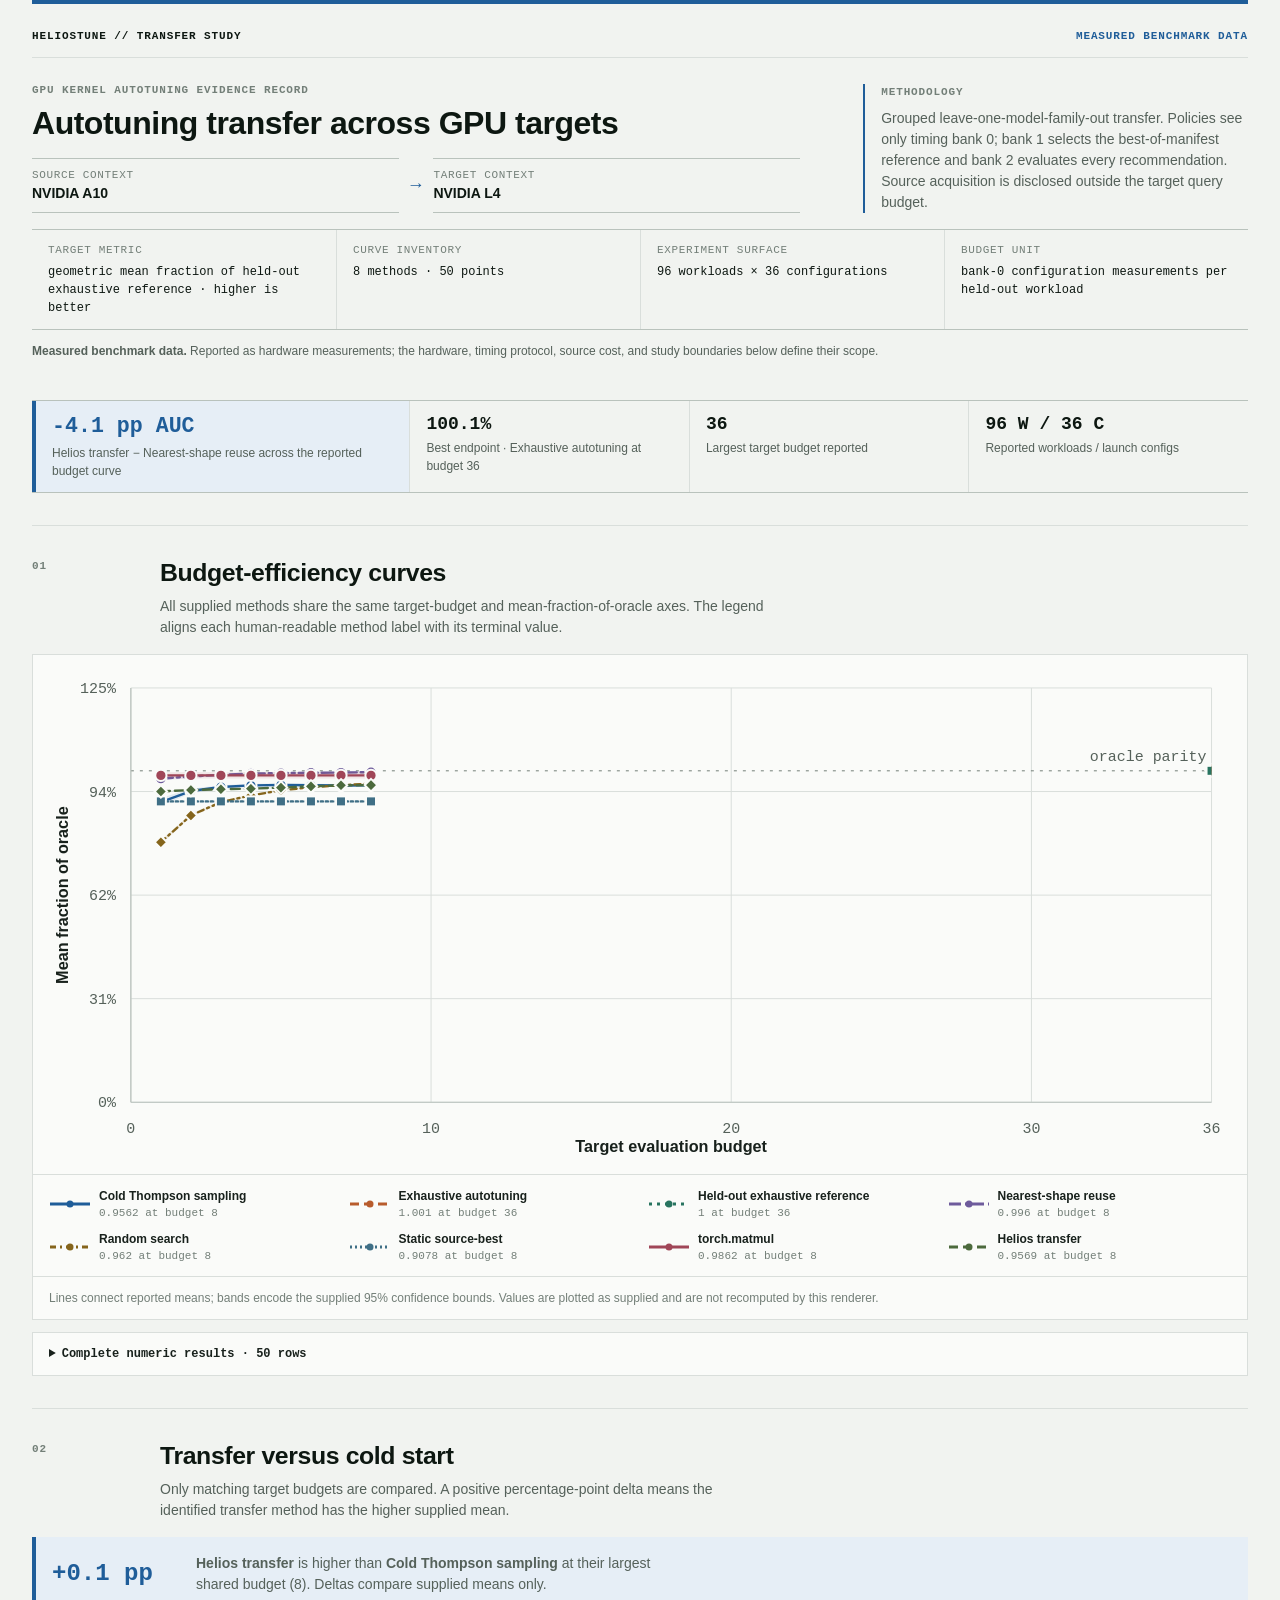
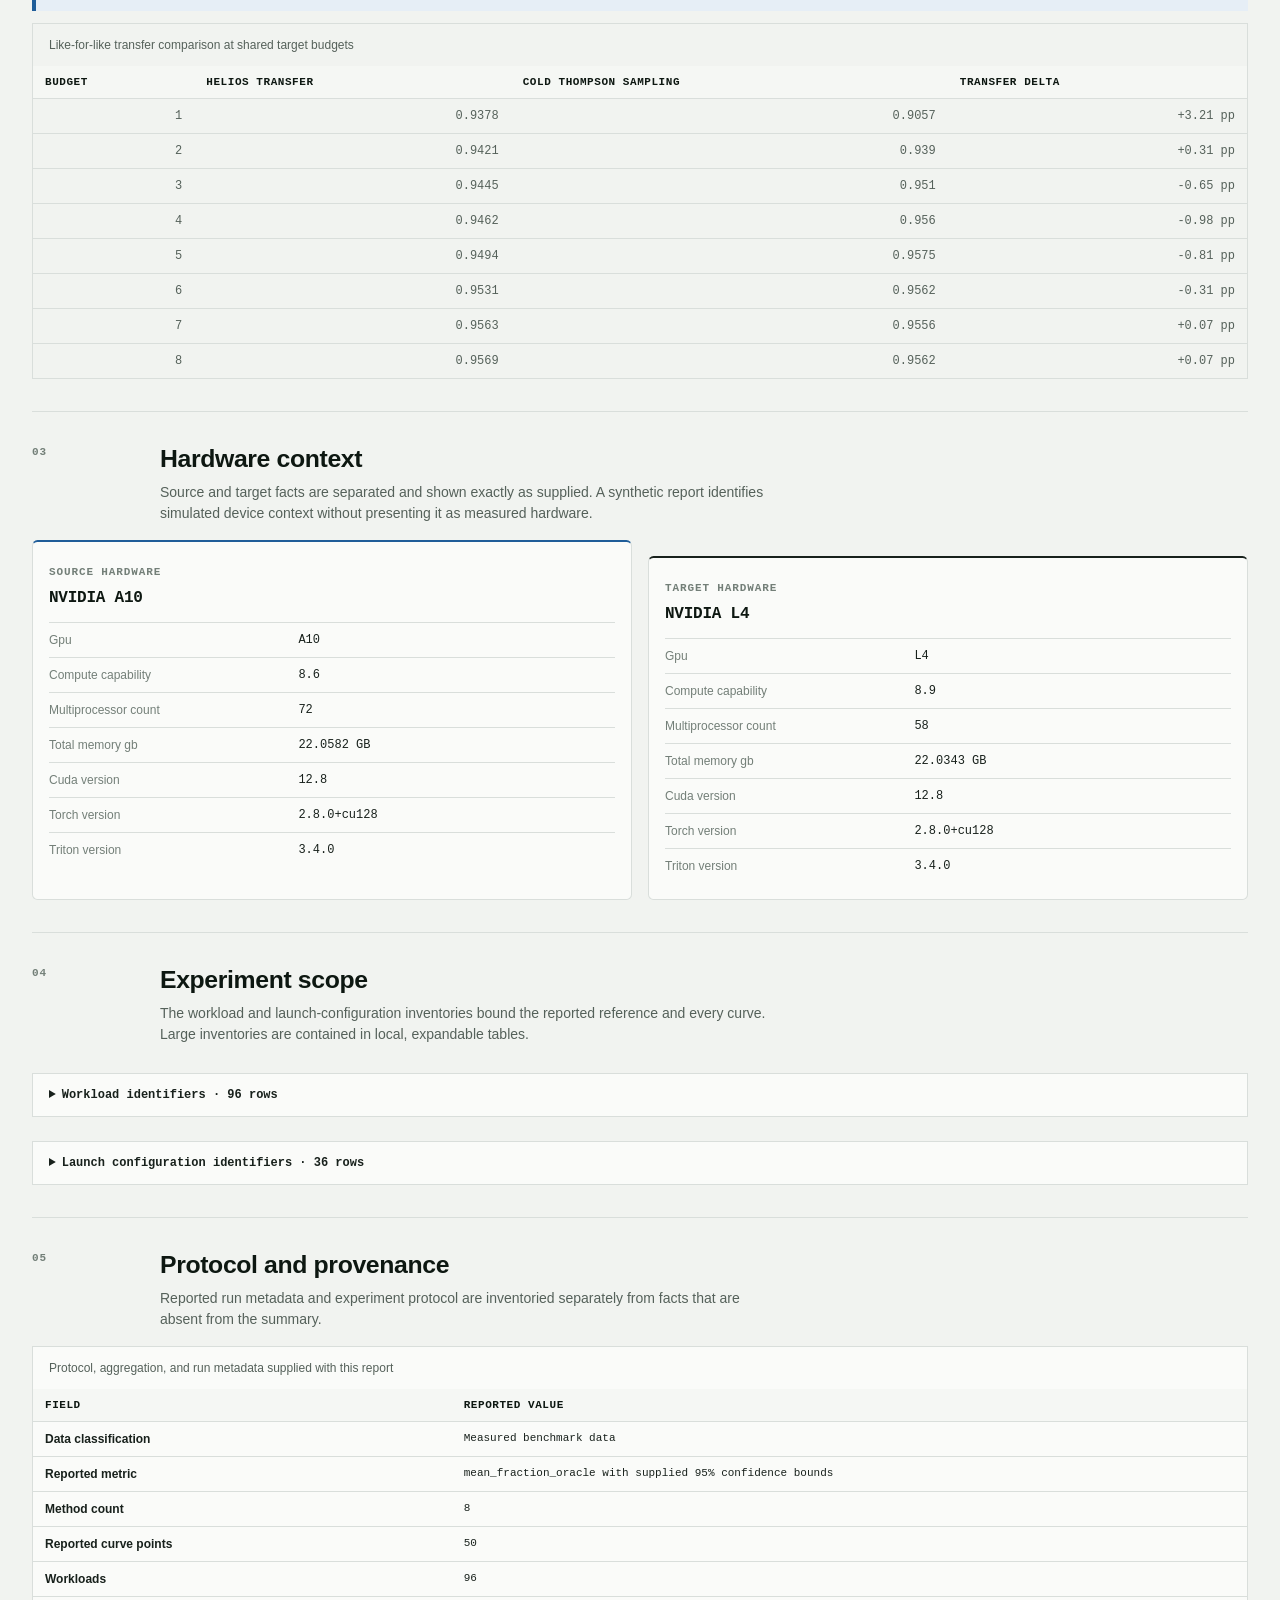
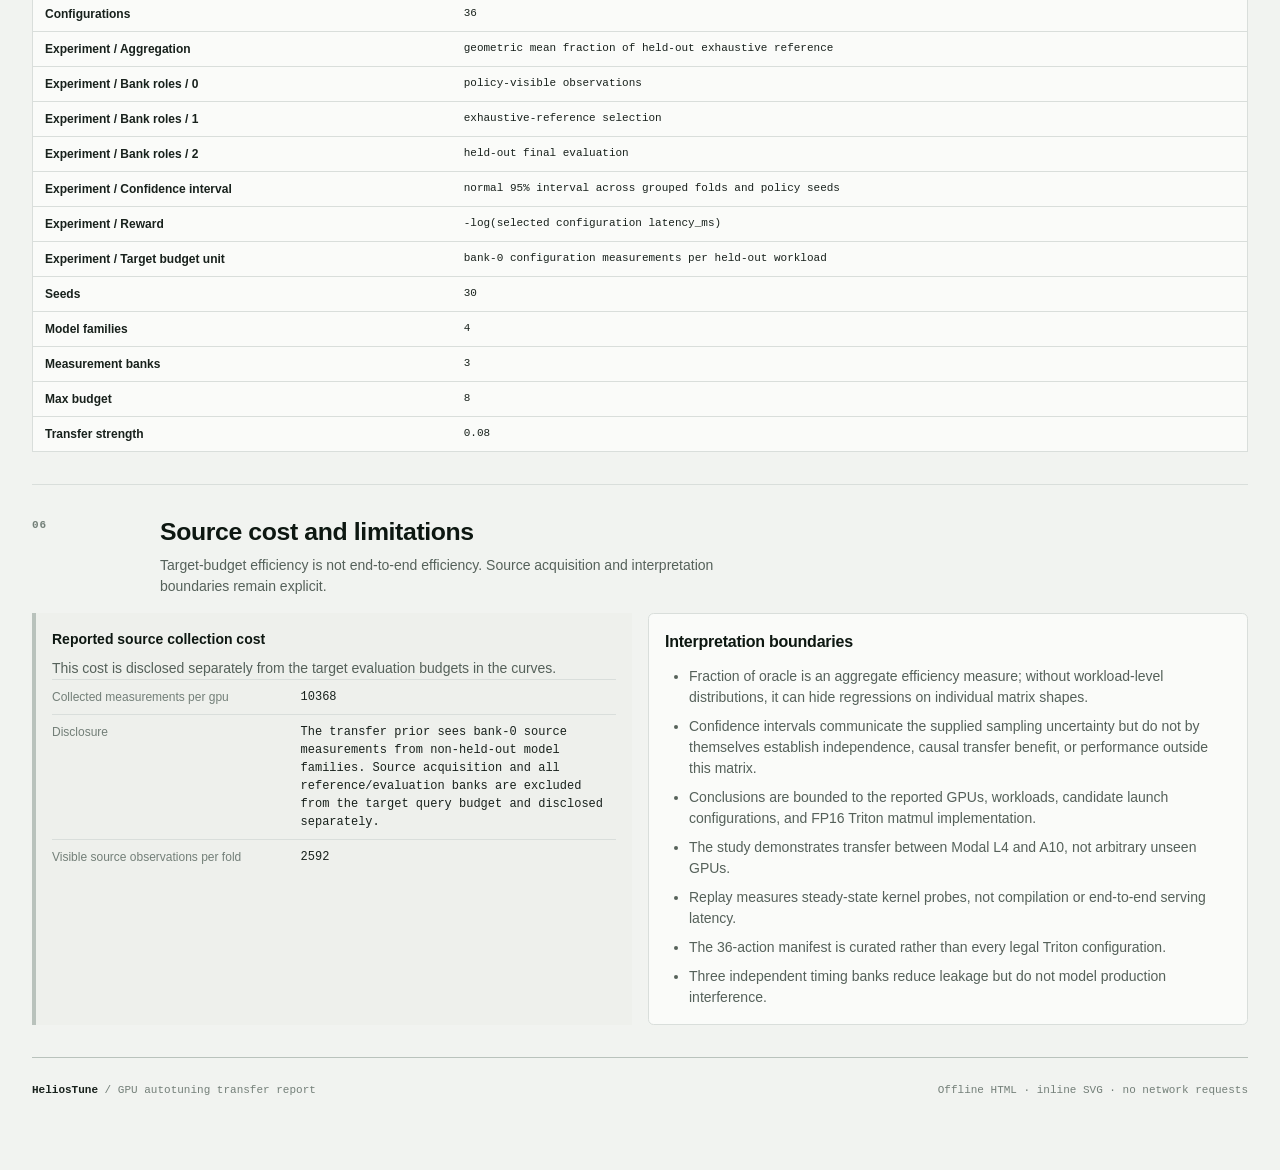
==== site/a10-to-l4.html @ d66b12a3 "publish the L4 and A10 transfer study" ====
<!doctype html><html lang="en"><head><meta charset="utf-8"><meta name="viewport" content="width=device-width, initial-scale=1"><meta name="color-scheme" content="light"><title>HeliosTune transfer report · NVIDIA A10 → NVIDIA L4</title><style>
:root {
  color-scheme: light;
  --canvas: #f1f3f0;
  --paper: #fafbf9;
  --paper-muted: #f5f7f4;
  --ink: #18211c;
  --ink-strong: #0d1711;
  --muted: #55615a;
  --subtle: #737f78;
  --line: #d9dedb;
  --line-strong: #b9c2bc;
  --accent: #1f5d99;
  --accent-soft: #e6eef6;
  --note: #eef0ec;
  --negative: #8f3f35;
  --series-0: #1f5d99;
  --series-1: #b85c2d;
  --series-2: #287460;
  --series-3: #6e5b9c;
  --series-4: #85651c;
  --series-5: #3f6f86;
  --series-6: #a04658;
  --series-7: #4c6a3d;
  --series-8: #715047;
  --series-9: #52657d;
  --font-sans: "IBM Plex Sans", Aptos, "Segoe UI", "Helvetica Neue", sans-serif;
  --font-mono: "IBM Plex Mono", "SFMono-Regular", "Cascadia Code", Consolas, monospace;
  --text-2xs: 0.6875rem;
  --text-xs: 0.75rem;
  --text-sm: 0.875rem;
  --text-md: 1rem;
  --text-lg: 1.125rem;
  --text-title: clamp(1.6rem, 2.5vw, 2.15rem);
  --space-1: 0.25rem;
  --space-2: 0.5rem;
  --space-3: 0.75rem;
  --space-4: 1rem;
  --space-5: 1.5rem;
  --space-6: 2rem;
  --space-7: 3rem;
  --space-8: 4rem;
  --radius-sm: 0.2rem;
  --radius-md: 0.35rem;
  --page-max: 80rem;
  --chart-min: 44rem;
  --focus-ring: 0 0 0 0.1875rem rgba(31, 93, 153, 0.24);
}

* { box-sizing: border-box; }
html { background: var(--canvas); }
body {
  margin: 0;
  min-width: 0;
  background: var(--canvas);
  color: var(--ink);
  font-family: var(--font-sans);
  font-size: var(--text-md);
  line-height: 1.5;
}
a {
  color: var(--accent);
  text-decoration-thickness: 0.0625rem;
  text-underline-offset: var(--space-1);
}
a:focus-visible, summary:focus-visible {
  outline: none;
  box-shadow: var(--focus-ring);
}
.skip-link {
  position: fixed;
  inset: var(--space-3) auto auto var(--space-3);
  z-index: 20;
  padding: var(--space-2) var(--space-3);
  background: var(--ink-strong);
  color: var(--paper);
  transform: translateY(-160%);
}
.skip-link:focus { transform: translateY(0); }
.page {
  width: 100%;
  max-width: var(--page-max);
  margin: 0 auto;
  padding: 0 var(--space-6) var(--space-7);
}
.report-header {
  padding: var(--space-5) 0 var(--space-4);
  border-top: var(--space-1) solid var(--accent);
}
.utility-rail {
  display: flex;
  align-items: center;
  justify-content: space-between;
  gap: var(--space-4);
  padding-bottom: var(--space-3);
  border-bottom: 1px solid var(--line);
  color: var(--subtle);
  font-family: var(--font-mono);
  font-size: var(--text-2xs);
  letter-spacing: 0.08em;
  text-transform: uppercase;
}
.project-lockup { color: var(--ink-strong); font-weight: 700; }
.data-flag {
  color: var(--accent);
  font-weight: 700;
  text-align: right;
}
.identity-layout {
  display: grid;
  grid-template-columns: minmax(0, 1.35fr) minmax(18rem, 0.65fr);
  gap: var(--space-6);
  align-items: end;
  padding: var(--space-5) 0 var(--space-4);
}
.identity-layout > * { min-width: 0; }
.kicker, .micro-label, .section-number, .hardware-role {
  margin: 0;
  color: var(--subtle);
  font-family: var(--font-mono);
  font-size: var(--text-2xs);
  font-weight: 700;
  letter-spacing: 0.08em;
  text-transform: uppercase;
}
h1, h2, h3 {
  margin-top: 0;
  color: var(--ink-strong);
  letter-spacing: -0.015em;
}
h1 {
  max-width: 34ch;
  margin: var(--space-2) 0 var(--space-4);
  font-size: var(--text-title);
  font-weight: 680;
  line-height: 1.12;
}
h2 {
  margin-bottom: var(--space-2);
  font-size: clamp(1.25rem, 2vw, 1.55rem);
  font-weight: 680;
  line-height: 1.2;
}
h3 {
  margin-bottom: var(--space-3);
  font-size: var(--text-md);
  font-weight: 680;
}
.route {
  display: grid;
  grid-template-columns: minmax(0, 1fr) auto minmax(0, 1fr);
  gap: var(--space-3);
  align-items: center;
  max-width: 48rem;
}
.route-node {
  min-width: 0;
  padding: var(--space-2) 0;
  border-block: 1px solid var(--line-strong);
}
.route-node span {
  display: block;
  color: var(--subtle);
  font-family: var(--font-mono);
  font-size: var(--text-2xs);
  letter-spacing: 0.06em;
  text-transform: uppercase;
}
.route-node strong {
  display: block;
  overflow-wrap: anywhere;
  color: var(--ink-strong);
  font-size: var(--text-sm);
  font-weight: 650;
}
.route-arrow {
  color: var(--accent);
  font-family: var(--font-mono);
  font-size: var(--text-lg);
}
.method-note {
  padding-left: var(--space-4);
  border-left: 2px solid var(--accent);
}
.method-note p { margin: 0; }
.method-note .method-copy {
  margin-top: var(--space-2);
  color: var(--muted);
  font-size: var(--text-sm);
}
.meta-strip {
  display: grid;
  grid-template-columns: repeat(4, minmax(0, 1fr));
  margin: 0;
  border-block: 1px solid var(--line-strong);
}
.meta-strip div {
  min-width: 0;
  padding: var(--space-3) var(--space-4);
  border-left: 1px solid var(--line);
}
.meta-strip div:first-child { border-left: 0; }
.meta-strip dt {
  color: var(--subtle);
  font-family: var(--font-mono);
  font-size: var(--text-2xs);
  letter-spacing: 0.06em;
  text-transform: uppercase;
}
.meta-strip dd {
  margin: var(--space-1) 0 0;
  overflow-wrap: anywhere;
  color: var(--ink-strong);
  font-family: var(--font-mono);
  font-size: var(--text-xs);
}
.status-copy {
  margin: var(--space-3) 0 0;
  color: var(--muted);
  font-size: var(--text-xs);
}
.result-strip {
  display: grid;
  grid-template-columns: minmax(14rem, 1.35fr) repeat(3, minmax(0, 1fr));
  margin: var(--space-5) 0 var(--space-6);
  border-block: 1px solid var(--line-strong);
}
.result {
  min-width: 0;
  padding: var(--space-3) var(--space-4);
  border-left: 1px solid var(--line);
}
.result:first-child {
  border-left: var(--space-1) solid var(--accent);
  background: var(--accent-soft);
}
.result-value {
  display: block;
  margin-bottom: var(--space-1);
  overflow-wrap: anywhere;
  color: var(--ink-strong);
  font-family: var(--font-mono);
  font-size: var(--text-lg);
  font-weight: 700;
  line-height: 1.25;
}
.result:first-child .result-value { color: var(--accent); font-size: 1.35rem; }
.result-label { display: block; color: var(--muted); font-size: var(--text-xs); }
.section {
  min-width: 0;
  padding: var(--space-6) 0;
  border-top: 1px solid var(--line);
}
.section-head {
  display: grid;
  grid-template-columns: 7rem minmax(0, 1fr);
  gap: var(--space-4);
  margin-bottom: var(--space-4);
}
.section-head > * { min-width: 0; }
.section-copy {
  max-width: 78ch;
  margin: 0;
  color: var(--muted);
  font-size: var(--text-sm);
}
.panel {
  min-width: 0;
  padding: var(--space-4);
  border: 1px solid var(--line);
  background: var(--paper);
  border-radius: var(--radius-md);
}
.panel + .panel { margin-top: var(--space-4); }
.chart-frame {
  min-width: 0;
  margin: 0;
  border: 1px solid var(--line);
  background: var(--paper);
}
.chart-scroll {
  width: 100%;
  max-width: 100%;
  overflow-x: auto;
  overscroll-behavior-inline: contain;
  padding: var(--space-2) var(--space-2) 0;
  scrollbar-color: var(--line-strong) var(--paper-muted);
}
.chart-scroll svg {
  display: block;
  width: 100%;
  min-width: var(--chart-min);
  height: auto;
}
.chart-grid {
  stroke: var(--line);
  stroke-width: 1;
  vector-effect: non-scaling-stroke;
}
.chart-axis {
  stroke: var(--line-strong);
  stroke-width: 1.2;
  vector-effect: non-scaling-stroke;
}
.chart-text {
  fill: var(--muted);
  font-family: var(--font-mono);
  font-size: 12px;
}
.chart-label {
  fill: var(--ink);
  font-family: var(--font-sans);
  font-size: 13px;
  font-weight: 650;
}
.oracle-line {
  stroke: var(--subtle);
  stroke-dasharray: 3 6;
  vector-effect: non-scaling-stroke;
}
.series-line {
  fill: none;
  stroke-width: 2.4;
  stroke-linecap: round;
  stroke-linejoin: round;
  vector-effect: non-scaling-stroke;
}
.series-band { stroke: none; opacity: 0.11; }
.series-point {
  stroke: var(--paper);
  stroke-width: 1.6;
  vector-effect: non-scaling-stroke;
}
.method-legend {
  display: grid;
  grid-template-columns: repeat(auto-fit, minmax(14rem, 1fr));
  gap: var(--space-2) var(--space-4);
  margin: 0;
  padding: var(--space-3) var(--space-4);
  border-top: 1px solid var(--line);
  list-style: none;
}
.method-legend li {
  display: grid;
  grid-template-columns: auto minmax(0, 1fr);
  gap: var(--space-2);
  align-items: center;
  min-width: 0;
  color: var(--muted);
  font-size: var(--text-xs);
}
.method-legend svg { flex: 0 0 auto; }
.method-legend strong {
  display: block;
  overflow-wrap: anywhere;
  color: var(--ink);
  font-weight: 650;
}
.legend-endpoint {
  display: block;
  color: var(--subtle);
  font-family: var(--font-mono);
  font-size: var(--text-2xs);
}
figcaption {
  padding: var(--space-3) var(--space-4);
  border-top: 1px solid var(--line);
  color: var(--subtle);
  font-size: var(--text-xs);
}
.data-disclosure {
  min-width: 0;
  margin-top: var(--space-3);
  border: 1px solid var(--line);
  background: var(--paper);
}
.data-disclosure summary {
  cursor: pointer;
  padding: var(--space-3) var(--space-4);
  color: var(--ink);
  font-family: var(--font-mono);
  font-size: var(--text-xs);
  font-weight: 650;
}
.data-disclosure[open] summary { border-bottom: 1px solid var(--line); }
.table-wrap {
  width: 100%;
  max-width: 100%;
  overflow-x: auto;
  overscroll-behavior-inline: contain;
  scrollbar-color: var(--line-strong) var(--paper-muted);
}
.panel-table {
  border: 1px solid var(--line);
  background: var(--paper);
}
table {
  width: max-content;
  min-width: 100%;
  border-collapse: collapse;
  font-variant-numeric: tabular-nums;
}
caption {
  padding: var(--space-3) var(--space-4);
  color: var(--muted);
  font-size: var(--text-xs);
  text-align: left;
}
th, td {
  padding: var(--space-2) var(--space-3);
  border-bottom: 1px solid var(--line);
  text-align: left;
  vertical-align: top;
}
th {
  background: var(--paper-muted);
  color: var(--ink-strong);
  font-family: var(--font-mono);
  font-size: var(--text-2xs);
  letter-spacing: 0.05em;
  text-transform: uppercase;
}
td { color: var(--muted); font-size: var(--text-xs); }
tbody tr:last-child td { border-bottom: 0; }
tbody tr:hover td { background: var(--accent-soft); color: var(--ink); }
.numeric {
  text-align: right;
  font-family: var(--font-mono);
  white-space: nowrap;
}
.method-name { color: var(--ink); font-weight: 650; }
.identifier {
  min-width: 24rem;
  max-width: 44rem;
  overflow-wrap: anywhere;
  font-family: var(--font-mono);
  font-size: var(--text-2xs);
}
.provenance-value {
  min-width: 18rem;
  max-width: 48rem;
  overflow-wrap: anywhere;
  color: var(--ink);
  font-family: var(--font-mono);
  font-size: var(--text-2xs);
  white-space: normal;
}
.hardware-grid, .split-grid {
  display: grid;
  grid-template-columns: repeat(2, minmax(0, 1fr));
  gap: var(--space-4);
}
.hardware-sheet { border-top: 2px solid var(--accent); }
.hardware-sheet.target { border-top-color: var(--ink); }
.hardware-name {
  margin: var(--space-1) 0 var(--space-3);
  overflow-wrap: anywhere;
  font-family: var(--font-mono);
  font-size: var(--text-md);
  font-weight: 650;
}
.fact-list { margin: 0; }
.fact-list div {
  display: grid;
  grid-template-columns: minmax(8rem, 0.75fr) minmax(0, 1fr);
  gap: var(--space-3);
  padding: var(--space-2) 0;
  border-top: 1px solid var(--line);
}
.fact-list dt { color: var(--subtle); font-size: var(--text-xs); }
.fact-list dd {
  margin: 0;
  overflow-wrap: anywhere;
  color: var(--ink);
  font-family: var(--font-mono);
  font-size: var(--text-xs);
}
.comparison-lead {
  display: grid;
  grid-template-columns: minmax(8rem, auto) minmax(0, 1fr);
  gap: var(--space-4);
  align-items: center;
  padding: var(--space-4);
  border-left: var(--space-1) solid var(--accent);
  background: var(--accent-soft);
}
.delta {
  color: var(--accent);
  font-family: var(--font-mono);
  font-size: 1.5rem;
  font-weight: 700;
  line-height: 1;
}
.delta.negative { color: var(--negative); }
.delta-context { max-width: 62ch; color: var(--muted); font-size: var(--text-sm); }
.comparison-lead + .table-wrap { margin-top: var(--space-3); border: 1px solid var(--line); }
.disclosure {
  padding: var(--space-4);
  border-left: var(--space-1) solid var(--line-strong);
  background: var(--note);
  color: var(--muted);
  font-size: var(--text-sm);
}
.disclosure strong { color: var(--ink-strong); }
.disclosure p { margin: var(--space-2) 0 0; }
.empty-state {
  padding: var(--space-4);
  border: 1px dashed var(--line-strong);
  color: var(--muted);
  background: var(--paper-muted);
  font-size: var(--text-sm);
}
.matrix-stack { display: grid; gap: var(--space-3); }
.limitations {
  margin: 0;
  padding-left: var(--space-5);
  color: var(--muted);
  font-size: var(--text-sm);
}
.limitations li + li { margin-top: var(--space-2); }
.footer {
  display: flex;
  justify-content: space-between;
  gap: var(--space-4);
  padding: var(--space-5) 0;
  border-top: 1px solid var(--line-strong);
  color: var(--subtle);
  font-family: var(--font-mono);
  font-size: var(--text-2xs);
}
.footer strong { color: var(--ink); }

@media (max-width: 62rem) {
  .identity-layout { grid-template-columns: 1fr; gap: var(--space-4); }
  .method-note { max-width: 52rem; }
  .result-strip { grid-template-columns: repeat(2, minmax(0, 1fr)); }
  .result:nth-child(odd) { border-left: 0; }
  .result:first-child { border-left: var(--space-1) solid var(--accent); }
  .result:nth-child(n + 3) { border-top: 1px solid var(--line); }
}
@media (max-width: 44rem) {
  .page { padding-inline: var(--space-4); }
  .report-header { padding-top: var(--space-4); }
  .utility-rail { align-items: flex-start; }
  .identity-layout { padding-block: var(--space-4); }
  .meta-strip { grid-template-columns: repeat(2, minmax(0, 1fr)); }
  .meta-strip div:nth-child(odd) { border-left: 0; }
  .meta-strip div:nth-child(n + 3) { border-top: 1px solid var(--line); }
  .result-strip { grid-template-columns: 1fr; margin-bottom: var(--space-5); }
  .result { border-left: 0; border-top: 1px solid var(--line); }
  .result:first-child { grid-column: auto; border-top: 0; border-left: var(--space-1) solid var(--accent); }
  .section { padding-block: var(--space-5); }
  .section-head { grid-template-columns: 1fr; gap: var(--space-1); }
  .hardware-grid, .split-grid { grid-template-columns: 1fr; }
  .comparison-lead { grid-template-columns: 1fr; gap: var(--space-2); }
  .footer { flex-direction: column; }
}
@media (max-width: 25rem) {
  .utility-rail { flex-direction: column; gap: var(--space-2); }
  .data-flag { text-align: left; }
  .route { gap: var(--space-2); }
  .meta-strip { grid-template-columns: 1fr; }
  .meta-strip div, .meta-strip div:nth-child(odd) { border-left: 0; border-top: 1px solid var(--line); }
  .meta-strip div:first-child { border-top: 0; }
  .fact-list div { grid-template-columns: 1fr; gap: var(--space-1); }
}
@media print {
  body, html { background: var(--paper); }
  .page { max-width: none; padding: 0; }
  .chart-scroll, .table-wrap { overflow: visible; }
  .chart-scroll svg { min-width: 0; }
  details:not([open]) > *:not(summary) { display: block; }
  .section, .panel, .chart-frame, table { break-inside: avoid; }
}
</style></head><body><a class="skip-link" href="#main">Skip to results</a><div class="page"><header class="report-header"><div class="utility-rail"><span class="project-lockup">HeliosTune // transfer study</span><span class="data-flag">Measured benchmark data</span></div><div class="identity-layout"><div><p class="kicker">GPU kernel autotuning evidence record</p><h1>Autotuning transfer across GPU targets</h1><div class="route" aria-label="Transfer direction from NVIDIA A10 to NVIDIA L4"><div class="route-node"><span>Source context</span><strong>NVIDIA A10</strong></div><span class="route-arrow" aria-hidden="true">→</span><div class="route-node"><span>Target context</span><strong>NVIDIA L4</strong></div></div></div><aside class="method-note" aria-label="Methodology summary"><p class="micro-label">Methodology</p><p class="method-copy">Grouped leave-one-model-family-out transfer. Policies see only timing bank 0; bank 1 selects the best-of-manifest reference and bank 2 evaluates every recommendation. Source acquisition is disclosed outside the target query budget.</p></aside></div><dl class="meta-strip"><div><dt>Target metric</dt><dd>geometric mean fraction of held-out exhaustive reference · higher is better</dd></div><div><dt>Curve inventory</dt><dd>8 methods · 50 points</dd></div><div><dt>Experiment surface</dt><dd>96 workloads × 36 configurations</dd></div><div><dt>Budget unit</dt><dd>bank-0 configuration measurements per held-out workload</dd></div></dl><p class="status-copy"><strong>Measured benchmark data.</strong> Reported as hardware measurements; the hardware, timing protocol, source cost, and study boundaries below define their scope.</p></header><main id="main"><div class="result-strip" aria-label="Primary reported results"><div class="result"><span class="result-value">-4.1 pp AUC</span><span class="result-label">Helios transfer − Nearest-shape reuse across the reported budget curve</span></div><div class="result"><span class="result-value">100.1%</span><span class="result-label">Best endpoint · Exhaustive autotuning at budget 36</span></div><div class="result"><span class="result-value">36</span><span class="result-label">Largest target budget reported</span></div><div class="result"><span class="result-value">96 W / 36 C</span><span class="result-label">Reported workloads / launch configs</span></div></div><section class="section" aria-labelledby="section-01"><header class="section-head"><p class="section-number">01</p><div><h2 id="section-01">Budget-efficiency curves</h2><p class="section-copy">All supplied methods share the same target-budget and mean-fraction-of-oracle axes. The legend aligns each human-readable method label with its terminal value.</p></div></header><figure class="chart-frame"><div class="chart-scroll"><svg viewBox="0 0 960 410" role="img" aria-labelledby="curve-title curve-desc"><title id="curve-title">Budget efficiency by tuning method</title><desc id="curve-desc">Mean fraction of oracle by target evaluation budget. Shaded regions show supplied 95 percent confidence intervals.</desc><defs><clipPath id="plot-clip"><rect x="72" y="20" width="866" height="332" /></clipPath></defs><line class="chart-grid" x1="72" x2="938" y1="352.00" y2="352.00" /><text class="chart-text" x="60" y="356.00" text-anchor="end">0%</text><line class="chart-grid" x1="72" x2="938" y1="269.00" y2="269.00" /><text class="chart-text" x="60" y="273.00" text-anchor="end">31%</text><line class="chart-grid" x1="72" x2="938" y1="186.00" y2="186.00" /><text class="chart-text" x="60" y="190.00" text-anchor="end">62%</text><line class="chart-grid" x1="72" x2="938" y1="103.00" y2="103.00" /><text class="chart-text" x="60" y="107.00" text-anchor="end">94%</text><line class="chart-grid" x1="72" x2="938" y1="20.00" y2="20.00" /><text class="chart-text" x="60" y="24.00" text-anchor="end">125%</text><line class="chart-grid" x1="72.00" x2="72.00" y1="20" y2="352" /><text class="chart-text" x="72.00" y="377" text-anchor="middle">0</text><line class="chart-grid" x1="312.56" x2="312.56" y1="20" y2="352" /><text class="chart-text" x="312.56" y="377" text-anchor="middle">10</text><line class="chart-grid" x1="553.11" x2="553.11" y1="20" y2="352" /><text class="chart-text" x="553.11" y="377" text-anchor="middle">20</text><line class="chart-grid" x1="793.67" x2="793.67" y1="20" y2="352" /><text class="chart-text" x="793.67" y="377" text-anchor="middle">30</text><line class="chart-grid" x1="938.00" x2="938.00" y1="20" y2="352" /><text class="chart-text" x="938.00" y="377" text-anchor="middle">36</text><line class="oracle-line" x1="72" x2="938" y1="86.40" y2="86.40" /><text class="chart-text" x="934" y="78.40" text-anchor="end">oracle parity</text><line class="chart-axis" x1="72" x2="72" y1="20" y2="352" /><line class="chart-axis" x1="72" x2="938" y1="352" y2="352" /><text class="chart-label" x="505.00" y="392" text-anchor="middle">Target evaluation budget</text><text class="chart-label" x="22" y="186.00" text-anchor="middle" transform="rotate(-90 22 186.00)">Mean fraction of oracle</text><g clip-path="url(#plot-clip)"><path class="series-band" d="M 96.06 108.28 L 120.11 100.79 L 144.17 97.89 L 168.22 96.83 L 192.28 96.48 L 216.33 96.82 L 240.39 97.01 L 264.44 96.94 L 264.44 99.11 L 240.39 99.38 L 216.33 99.22 L 192.28 98.91 L 168.22 99.36 L 144.17 100.93 L 120.11 104.41 L 96.06 114.61 Z" fill="var(--series-0)" /><path class="series-line" d="M 96.06 111.45 L 120.11 102.60 L 144.17 99.41 L 168.22 98.10 L 192.28 97.70 L 216.33 98.02 L 240.39 98.20 L 264.44 98.02" stroke="var(--series-0)" /><g class="series-point" fill="var(--series-0)"><title>Cold Thompson sampling: budget 1, mean 0.9057, 95% CI 0.8938 to 0.9176</title><circle cx="96.06" cy="111.45" r="4.5" /></g><g class="series-point" fill="var(--series-0)"><title>Cold Thompson sampling: budget 2, mean 0.939, 95% CI 0.9322 to 0.9458</title><circle cx="120.11" cy="102.60" r="4.5" /></g><g class="series-point" fill="var(--series-0)"><title>Cold Thompson sampling: budget 3, mean 0.951, 95% CI 0.9453 to 0.9567</title><circle cx="144.17" cy="99.41" r="4.5" /></g><g class="series-point" fill="var(--series-0)"><title>Cold Thompson sampling: budget 4, mean 0.956, 95% CI 0.9512 to 0.9607</title><circle cx="168.22" cy="98.10" r="4.5" /></g><g class="series-point" fill="var(--series-0)"><title>Cold Thompson sampling: budget 5, mean 0.9575, 95% CI 0.9529 to 0.962</title><circle cx="192.28" cy="97.70" r="4.5" /></g><g class="series-point" fill="var(--series-0)"><title>Cold Thompson sampling: budget 6, mean 0.9562, 95% CI 0.9517 to 0.9608</title><circle cx="216.33" cy="98.02" r="4.5" /></g><g class="series-point" fill="var(--series-0)"><title>Cold Thompson sampling: budget 7, mean 0.9556, 95% CI 0.9511 to 0.96</title><circle cx="240.39" cy="98.20" r="4.5" /></g><g class="series-point" fill="var(--series-0)"><title>Cold Thompson sampling: budget 8, mean 0.9562, 95% CI 0.9522 to 0.9603</title><circle cx="264.44" cy="98.02" r="4.5" /></g><path class="series-band" d="M 938.00 85.32 L 938.00 86.92 Z" fill="var(--series-1)" /><path class="series-line" d="M 938.00 86.12" stroke="var(--series-1)" stroke-dasharray="9 5" /><g class="series-point" fill="var(--series-1)"><title>Exhaustive autotuning: budget 36, mean 1.001, 95% CI 0.998 to 1.0041</title><polygon points="938.00,81.12 943.00,86.12 938.00,91.12 933.00,86.12" /></g><path class="series-band" d="M 938.00 86.40 L 938.00 86.40 Z" fill="var(--series-2)" /><path class="series-line" d="M 938.00 86.40" stroke="var(--series-2)" stroke-dasharray="3 5" /><g class="series-point" fill="var(--series-2)"><title>Held-out exhaustive reference: budget 36, mean 1, 95% CI 1 to 1</title><rect x="934.00" y="82.40" width="8" height="8" /></g><path class="series-band" d="M 96.06 91.21 L 120.11 89.47 L 144.17 88.95 L 168.22 87.83 L 192.28 87.49 L 216.33 87.15 L 240.39 86.90 L 264.44 86.44 L 264.44 88.49 L 240.39 88.70 L 216.33 88.73 L 192.28 89.03 L 168.22 89.25 L 144.17 90.24 L 120.11 92.33 L 96.06 94.24 Z" fill="var(--series-3)" /><path class="series-line" d="M 96.06 92.72 L 120.11 90.90 L 144.17 89.60 L 168.22 88.54 L 192.28 88.26 L 216.33 87.94 L 240.39 87.80 L 264.44 87.46" stroke="var(--series-3)" stroke-dasharray="12 4 3 4" /><g class="series-point" fill="var(--series-3)"><title>Nearest-shape reuse: budget 1, mean 0.9762, 95% CI 0.9705 to 0.9819</title><circle cx="96.06" cy="92.72" r="4.5" /></g><g class="series-point" fill="var(--series-3)"><title>Nearest-shape reuse: budget 2, mean 0.9831, 95% CI 0.9777 to 0.9884</title><circle cx="120.11" cy="90.90" r="4.5" /></g><g class="series-point" fill="var(--series-3)"><title>Nearest-shape reuse: budget 3, mean 0.988, 95% CI 0.9855 to 0.9904</title><circle cx="144.17" cy="89.60" r="4.5" /></g><g class="series-point" fill="var(--series-3)"><title>Nearest-shape reuse: budget 4, mean 0.9919, 95% CI 0.9893 to 0.9946</title><circle cx="168.22" cy="88.54" r="4.5" /></g><g class="series-point" fill="var(--series-3)"><title>Nearest-shape reuse: budget 5, mean 0.993, 95% CI 0.9901 to 0.9959</title><circle cx="192.28" cy="88.26" r="4.5" /></g><g class="series-point" fill="var(--series-3)"><title>Nearest-shape reuse: budget 6, mean 0.9942, 95% CI 0.9912 to 0.9972</title><circle cx="216.33" cy="87.94" r="4.5" /></g><g class="series-point" fill="var(--series-3)"><title>Nearest-shape reuse: budget 7, mean 0.9947, 95% CI 0.9913 to 0.9981</title><circle cx="240.39" cy="87.80" r="4.5" /></g><g class="series-point" fill="var(--series-3)"><title>Nearest-shape reuse: budget 8, mean 0.996, 95% CI 0.9921 to 0.9999</title><circle cx="264.44" cy="87.46" r="4.5" /></g><path class="series-band" d="M 96.06 141.77 L 120.11 120.82 L 144.17 110.43 L 168.22 105.26 L 192.28 101.36 L 216.33 98.97 L 240.39 97.43 L 264.44 95.94 L 264.44 97.06 L 240.39 98.67 L 216.33 100.21 L 192.28 102.73 L 168.22 106.98 L 144.17 112.52 L 120.11 123.49 L 96.06 145.46 Z" fill="var(--series-4)" /><path class="series-line" d="M 96.06 143.61 L 120.11 122.15 L 144.17 111.47 L 168.22 106.12 L 192.28 102.05 L 216.33 99.59 L 240.39 98.05 L 264.44 96.50" stroke="var(--series-4)" stroke-dasharray="6 4 2 4" /><g class="series-point" fill="var(--series-4)"><title>Random search: budget 1, mean 0.7846, 95% CI 0.7776 to 0.7915</title><polygon points="96.06,138.61 101.06,143.61 96.06,148.61 91.06,143.61" /></g><g class="series-point" fill="var(--series-4)"><title>Random search: budget 2, mean 0.8654, 95% CI 0.8604 to 0.8704</title><polygon points="120.11,117.15 125.11,122.15 120.11,127.15 115.11,122.15" /></g><g class="series-point" fill="var(--series-4)"><title>Random search: budget 3, mean 0.9056, 95% CI 0.9017 to 0.9095</title><polygon points="144.17,106.47 149.17,111.47 144.17,116.47 139.17,111.47" /></g><g class="series-point" fill="var(--series-4)"><title>Random search: budget 4, mean 0.9257, 95% CI 0.9225 to 0.929</title><polygon points="168.22,101.12 173.22,106.12 168.22,111.12 163.22,106.12" /></g><g class="series-point" fill="var(--series-4)"><title>Random search: budget 5, mean 0.9411, 95% CI 0.9385 to 0.9437</title><polygon points="192.28,97.05 197.28,102.05 192.28,107.05 187.28,102.05" /></g><g class="series-point" fill="var(--series-4)"><title>Random search: budget 6, mean 0.9503, 95% CI 0.948 to 0.9527</title><polygon points="216.33,94.59 221.33,99.59 216.33,104.59 211.33,99.59" /></g><g class="series-point" fill="var(--series-4)"><title>Random search: budget 7, mean 0.9561, 95% CI 0.9538 to 0.9585</title><polygon points="240.39,93.05 245.39,98.05 240.39,103.05 235.39,98.05" /></g><g class="series-point" fill="var(--series-4)"><title>Random search: budget 8, mean 0.962, 95% CI 0.9598 to 0.9641</title><polygon points="264.44,91.50 269.44,96.50 264.44,101.50 259.44,96.50" /></g><path class="series-band" d="M 96.06 109.74 L 120.11 109.74 L 144.17 109.74 L 168.22 109.74 L 192.28 109.74 L 216.33 109.74 L 240.39 109.74 L 264.44 109.74 L 264.44 112.05 L 240.39 112.05 L 216.33 112.05 L 192.28 112.05 L 168.22 112.05 L 144.17 112.05 L 120.11 112.05 L 96.06 112.05 Z" fill="var(--series-5)" /><path class="series-line" d="M 96.06 110.89 L 120.11 110.89 L 144.17 110.89 L 168.22 110.89 L 192.28 110.89 L 216.33 110.89 L 240.39 110.89 L 264.44 110.89" stroke="var(--series-5)" stroke-dasharray="2 3" /><g class="series-point" fill="var(--series-5)"><title>Static source-best: budget 1, mean 0.9078, 95% CI 0.9034 to 0.9121</title><rect x="92.06" y="106.89" width="8" height="8" /></g><g class="series-point" fill="var(--series-5)"><title>Static source-best: budget 2, mean 0.9078, 95% CI 0.9034 to 0.9121</title><rect x="116.11" y="106.89" width="8" height="8" /></g><g class="series-point" fill="var(--series-5)"><title>Static source-best: budget 3, mean 0.9078, 95% CI 0.9034 to 0.9121</title><rect x="140.17" y="106.89" width="8" height="8" /></g><g class="series-point" fill="var(--series-5)"><title>Static source-best: budget 4, mean 0.9078, 95% CI 0.9034 to 0.9121</title><rect x="164.22" y="106.89" width="8" height="8" /></g><g class="series-point" fill="var(--series-5)"><title>Static source-best: budget 5, mean 0.9078, 95% CI 0.9034 to 0.9121</title><rect x="188.28" y="106.89" width="8" height="8" /></g><g class="series-point" fill="var(--series-5)"><title>Static source-best: budget 6, mean 0.9078, 95% CI 0.9034 to 0.9121</title><rect x="212.33" y="106.89" width="8" height="8" /></g><g class="series-point" fill="var(--series-5)"><title>Static source-best: budget 7, mean 0.9078, 95% CI 0.9034 to 0.9121</title><rect x="236.39" y="106.89" width="8" height="8" /></g><g class="series-point" fill="var(--series-5)"><title>Static source-best: budget 8, mean 0.9078, 95% CI 0.9034 to 0.9121</title><rect x="260.44" y="106.89" width="8" height="8" /></g><path class="series-band" d="M 96.06 87.60 L 120.11 87.60 L 144.17 87.60 L 168.22 87.60 L 192.28 87.60 L 216.33 87.60 L 240.39 87.60 L 264.44 87.60 L 264.44 92.51 L 240.39 92.51 L 216.33 92.51 L 192.28 92.51 L 168.22 92.51 L 144.17 92.51 L 120.11 92.51 L 96.06 92.51 Z" fill="var(--series-6)" /><path class="series-line" d="M 96.06 90.06 L 120.11 90.06 L 144.17 90.06 L 168.22 90.06 L 192.28 90.06 L 216.33 90.06 L 240.39 90.06 L 264.44 90.06" stroke="var(--series-6)" /><g class="series-point" fill="var(--series-6)"><title>torch.matmul: budget 1, mean 0.9862, 95% CI 0.977 to 0.9955</title><circle cx="96.06" cy="90.06" r="4.5" /></g><g class="series-point" fill="var(--series-6)"><title>torch.matmul: budget 2, mean 0.9862, 95% CI 0.977 to 0.9955</title><circle cx="120.11" cy="90.06" r="4.5" /></g><g class="series-point" fill="var(--series-6)"><title>torch.matmul: budget 3, mean 0.9862, 95% CI 0.977 to 0.9955</title><circle cx="144.17" cy="90.06" r="4.5" /></g><g class="series-point" fill="var(--series-6)"><title>torch.matmul: budget 4, mean 0.9862, 95% CI 0.977 to 0.9955</title><circle cx="168.22" cy="90.06" r="4.5" /></g><g class="series-point" fill="var(--series-6)"><title>torch.matmul: budget 5, mean 0.9862, 95% CI 0.977 to 0.9955</title><circle cx="192.28" cy="90.06" r="4.5" /></g><g class="series-point" fill="var(--series-6)"><title>torch.matmul: budget 6, mean 0.9862, 95% CI 0.977 to 0.9955</title><circle cx="216.33" cy="90.06" r="4.5" /></g><g class="series-point" fill="var(--series-6)"><title>torch.matmul: budget 7, mean 0.9862, 95% CI 0.977 to 0.9955</title><circle cx="240.39" cy="90.06" r="4.5" /></g><g class="series-point" fill="var(--series-6)"><title>torch.matmul: budget 8, mean 0.9862, 95% CI 0.977 to 0.9955</title><circle cx="264.44" cy="90.06" r="4.5" /></g><path class="series-band" d="M 96.06 102.30 L 120.11 101.33 L 144.17 100.70 L 168.22 100.23 L 192.28 99.26 L 216.33 98.13 L 240.39 97.28 L 264.44 97.14 L 264.44 98.55 L 240.39 98.73 L 216.33 99.57 L 192.28 100.45 L 168.22 101.16 L 144.17 101.58 L 120.11 102.25 L 96.06 103.53 Z" fill="var(--series-7)" /><path class="series-line" d="M 96.06 102.91 L 120.11 101.79 L 144.17 101.14 L 168.22 100.70 L 192.28 99.85 L 216.33 98.85 L 240.39 98.00 L 264.44 97.85" stroke="var(--series-7)" stroke-dasharray="9 5" /><g class="series-point" fill="var(--series-7)"><title>Helios transfer: budget 1, mean 0.9378, 95% CI 0.9355 to 0.9402</title><polygon points="96.06,97.91 101.06,102.91 96.06,107.91 91.06,102.91" /></g><g class="series-point" fill="var(--series-7)"><title>Helios transfer: budget 2, mean 0.9421, 95% CI 0.9403 to 0.9438</title><polygon points="120.11,96.79 125.11,101.79 120.11,106.79 115.11,101.79" /></g><g class="series-point" fill="var(--series-7)"><title>Helios transfer: budget 3, mean 0.9445, 95% CI 0.9428 to 0.9461</title><polygon points="144.17,96.14 149.17,101.14 144.17,106.14 139.17,101.14" /></g><g class="series-point" fill="var(--series-7)"><title>Helios transfer: budget 4, mean 0.9462, 95% CI 0.9444 to 0.9479</title><polygon points="168.22,95.70 173.22,100.70 168.22,105.70 163.22,100.70" /></g><g class="series-point" fill="var(--series-7)"><title>Helios transfer: budget 5, mean 0.9494, 95% CI 0.9471 to 0.9516</title><polygon points="192.28,94.85 197.28,99.85 192.28,104.85 187.28,99.85" /></g><g class="series-point" fill="var(--series-7)"><title>Helios transfer: budget 6, mean 0.9531, 95% CI 0.9504 to 0.9558</title><polygon points="216.33,93.85 221.33,98.85 216.33,103.85 211.33,98.85" /></g><g class="series-point" fill="var(--series-7)"><title>Helios transfer: budget 7, mean 0.9563, 95% CI 0.9536 to 0.9591</title><polygon points="240.39,93.00 245.39,98.00 240.39,103.00 235.39,98.00" /></g><g class="series-point" fill="var(--series-7)"><title>Helios transfer: budget 8, mean 0.9569, 95% CI 0.9542 to 0.9596</title><polygon points="264.44,92.85 269.44,97.85 264.44,102.85 259.44,97.85" /></g></g></svg></div><ul class="method-legend"><li><svg viewBox="0 0 42 14" width="42" height="14" aria-hidden="true"><line x1="1" x2="41" y1="7" y2="7" stroke="var(--series-0)" stroke-width="3" /><circle cx="21" cy="7" r="3.5" fill="var(--series-0)" /></svg><span><strong>Cold Thompson sampling</strong><span class="legend-endpoint">0.9562 at budget 8</span></span></li><li><svg viewBox="0 0 42 14" width="42" height="14" aria-hidden="true"><line x1="1" x2="41" y1="7" y2="7" stroke="var(--series-1)" stroke-width="3" stroke-dasharray="9 5" /><circle cx="21" cy="7" r="3.5" fill="var(--series-1)" /></svg><span><strong>Exhaustive autotuning</strong><span class="legend-endpoint">1.001 at budget 36</span></span></li><li><svg viewBox="0 0 42 14" width="42" height="14" aria-hidden="true"><line x1="1" x2="41" y1="7" y2="7" stroke="var(--series-2)" stroke-width="3" stroke-dasharray="3 5" /><circle cx="21" cy="7" r="3.5" fill="var(--series-2)" /></svg><span><strong>Held-out exhaustive reference</strong><span class="legend-endpoint">1 at budget 36</span></span></li><li><svg viewBox="0 0 42 14" width="42" height="14" aria-hidden="true"><line x1="1" x2="41" y1="7" y2="7" stroke="var(--series-3)" stroke-width="3" stroke-dasharray="12 4 3 4" /><circle cx="21" cy="7" r="3.5" fill="var(--series-3)" /></svg><span><strong>Nearest-shape reuse</strong><span class="legend-endpoint">0.996 at budget 8</span></span></li><li><svg viewBox="0 0 42 14" width="42" height="14" aria-hidden="true"><line x1="1" x2="41" y1="7" y2="7" stroke="var(--series-4)" stroke-width="3" stroke-dasharray="6 4 2 4" /><circle cx="21" cy="7" r="3.5" fill="var(--series-4)" /></svg><span><strong>Random search</strong><span class="legend-endpoint">0.962 at budget 8</span></span></li><li><svg viewBox="0 0 42 14" width="42" height="14" aria-hidden="true"><line x1="1" x2="41" y1="7" y2="7" stroke="var(--series-5)" stroke-width="3" stroke-dasharray="2 3" /><circle cx="21" cy="7" r="3.5" fill="var(--series-5)" /></svg><span><strong>Static source-best</strong><span class="legend-endpoint">0.9078 at budget 8</span></span></li><li><svg viewBox="0 0 42 14" width="42" height="14" aria-hidden="true"><line x1="1" x2="41" y1="7" y2="7" stroke="var(--series-6)" stroke-width="3" /><circle cx="21" cy="7" r="3.5" fill="var(--series-6)" /></svg><span><strong>torch.matmul</strong><span class="legend-endpoint">0.9862 at budget 8</span></span></li><li><svg viewBox="0 0 42 14" width="42" height="14" aria-hidden="true"><line x1="1" x2="41" y1="7" y2="7" stroke="var(--series-7)" stroke-width="3" stroke-dasharray="9 5" /><circle cx="21" cy="7" r="3.5" fill="var(--series-7)" /></svg><span><strong>Helios transfer</strong><span class="legend-endpoint">0.9569 at budget 8</span></span></li></ul><figcaption>Lines connect reported means; bands encode the supplied 95% confidence bounds. Values are plotted as supplied and are not recomputed by this renderer.</figcaption></figure><details class="data-disclosure"><summary>Complete numeric results · 50 rows</summary><div class="table-wrap"><table><caption>Values used to draw the budget-efficiency figure</caption><thead><tr><th scope="col">Method</th><th scope="col">Budget</th><th scope="col">Mean fraction of oracle</th><th scope="col">CI95 low</th><th scope="col">CI95 high</th></tr></thead><tbody><tr><td class="method-name">Cold Thompson sampling</td><td class="numeric">1</td><td class="numeric">0.9057</td><td class="numeric">0.8938</td><td class="numeric">0.9176</td></tr><tr><td class="method-name">Cold Thompson sampling</td><td class="numeric">2</td><td class="numeric">0.939</td><td class="numeric">0.9322</td><td class="numeric">0.9458</td></tr><tr><td class="method-name">Cold Thompson sampling</td><td class="numeric">3</td><td class="numeric">0.951</td><td class="numeric">0.9453</td><td class="numeric">0.9567</td></tr><tr><td class="method-name">Cold Thompson sampling</td><td class="numeric">4</td><td class="numeric">0.956</td><td class="numeric">0.9512</td><td class="numeric">0.9607</td></tr><tr><td class="method-name">Cold Thompson sampling</td><td class="numeric">5</td><td class="numeric">0.9575</td><td class="numeric">0.9529</td><td class="numeric">0.962</td></tr><tr><td class="method-name">Cold Thompson sampling</td><td class="numeric">6</td><td class="numeric">0.9562</td><td class="numeric">0.9517</td><td class="numeric">0.9608</td></tr><tr><td class="method-name">Cold Thompson sampling</td><td class="numeric">7</td><td class="numeric">0.9556</td><td class="numeric">0.9511</td><td class="numeric">0.96</td></tr><tr><td class="method-name">Cold Thompson sampling</td><td class="numeric">8</td><td class="numeric">0.9562</td><td class="numeric">0.9522</td><td class="numeric">0.9603</td></tr><tr><td class="method-name">Exhaustive autotuning</td><td class="numeric">36</td><td class="numeric">1.001</td><td class="numeric">0.998</td><td class="numeric">1.0041</td></tr><tr><td class="method-name">Held-out exhaustive reference</td><td class="numeric">36</td><td class="numeric">1</td><td class="numeric">1</td><td class="numeric">1</td></tr><tr><td class="method-name">Nearest-shape reuse</td><td class="numeric">1</td><td class="numeric">0.9762</td><td class="numeric">0.9705</td><td class="numeric">0.9819</td></tr><tr><td class="method-name">Nearest-shape reuse</td><td class="numeric">2</td><td class="numeric">0.9831</td><td class="numeric">0.9777</td><td class="numeric">0.9884</td></tr><tr><td class="method-name">Nearest-shape reuse</td><td class="numeric">3</td><td class="numeric">0.988</td><td class="numeric">0.9855</td><td class="numeric">0.9904</td></tr><tr><td class="method-name">Nearest-shape reuse</td><td class="numeric">4</td><td class="numeric">0.9919</td><td class="numeric">0.9893</td><td class="numeric">0.9946</td></tr><tr><td class="method-name">Nearest-shape reuse</td><td class="numeric">5</td><td class="numeric">0.993</td><td class="numeric">0.9901</td><td class="numeric">0.9959</td></tr><tr><td class="method-name">Nearest-shape reuse</td><td class="numeric">6</td><td class="numeric">0.9942</td><td class="numeric">0.9912</td><td class="numeric">0.9972</td></tr><tr><td class="method-name">Nearest-shape reuse</td><td class="numeric">7</td><td class="numeric">0.9947</td><td class="numeric">0.9913</td><td class="numeric">0.9981</td></tr><tr><td class="method-name">Nearest-shape reuse</td><td class="numeric">8</td><td class="numeric">0.996</td><td class="numeric">0.9921</td><td class="numeric">0.9999</td></tr><tr><td class="method-name">Random search</td><td class="numeric">1</td><td class="numeric">0.7846</td><td class="numeric">0.7776</td><td class="numeric">0.7915</td></tr><tr><td class="method-name">Random search</td><td class="numeric">2</td><td class="numeric">0.8654</td><td class="numeric">0.8604</td><td class="numeric">0.8704</td></tr><tr><td class="method-name">Random search</td><td class="numeric">3</td><td class="numeric">0.9056</td><td class="numeric">0.9017</td><td class="numeric">0.9095</td></tr><tr><td class="method-name">Random search</td><td class="numeric">4</td><td class="numeric">0.9257</td><td class="numeric">0.9225</td><td class="numeric">0.929</td></tr><tr><td class="method-name">Random search</td><td class="numeric">5</td><td class="numeric">0.9411</td><td class="numeric">0.9385</td><td class="numeric">0.9437</td></tr><tr><td class="method-name">Random search</td><td class="numeric">6</td><td class="numeric">0.9503</td><td class="numeric">0.948</td><td class="numeric">0.9527</td></tr><tr><td class="method-name">Random search</td><td class="numeric">7</td><td class="numeric">0.9561</td><td class="numeric">0.9538</td><td class="numeric">0.9585</td></tr><tr><td class="method-name">Random search</td><td class="numeric">8</td><td class="numeric">0.962</td><td class="numeric">0.9598</td><td class="numeric">0.9641</td></tr><tr><td class="method-name">Static source-best</td><td class="numeric">1</td><td class="numeric">0.9078</td><td class="numeric">0.9034</td><td class="numeric">0.9121</td></tr><tr><td class="method-name">Static source-best</td><td class="numeric">2</td><td class="numeric">0.9078</td><td class="numeric">0.9034</td><td class="numeric">0.9121</td></tr><tr><td class="method-name">Static source-best</td><td class="numeric">3</td><td class="numeric">0.9078</td><td class="numeric">0.9034</td><td class="numeric">0.9121</td></tr><tr><td class="method-name">Static source-best</td><td class="numeric">4</td><td class="numeric">0.9078</td><td class="numeric">0.9034</td><td class="numeric">0.9121</td></tr><tr><td class="method-name">Static source-best</td><td class="numeric">5</td><td class="numeric">0.9078</td><td class="numeric">0.9034</td><td class="numeric">0.9121</td></tr><tr><td class="method-name">Static source-best</td><td class="numeric">6</td><td class="numeric">0.9078</td><td class="numeric">0.9034</td><td class="numeric">0.9121</td></tr><tr><td class="method-name">Static source-best</td><td class="numeric">7</td><td class="numeric">0.9078</td><td class="numeric">0.9034</td><td class="numeric">0.9121</td></tr><tr><td class="method-name">Static source-best</td><td class="numeric">8</td><td class="numeric">0.9078</td><td class="numeric">0.9034</td><td class="numeric">0.9121</td></tr><tr><td class="method-name">torch.matmul</td><td class="numeric">1</td><td class="numeric">0.9862</td><td class="numeric">0.977</td><td class="numeric">0.9955</td></tr><tr><td class="method-name">torch.matmul</td><td class="numeric">2</td><td class="numeric">0.9862</td><td class="numeric">0.977</td><td class="numeric">0.9955</td></tr><tr><td class="method-name">torch.matmul</td><td class="numeric">3</td><td class="numeric">0.9862</td><td class="numeric">0.977</td><td class="numeric">0.9955</td></tr><tr><td class="method-name">torch.matmul</td><td class="numeric">4</td><td class="numeric">0.9862</td><td class="numeric">0.977</td><td class="numeric">0.9955</td></tr><tr><td class="method-name">torch.matmul</td><td class="numeric">5</td><td class="numeric">0.9862</td><td class="numeric">0.977</td><td class="numeric">0.9955</td></tr><tr><td class="method-name">torch.matmul</td><td class="numeric">6</td><td class="numeric">0.9862</td><td class="numeric">0.977</td><td class="numeric">0.9955</td></tr><tr><td class="method-name">torch.matmul</td><td class="numeric">7</td><td class="numeric">0.9862</td><td class="numeric">0.977</td><td class="numeric">0.9955</td></tr><tr><td class="method-name">torch.matmul</td><td class="numeric">8</td><td class="numeric">0.9862</td><td class="numeric">0.977</td><td class="numeric">0.9955</td></tr><tr><td class="method-name">Helios transfer</td><td class="numeric">1</td><td class="numeric">0.9378</td><td class="numeric">0.9355</td><td class="numeric">0.9402</td></tr><tr><td class="method-name">Helios transfer</td><td class="numeric">2</td><td class="numeric">0.9421</td><td class="numeric">0.9403</td><td class="numeric">0.9438</td></tr><tr><td class="method-name">Helios transfer</td><td class="numeric">3</td><td class="numeric">0.9445</td><td class="numeric">0.9428</td><td class="numeric">0.9461</td></tr><tr><td class="method-name">Helios transfer</td><td class="numeric">4</td><td class="numeric">0.9462</td><td class="numeric">0.9444</td><td class="numeric">0.9479</td></tr><tr><td class="method-name">Helios transfer</td><td class="numeric">5</td><td class="numeric">0.9494</td><td class="numeric">0.9471</td><td class="numeric">0.9516</td></tr><tr><td class="method-name">Helios transfer</td><td class="numeric">6</td><td class="numeric">0.9531</td><td class="numeric">0.9504</td><td class="numeric">0.9558</td></tr><tr><td class="method-name">Helios transfer</td><td class="numeric">7</td><td class="numeric">0.9563</td><td class="numeric">0.9536</td><td class="numeric">0.9591</td></tr><tr><td class="method-name">Helios transfer</td><td class="numeric">8</td><td class="numeric">0.9569</td><td class="numeric">0.9542</td><td class="numeric">0.9596</td></tr></tbody></table></div></details></section><section class="section" aria-labelledby="section-02"><header class="section-head"><p class="section-number">02</p><div><h2 id="section-02">Transfer versus cold start</h2><p class="section-copy">Only matching target budgets are compared. A positive percentage-point delta means the identified transfer method has the higher supplied mean.</p></div></header><div class="comparison-lead"><span class="delta">+0.1 pp</span><span class="delta-context"><strong>Helios transfer</strong> is higher than <strong>Cold Thompson sampling</strong> at their largest shared budget (8). Deltas compare supplied means only.</span></div><div class="table-wrap"><table><caption>Like-for-like transfer comparison at shared target budgets</caption><thead><tr><th scope="col">Budget</th><th scope="col">Helios transfer</th><th scope="col">Cold Thompson sampling</th><th scope="col">Transfer delta</th></tr></thead><tbody><tr><td class="numeric">1</td><td class="numeric">0.9378</td><td class="numeric">0.9057</td><td class="numeric">+3.21 pp</td></tr><tr><td class="numeric">2</td><td class="numeric">0.9421</td><td class="numeric">0.939</td><td class="numeric">+0.31 pp</td></tr><tr><td class="numeric">3</td><td class="numeric">0.9445</td><td class="numeric">0.951</td><td class="numeric">-0.65 pp</td></tr><tr><td class="numeric">4</td><td class="numeric">0.9462</td><td class="numeric">0.956</td><td class="numeric">-0.98 pp</td></tr><tr><td class="numeric">5</td><td class="numeric">0.9494</td><td class="numeric">0.9575</td><td class="numeric">-0.81 pp</td></tr><tr><td class="numeric">6</td><td class="numeric">0.9531</td><td class="numeric">0.9562</td><td class="numeric">-0.31 pp</td></tr><tr><td class="numeric">7</td><td class="numeric">0.9563</td><td class="numeric">0.9556</td><td class="numeric">+0.07 pp</td></tr><tr><td class="numeric">8</td><td class="numeric">0.9569</td><td class="numeric">0.9562</td><td class="numeric">+0.07 pp</td></tr></tbody></table></div></section><section class="section" aria-labelledby="section-03"><header class="section-head"><p class="section-number">03</p><div><h2 id="section-03">Hardware context</h2><p class="section-copy">Source and target facts are separated and shown exactly as supplied. A synthetic report identifies simulated device context without presenting it as measured hardware.</p></div></header><div class="hardware-grid"><article class="panel hardware-sheet source"><span class="hardware-role">source hardware</span><h3 class="hardware-name">NVIDIA A10</h3><dl class="fact-list"><div><dt>Gpu</dt><dd>A10</dd></div><div><dt>Compute capability</dt><dd>8.6</dd></div><div><dt>Multiprocessor count</dt><dd>72</dd></div><div><dt>Total memory gb</dt><dd>22.0582 GB</dd></div><div><dt>Cuda version</dt><dd>12.8</dd></div><div><dt>Torch version</dt><dd>2.8.0+cu128</dd></div><div><dt>Triton version</dt><dd>3.4.0</dd></div></dl></article><article class="panel hardware-sheet target"><span class="hardware-role">target hardware</span><h3 class="hardware-name">NVIDIA L4</h3><dl class="fact-list"><div><dt>Gpu</dt><dd>L4</dd></div><div><dt>Compute capability</dt><dd>8.9</dd></div><div><dt>Multiprocessor count</dt><dd>58</dd></div><div><dt>Total memory gb</dt><dd>22.0343 GB</dd></div><div><dt>Cuda version</dt><dd>12.8</dd></div><div><dt>Torch version</dt><dd>2.8.0+cu128</dd></div><div><dt>Triton version</dt><dd>3.4.0</dd></div></dl></article></div></section><section class="section" aria-labelledby="section-04"><header class="section-head"><p class="section-number">04</p><div><h2 id="section-04">Experiment scope</h2><p class="section-copy">The workload and launch-configuration inventories bound the reported reference and every curve. Large inventories are contained in local, expandable tables.</p></div></header><div class="matrix-stack"><details class="data-disclosure"><summary>Workload identifiers · 96 rows</summary><div class="table-wrap"><table><caption>Complete workload identifiers supplied by the experiment</caption><thead><tr><th scope="col">ID</th><th scope="col">Workload key</th></tr></thead><tbody><tr><td class="numeric">01</td><td class="identifier">granite-3.1-8b-attention-out-decode-1-m1-n4096-k4096</td></tr><tr><td class="numeric">02</td><td class="identifier">granite-3.1-8b-attention-out-decode-7-m7-n4096-k4096</td></tr><tr><td class="numeric">03</td><td class="identifier">granite-3.1-8b-attention-out-mixed-31-m31-n4096-k4096</td></tr><tr><td class="numeric">04</td><td class="identifier">granite-3.1-8b-attention-out-mixed-96-m96-n4096-k4096</td></tr><tr><td class="numeric">05</td><td class="identifier">granite-3.1-8b-attention-out-prefill-1024-m1024-n4096-k4096</td></tr><tr><td class="numeric">06</td><td class="identifier">granite-3.1-8b-attention-out-prefill-257-m257-n4096-k4096</td></tr><tr><td class="numeric">07</td><td class="identifier">granite-3.1-8b-attention-qkv-decode-1-m1-n6144-k4096</td></tr><tr><td class="numeric">08</td><td class="identifier">granite-3.1-8b-attention-qkv-decode-7-m7-n6144-k4096</td></tr><tr><td class="numeric">09</td><td class="identifier">granite-3.1-8b-attention-qkv-mixed-31-m31-n6144-k4096</td></tr><tr><td class="numeric">10</td><td class="identifier">granite-3.1-8b-attention-qkv-mixed-96-m96-n6144-k4096</td></tr><tr><td class="numeric">11</td><td class="identifier">granite-3.1-8b-attention-qkv-prefill-1024-m1024-n6144-k4096</td></tr><tr><td class="numeric">12</td><td class="identifier">granite-3.1-8b-attention-qkv-prefill-257-m257-n6144-k4096</td></tr><tr><td class="numeric">13</td><td class="identifier">granite-3.1-8b-ffn-down-decode-1-m1-n4096-k12800</td></tr><tr><td class="numeric">14</td><td class="identifier">granite-3.1-8b-ffn-down-decode-7-m7-n4096-k12800</td></tr><tr><td class="numeric">15</td><td class="identifier">granite-3.1-8b-ffn-down-mixed-31-m31-n4096-k12800</td></tr><tr><td class="numeric">16</td><td class="identifier">granite-3.1-8b-ffn-down-mixed-96-m96-n4096-k12800</td></tr><tr><td class="numeric">17</td><td class="identifier">granite-3.1-8b-ffn-down-prefill-1024-m1024-n4096-k12800</td></tr><tr><td class="numeric">18</td><td class="identifier">granite-3.1-8b-ffn-down-prefill-257-m257-n4096-k12800</td></tr><tr><td class="numeric">19</td><td class="identifier">granite-3.1-8b-ffn-up-decode-1-m1-n12800-k4096</td></tr><tr><td class="numeric">20</td><td class="identifier">granite-3.1-8b-ffn-up-decode-7-m7-n12800-k4096</td></tr><tr><td class="numeric">21</td><td class="identifier">granite-3.1-8b-ffn-up-mixed-31-m31-n12800-k4096</td></tr><tr><td class="numeric">22</td><td class="identifier">granite-3.1-8b-ffn-up-mixed-96-m96-n12800-k4096</td></tr><tr><td class="numeric">23</td><td class="identifier">granite-3.1-8b-ffn-up-prefill-1024-m1024-n12800-k4096</td></tr><tr><td class="numeric">24</td><td class="identifier">granite-3.1-8b-ffn-up-prefill-257-m257-n12800-k4096</td></tr><tr><td class="numeric">25</td><td class="identifier">mistral-7b-attention-out-decode-1-m1-n4096-k4096</td></tr><tr><td class="numeric">26</td><td class="identifier">mistral-7b-attention-out-decode-7-m7-n4096-k4096</td></tr><tr><td class="numeric">27</td><td class="identifier">mistral-7b-attention-out-mixed-31-m31-n4096-k4096</td></tr><tr><td class="numeric">28</td><td class="identifier">mistral-7b-attention-out-mixed-96-m96-n4096-k4096</td></tr><tr><td class="numeric">29</td><td class="identifier">mistral-7b-attention-out-prefill-1024-m1024-n4096-k4096</td></tr><tr><td class="numeric">30</td><td class="identifier">mistral-7b-attention-out-prefill-257-m257-n4096-k4096</td></tr><tr><td class="numeric">31</td><td class="identifier">mistral-7b-attention-qkv-decode-1-m1-n6144-k4096</td></tr><tr><td class="numeric">32</td><td class="identifier">mistral-7b-attention-qkv-decode-7-m7-n6144-k4096</td></tr><tr><td class="numeric">33</td><td class="identifier">mistral-7b-attention-qkv-mixed-31-m31-n6144-k4096</td></tr><tr><td class="numeric">34</td><td class="identifier">mistral-7b-attention-qkv-mixed-96-m96-n6144-k4096</td></tr><tr><td class="numeric">35</td><td class="identifier">mistral-7b-attention-qkv-prefill-1024-m1024-n6144-k4096</td></tr><tr><td class="numeric">36</td><td class="identifier">mistral-7b-attention-qkv-prefill-257-m257-n6144-k4096</td></tr><tr><td class="numeric">37</td><td class="identifier">mistral-7b-ffn-down-decode-1-m1-n4096-k14336</td></tr><tr><td class="numeric">38</td><td class="identifier">mistral-7b-ffn-down-decode-7-m7-n4096-k14336</td></tr><tr><td class="numeric">39</td><td class="identifier">mistral-7b-ffn-down-mixed-31-m31-n4096-k14336</td></tr><tr><td class="numeric">40</td><td class="identifier">mistral-7b-ffn-down-mixed-96-m96-n4096-k14336</td></tr><tr><td class="numeric">41</td><td class="identifier">mistral-7b-ffn-down-prefill-1024-m1024-n4096-k14336</td></tr><tr><td class="numeric">42</td><td class="identifier">mistral-7b-ffn-down-prefill-257-m257-n4096-k14336</td></tr><tr><td class="numeric">43</td><td class="identifier">mistral-7b-ffn-up-decode-1-m1-n14336-k4096</td></tr><tr><td class="numeric">44</td><td class="identifier">mistral-7b-ffn-up-decode-7-m7-n14336-k4096</td></tr><tr><td class="numeric">45</td><td class="identifier">mistral-7b-ffn-up-mixed-31-m31-n14336-k4096</td></tr><tr><td class="numeric">46</td><td class="identifier">mistral-7b-ffn-up-mixed-96-m96-n14336-k4096</td></tr><tr><td class="numeric">47</td><td class="identifier">mistral-7b-ffn-up-prefill-1024-m1024-n14336-k4096</td></tr><tr><td class="numeric">48</td><td class="identifier">mistral-7b-ffn-up-prefill-257-m257-n14336-k4096</td></tr><tr><td class="numeric">49</td><td class="identifier">phi-3-mini-attention-out-decode-1-m1-n3072-k3072</td></tr><tr><td class="numeric">50</td><td class="identifier">phi-3-mini-attention-out-decode-7-m7-n3072-k3072</td></tr><tr><td class="numeric">51</td><td class="identifier">phi-3-mini-attention-out-mixed-31-m31-n3072-k3072</td></tr><tr><td class="numeric">52</td><td class="identifier">phi-3-mini-attention-out-mixed-96-m96-n3072-k3072</td></tr><tr><td class="numeric">53</td><td class="identifier">phi-3-mini-attention-out-prefill-1024-m1024-n3072-k3072</td></tr><tr><td class="numeric">54</td><td class="identifier">phi-3-mini-attention-out-prefill-257-m257-n3072-k3072</td></tr><tr><td class="numeric">55</td><td class="identifier">phi-3-mini-attention-qkv-decode-1-m1-n9216-k3072</td></tr><tr><td class="numeric">56</td><td class="identifier">phi-3-mini-attention-qkv-decode-7-m7-n9216-k3072</td></tr><tr><td class="numeric">57</td><td class="identifier">phi-3-mini-attention-qkv-mixed-31-m31-n9216-k3072</td></tr><tr><td class="numeric">58</td><td class="identifier">phi-3-mini-attention-qkv-mixed-96-m96-n9216-k3072</td></tr><tr><td class="numeric">59</td><td class="identifier">phi-3-mini-attention-qkv-prefill-1024-m1024-n9216-k3072</td></tr><tr><td class="numeric">60</td><td class="identifier">phi-3-mini-attention-qkv-prefill-257-m257-n9216-k3072</td></tr><tr><td class="numeric">61</td><td class="identifier">phi-3-mini-ffn-down-decode-1-m1-n3072-k8192</td></tr><tr><td class="numeric">62</td><td class="identifier">phi-3-mini-ffn-down-decode-7-m7-n3072-k8192</td></tr><tr><td class="numeric">63</td><td class="identifier">phi-3-mini-ffn-down-mixed-31-m31-n3072-k8192</td></tr><tr><td class="numeric">64</td><td class="identifier">phi-3-mini-ffn-down-mixed-96-m96-n3072-k8192</td></tr><tr><td class="numeric">65</td><td class="identifier">phi-3-mini-ffn-down-prefill-1024-m1024-n3072-k8192</td></tr><tr><td class="numeric">66</td><td class="identifier">phi-3-mini-ffn-down-prefill-257-m257-n3072-k8192</td></tr><tr><td class="numeric">67</td><td class="identifier">phi-3-mini-ffn-up-decode-1-m1-n8192-k3072</td></tr><tr><td class="numeric">68</td><td class="identifier">phi-3-mini-ffn-up-decode-7-m7-n8192-k3072</td></tr><tr><td class="numeric">69</td><td class="identifier">phi-3-mini-ffn-up-mixed-31-m31-n8192-k3072</td></tr><tr><td class="numeric">70</td><td class="identifier">phi-3-mini-ffn-up-mixed-96-m96-n8192-k3072</td></tr><tr><td class="numeric">71</td><td class="identifier">phi-3-mini-ffn-up-prefill-1024-m1024-n8192-k3072</td></tr><tr><td class="numeric">72</td><td class="identifier">phi-3-mini-ffn-up-prefill-257-m257-n8192-k3072</td></tr><tr><td class="numeric">73</td><td class="identifier">qwen2.5-7b-attention-out-decode-1-m1-n3584-k3584</td></tr><tr><td class="numeric">74</td><td class="identifier">qwen2.5-7b-attention-out-decode-7-m7-n3584-k3584</td></tr><tr><td class="numeric">75</td><td class="identifier">qwen2.5-7b-attention-out-mixed-31-m31-n3584-k3584</td></tr><tr><td class="numeric">76</td><td class="identifier">qwen2.5-7b-attention-out-mixed-96-m96-n3584-k3584</td></tr><tr><td class="numeric">77</td><td class="identifier">qwen2.5-7b-attention-out-prefill-1024-m1024-n3584-k3584</td></tr><tr><td class="numeric">78</td><td class="identifier">qwen2.5-7b-attention-out-prefill-257-m257-n3584-k3584</td></tr><tr><td class="numeric">79</td><td class="identifier">qwen2.5-7b-attention-qkv-decode-1-m1-n4608-k3584</td></tr><tr><td class="numeric">80</td><td class="identifier">qwen2.5-7b-attention-qkv-decode-7-m7-n4608-k3584</td></tr><tr><td class="numeric">81</td><td class="identifier">qwen2.5-7b-attention-qkv-mixed-31-m31-n4608-k3584</td></tr><tr><td class="numeric">82</td><td class="identifier">qwen2.5-7b-attention-qkv-mixed-96-m96-n4608-k3584</td></tr><tr><td class="numeric">83</td><td class="identifier">qwen2.5-7b-attention-qkv-prefill-1024-m1024-n4608-k3584</td></tr><tr><td class="numeric">84</td><td class="identifier">qwen2.5-7b-attention-qkv-prefill-257-m257-n4608-k3584</td></tr><tr><td class="numeric">85</td><td class="identifier">qwen2.5-7b-ffn-down-decode-1-m1-n3584-k18944</td></tr><tr><td class="numeric">86</td><td class="identifier">qwen2.5-7b-ffn-down-decode-7-m7-n3584-k18944</td></tr><tr><td class="numeric">87</td><td class="identifier">qwen2.5-7b-ffn-down-mixed-31-m31-n3584-k18944</td></tr><tr><td class="numeric">88</td><td class="identifier">qwen2.5-7b-ffn-down-mixed-96-m96-n3584-k18944</td></tr><tr><td class="numeric">89</td><td class="identifier">qwen2.5-7b-ffn-down-prefill-1024-m1024-n3584-k18944</td></tr><tr><td class="numeric">90</td><td class="identifier">qwen2.5-7b-ffn-down-prefill-257-m257-n3584-k18944</td></tr><tr><td class="numeric">91</td><td class="identifier">qwen2.5-7b-ffn-up-decode-1-m1-n18944-k3584</td></tr><tr><td class="numeric">92</td><td class="identifier">qwen2.5-7b-ffn-up-decode-7-m7-n18944-k3584</td></tr><tr><td class="numeric">93</td><td class="identifier">qwen2.5-7b-ffn-up-mixed-31-m31-n18944-k3584</td></tr><tr><td class="numeric">94</td><td class="identifier">qwen2.5-7b-ffn-up-mixed-96-m96-n18944-k3584</td></tr><tr><td class="numeric">95</td><td class="identifier">qwen2.5-7b-ffn-up-prefill-1024-m1024-n18944-k3584</td></tr><tr><td class="numeric">96</td><td class="identifier">qwen2.5-7b-ffn-up-prefill-257-m257-n18944-k3584</td></tr></tbody></table></div></details><details class="data-disclosure"><summary>Launch configuration identifiers · 36 rows</summary><div class="table-wrap"><table><caption>Complete launch-configuration identifiers supplied by the experiment</caption><thead><tr><th scope="col">ID</th><th scope="col">Configuration key</th></tr></thead><tbody><tr><td class="numeric">01</td><td class="identifier">m128n128k32-w8s3g8</td></tr><tr><td class="numeric">02</td><td class="identifier">m128n128k32-w8s4g4</td></tr><tr><td class="numeric">03</td><td class="identifier">m128n128k64-w8s2g8</td></tr><tr><td class="numeric">04</td><td class="identifier">m128n32k32-w4s3g8</td></tr><tr><td class="numeric">05</td><td class="identifier">m128n32k32-w4s4g4</td></tr><tr><td class="numeric">06</td><td class="identifier">m128n32k64-w4s2g8</td></tr><tr><td class="numeric">07</td><td class="identifier">m128n64k32-w8s3g8</td></tr><tr><td class="numeric">08</td><td class="identifier">m128n64k32-w8s4g4</td></tr><tr><td class="numeric">09</td><td class="identifier">m128n64k64-w8s2g8</td></tr><tr><td class="numeric">10</td><td class="identifier">m16n128k32-w4s3g8</td></tr><tr><td class="numeric">11</td><td class="identifier">m16n128k32-w4s4g4</td></tr><tr><td class="numeric">12</td><td class="identifier">m16n128k64-w4s2g8</td></tr><tr><td class="numeric">13</td><td class="identifier">m16n32k32-w4s3g8</td></tr><tr><td class="numeric">14</td><td class="identifier">m16n32k32-w4s4g4</td></tr><tr><td class="numeric">15</td><td class="identifier">m16n32k64-w4s2g8</td></tr><tr><td class="numeric">16</td><td class="identifier">m16n64k32-w4s3g8</td></tr><tr><td class="numeric">17</td><td class="identifier">m16n64k32-w4s4g4</td></tr><tr><td class="numeric">18</td><td class="identifier">m16n64k64-w4s2g8</td></tr><tr><td class="numeric">19</td><td class="identifier">m32n128k32-w4s3g8</td></tr><tr><td class="numeric">20</td><td class="identifier">m32n128k32-w4s4g4</td></tr><tr><td class="numeric">21</td><td class="identifier">m32n128k64-w4s2g8</td></tr><tr><td class="numeric">22</td><td class="identifier">m32n32k32-w4s3g8</td></tr><tr><td class="numeric">23</td><td class="identifier">m32n32k32-w4s4g4</td></tr><tr><td class="numeric">24</td><td class="identifier">m32n32k64-w4s2g8</td></tr><tr><td class="numeric">25</td><td class="identifier">m32n64k32-w4s3g8</td></tr><tr><td class="numeric">26</td><td class="identifier">m32n64k32-w4s4g4</td></tr><tr><td class="numeric">27</td><td class="identifier">m32n64k64-w4s2g8</td></tr><tr><td class="numeric">28</td><td class="identifier">m64n128k32-w8s3g8</td></tr><tr><td class="numeric">29</td><td class="identifier">m64n128k32-w8s4g4</td></tr><tr><td class="numeric">30</td><td class="identifier">m64n128k64-w8s2g8</td></tr><tr><td class="numeric">31</td><td class="identifier">m64n32k32-w4s3g8</td></tr><tr><td class="numeric">32</td><td class="identifier">m64n32k32-w4s4g4</td></tr><tr><td class="numeric">33</td><td class="identifier">m64n32k64-w4s2g8</td></tr><tr><td class="numeric">34</td><td class="identifier">m64n64k32-w4s3g8</td></tr><tr><td class="numeric">35</td><td class="identifier">m64n64k32-w4s4g4</td></tr><tr><td class="numeric">36</td><td class="identifier">m64n64k64-w4s2g8</td></tr></tbody></table></div></details></div></section><section class="section" aria-labelledby="section-05"><header class="section-head"><p class="section-number">05</p><div><h2 id="section-05">Protocol and provenance</h2><p class="section-copy">Reported run metadata and experiment protocol are inventoried separately from facts that are absent from the summary.</p></div></header><div class="table-wrap panel-table"><table><caption>Protocol, aggregation, and run metadata supplied with this report</caption><thead><tr><th scope="col">Field</th><th scope="col">Reported value</th></tr></thead><tbody><tr><td class="method-name">Data classification</td><td class="provenance-value">Measured benchmark data</td></tr><tr><td class="method-name">Reported metric</td><td class="provenance-value">mean_fraction_oracle with supplied 95% confidence bounds</td></tr><tr><td class="method-name">Method count</td><td class="provenance-value">8</td></tr><tr><td class="method-name">Reported curve points</td><td class="provenance-value">50</td></tr><tr><td class="method-name">Workloads</td><td class="provenance-value">96</td></tr><tr><td class="method-name">Configurations</td><td class="provenance-value">36</td></tr><tr><td class="method-name">Experiment / Aggregation</td><td class="provenance-value">geometric mean fraction of held-out exhaustive reference</td></tr><tr><td class="method-name">Experiment / Bank roles / 0</td><td class="provenance-value">policy-visible observations</td></tr><tr><td class="method-name">Experiment / Bank roles / 1</td><td class="provenance-value">exhaustive-reference selection</td></tr><tr><td class="method-name">Experiment / Bank roles / 2</td><td class="provenance-value">held-out final evaluation</td></tr><tr><td class="method-name">Experiment / Confidence interval</td><td class="provenance-value">normal 95% interval across grouped folds and policy seeds</td></tr><tr><td class="method-name">Experiment / Reward</td><td class="provenance-value">-log(selected configuration latency_ms)</td></tr><tr><td class="method-name">Experiment / Target budget unit</td><td class="provenance-value">bank-0 configuration measurements per held-out workload</td></tr><tr><td class="method-name">Seeds</td><td class="provenance-value">30</td></tr><tr><td class="method-name">Model families</td><td class="provenance-value">4</td></tr><tr><td class="method-name">Measurement banks</td><td class="provenance-value">3</td></tr><tr><td class="method-name">Max budget</td><td class="provenance-value">8</td></tr><tr><td class="method-name">Transfer strength</td><td class="provenance-value">0.08</td></tr></tbody></table></div></section><section class="section" aria-labelledby="section-06"><header class="section-head"><p class="section-number">06</p><div><h2 id="section-06">Source cost and limitations</h2><p class="section-copy">Target-budget efficiency is not end-to-end efficiency. Source acquisition and interpretation boundaries remain explicit.</p></div></header><div class="split-grid"><div class="disclosure"><strong>Reported source collection cost</strong><p>This cost is disclosed separately from the target evaluation budgets in the curves.</p><dl class="fact-list"><div><dt>Collected measurements per gpu</dt><dd>10368</dd></div><div><dt>Disclosure</dt><dd>The transfer prior sees bank-0 source measurements from non-held-out model families. Source acquisition and all reference/evaluation banks are excluded from the target query budget and disclosed separately.</dd></div><div><dt>Visible source observations per fold</dt><dd>2592</dd></div></dl></div><div class="panel"><h3>Interpretation boundaries</h3><ul class="limitations"><li>Fraction of oracle is an aggregate efficiency measure; without workload-level distributions, it can hide regressions on individual matrix shapes.</li><li>Confidence intervals communicate the supplied sampling uncertainty but do not by themselves establish independence, causal transfer benefit, or performance outside this matrix.</li><li>Conclusions are bounded to the reported GPUs, workloads, candidate launch configurations, and FP16 Triton matmul implementation.</li><li>The study demonstrates transfer between Modal L4 and A10, not arbitrary unseen GPUs.</li><li>Replay measures steady-state kernel probes, not compilation or end-to-end serving latency.</li><li>The 36-action manifest is curated rather than every legal Triton configuration.</li><li>Three independent timing banks reduce leakage but do not model production interference.</li></ul></div></div></section></main><footer class="footer"><span><strong>HeliosTune</strong> / GPU autotuning transfer report</span><span>Offline HTML · inline SVG · no network requests</span></footer></div><script type="application/json" id="heliostune-chart-data">{"cold_thompson":[{"budget":1.0,"mean_fraction_oracle":0.9057006424782515,"ci95_low":0.8937894791660234,"ci95_high":0.9176118057904797},{"budget":2.0,"mean_fraction_oracle":0.9390059495767012,"ci95_low":0.9322094978156769,"ci95_high":0.9458024013377256},{"budget":3.0,"mean_fraction_oracle":0.9510154165818749,"ci95_low":0.9453089029751583,"ci95_high":0.9567219301885915},{"budget":4.0,"mean_fraction_oracle":0.9559606518754866,"ci95_low":0.9511968826261881,"ci95_high":0.9607244211247852},{"budget":5.0,"mean_fraction_oracle":0.9574577213588226,"ci95_low":0.9528855707884702,"ci95_high":0.9620298719291749},{"budget":6.0,"mean_fraction_oracle":0.9562483070651083,"ci95_low":0.9517298235390667,"ci95_high":0.96076679059115},{"budget":7.0,"mean_fraction_oracle":0.9555859241656535,"ci95_low":0.9511318236769476,"ci95_high":0.9600400246543593},{"budget":8.0,"mean_fraction_oracle":0.9562455847231741,"ci95_low":0.9521626026087116,"ci95_high":0.9603285668376367}],"exhaustive":[{"budget":36.0,"mean_fraction_oracle":1.0010464492407416,"ci95_low":0.9980417067650321,"ci95_high":1.0040511917164512}],"heldout_reference":[{"budget":36.0,"mean_fraction_oracle":1.0,"ci95_low":1.0,"ci95_high":1.0}],"nearest_shape":[{"budget":1.0,"mean_fraction_oracle":0.9761996682312484,"ci95_low":0.9704956414743483,"ci95_high":0.9819036949881484},{"budget":2.0,"mean_fraction_oracle":0.9830511078810029,"ci95_low":0.9776737160498938,"ci95_high":0.988428499712112},{"budget":3.0,"mean_fraction_oracle":0.9879587455060507,"ci95_low":0.9855277745742406,"ci95_high":0.9903897164378608},{"budget":4.0,"mean_fraction_oracle":0.9919419709042212,"ci95_low":0.9892805423630786,"ci95_high":0.9946033994453638},{"budget":5.0,"mean_fraction_oracle":0.9930083422235391,"ci95_low":0.9901059871824108,"ci95_high":0.9959106972646673},{"budget":6.0,"mean_fraction_oracle":0.9941921652289998,"ci95_low":0.9912133003488444,"ci95_high":0.9971710301091552},{"budget":7.0,"mean_fraction_oracle":0.9947226229879681,"ci95_low":0.9913450387971906,"ci95_high":0.9981002071787456},{"budget":8.0,"mean_fraction_oracle":0.9960032664662698,"ci95_low":0.9921442055866576,"ci95_high":0.999862327345882}],"random":[{"budget":1.0,"mean_fraction_oracle":0.784589179103404,"ci95_low":0.7776434102331418,"ci95_high":0.7915349479736662},{"budget":2.0,"mean_fraction_oracle":0.8653817572295824,"ci95_low":0.8603681708222043,"ci95_high":0.8703953436369606},{"budget":3.0,"mean_fraction_oracle":0.9055936785703292,"ci95_low":0.9016616349503913,"ci95_high":0.9095257221902672},{"budget":4.0,"mean_fraction_oracle":0.92574009174219,"ci95_low":0.9224994752723631,"ci95_high":0.9289807082120168},{"budget":5.0,"mean_fraction_oracle":0.9410901411922803,"ci95_low":0.9385053950760466,"ci95_high":0.943674887308514},{"budget":6.0,"mean_fraction_oracle":0.9503379832468863,"ci95_low":0.947996641648874,"ci95_high":0.9526793248448987},{"budget":7.0,"mean_fraction_oracle":0.9561320887826981,"ci95_low":0.9537937191252145,"ci95_high":0.9584704584401816},{"budget":8.0,"mean_fraction_oracle":0.9619730853373963,"ci95_low":0.9598462879120392,"ci95_high":0.9640998827627535}],"static":[{"budget":1.0,"mean_fraction_oracle":0.9077819529046334,"ci95_low":0.9034397751352745,"ci95_high":0.9121241306739922},{"budget":2.0,"mean_fraction_oracle":0.9077819529046334,"ci95_low":0.9034397751352745,"ci95_high":0.9121241306739922},{"budget":3.0,"mean_fraction_oracle":0.9077819529046334,"ci95_low":0.9034397751352745,"ci95_high":0.9121241306739922},{"budget":4.0,"mean_fraction_oracle":0.9077819529046334,"ci95_low":0.9034397751352745,"ci95_high":0.9121241306739922},{"budget":5.0,"mean_fraction_oracle":0.9077819529046334,"ci95_low":0.9034397751352745,"ci95_high":0.9121241306739922},{"budget":6.0,"mean_fraction_oracle":0.9077819529046334,"ci95_low":0.9034397751352745,"ci95_high":0.9121241306739922},{"budget":7.0,"mean_fraction_oracle":0.9077819529046334,"ci95_low":0.9034397751352745,"ci95_high":0.9121241306739922},{"budget":8.0,"mean_fraction_oracle":0.9077819529046334,"ci95_low":0.9034397751352745,"ci95_high":0.9121241306739922}],"torch":[{"budget":1.0,"mean_fraction_oracle":0.9862265301382547,"ci95_low":0.9769867472696875,"ci95_high":0.9954663130068219},{"budget":2.0,"mean_fraction_oracle":0.9862265301382547,"ci95_low":0.9769867472696875,"ci95_high":0.9954663130068219},{"budget":3.0,"mean_fraction_oracle":0.9862265301382547,"ci95_low":0.9769867472696875,"ci95_high":0.9954663130068219},{"budget":4.0,"mean_fraction_oracle":0.9862265301382547,"ci95_low":0.9769867472696875,"ci95_high":0.9954663130068219},{"budget":5.0,"mean_fraction_oracle":0.9862265301382547,"ci95_low":0.9769867472696875,"ci95_high":0.9954663130068219},{"budget":6.0,"mean_fraction_oracle":0.9862265301382547,"ci95_low":0.9769867472696875,"ci95_high":0.9954663130068219},{"budget":7.0,"mean_fraction_oracle":0.9862265301382547,"ci95_low":0.9769867472696875,"ci95_high":0.9954663130068219},{"budget":8.0,"mean_fraction_oracle":0.9862265301382547,"ci95_low":0.9769867472696875,"ci95_high":0.9954663130068219}],"transfer_thompson":[{"budget":1.0,"mean_fraction_oracle":0.9378226764275718,"ci95_low":0.9354910196298576,"ci95_high":0.940154333225286},{"budget":2.0,"mean_fraction_oracle":0.9420560632137875,"ci95_low":0.9403337165200706,"ci95_high":0.9437784099075045},{"budget":3.0,"mean_fraction_oracle":0.9444959860961331,"ci95_low":0.942844603750978,"ci95_high":0.9461473684412881},{"budget":4.0,"mean_fraction_oracle":0.9461732435574784,"ci95_low":0.9444157792098147,"ci95_high":0.9479307079051422},{"budget":5.0,"mean_fraction_oracle":0.9493520394021523,"ci95_low":0.9471132428159653,"ci95_high":0.9515908359883393},{"budget":6.0,"mean_fraction_oracle":0.9531240605146171,"ci95_low":0.9504112475341628,"ci95_high":0.9558368734950713},{"budget":7.0,"mean_fraction_oracle":0.9563176175157051,"ci95_low":0.9535808308986157,"ci95_high":0.9590544041327945},{"budget":8.0,"mean_fraction_oracle":0.956900424788742,"ci95_low":0.9542361509906915,"ci95_high":0.9595646985867926}]}</script></body></html>
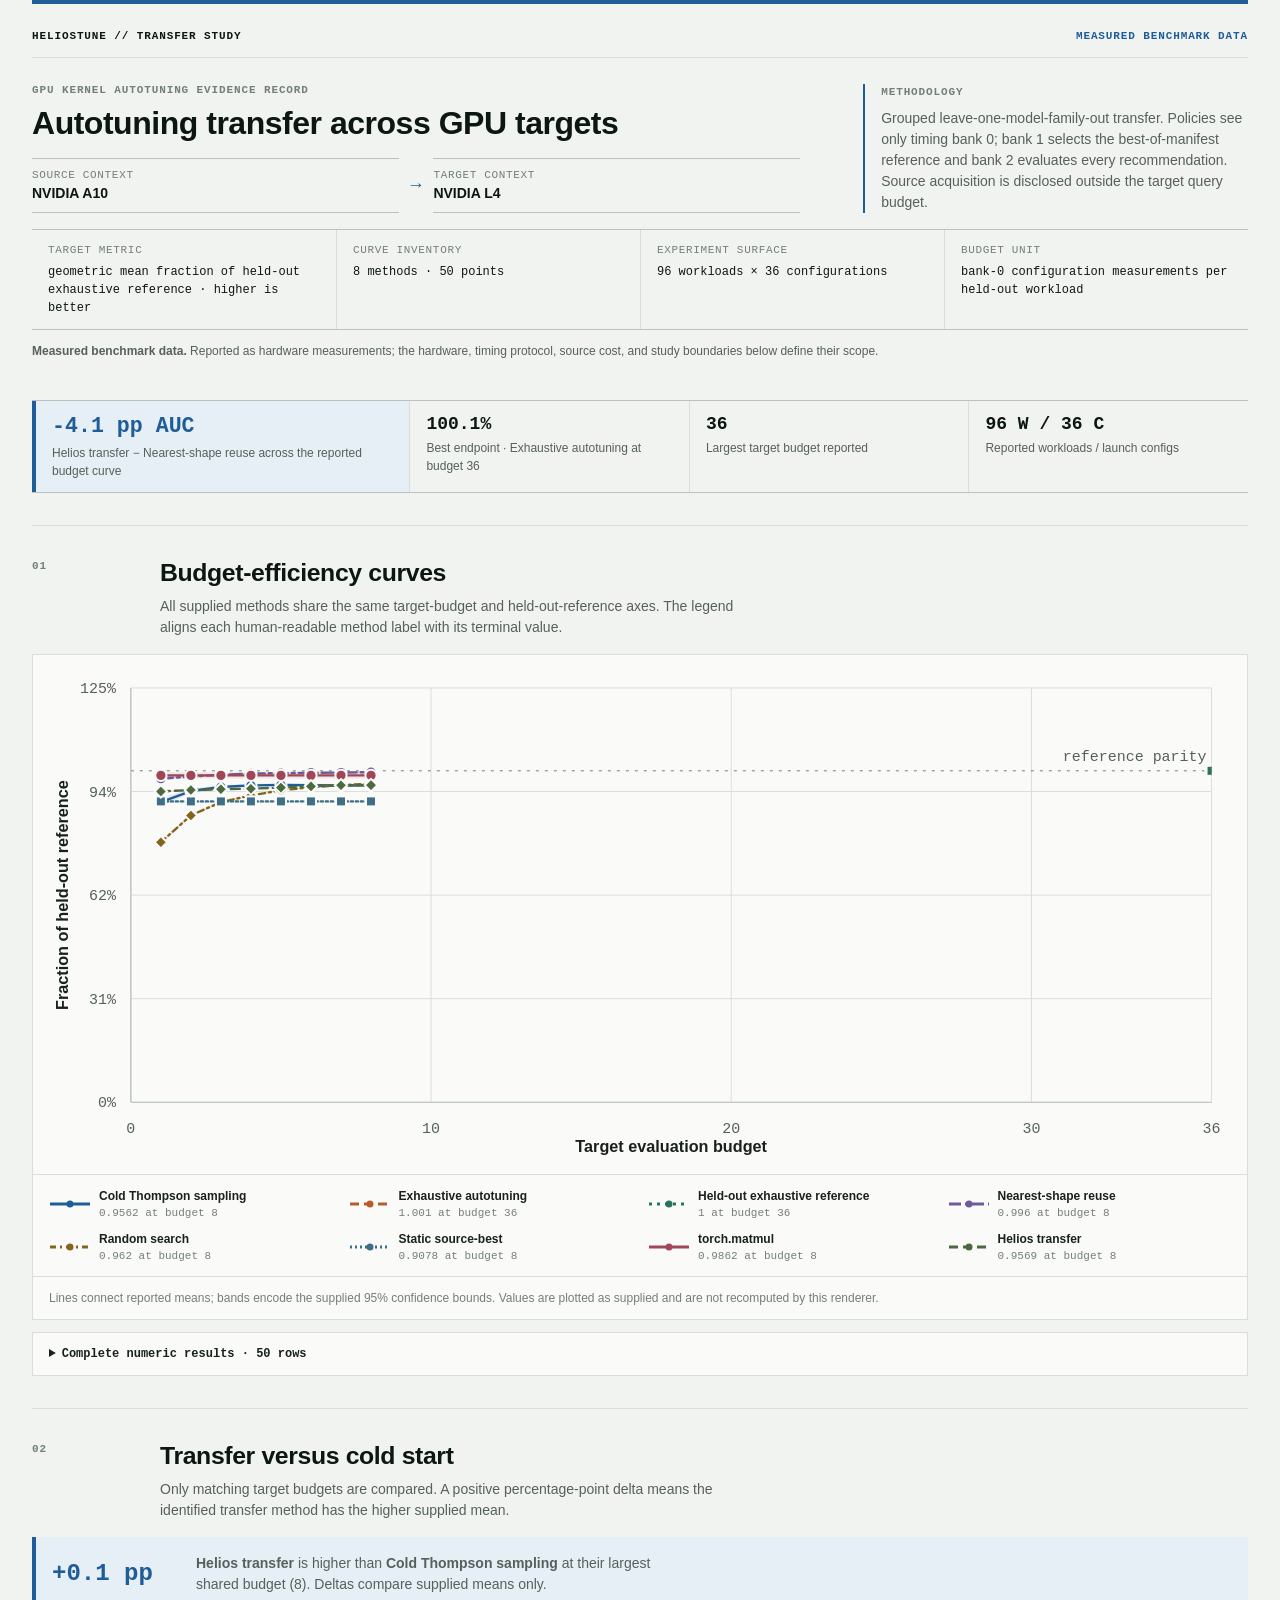
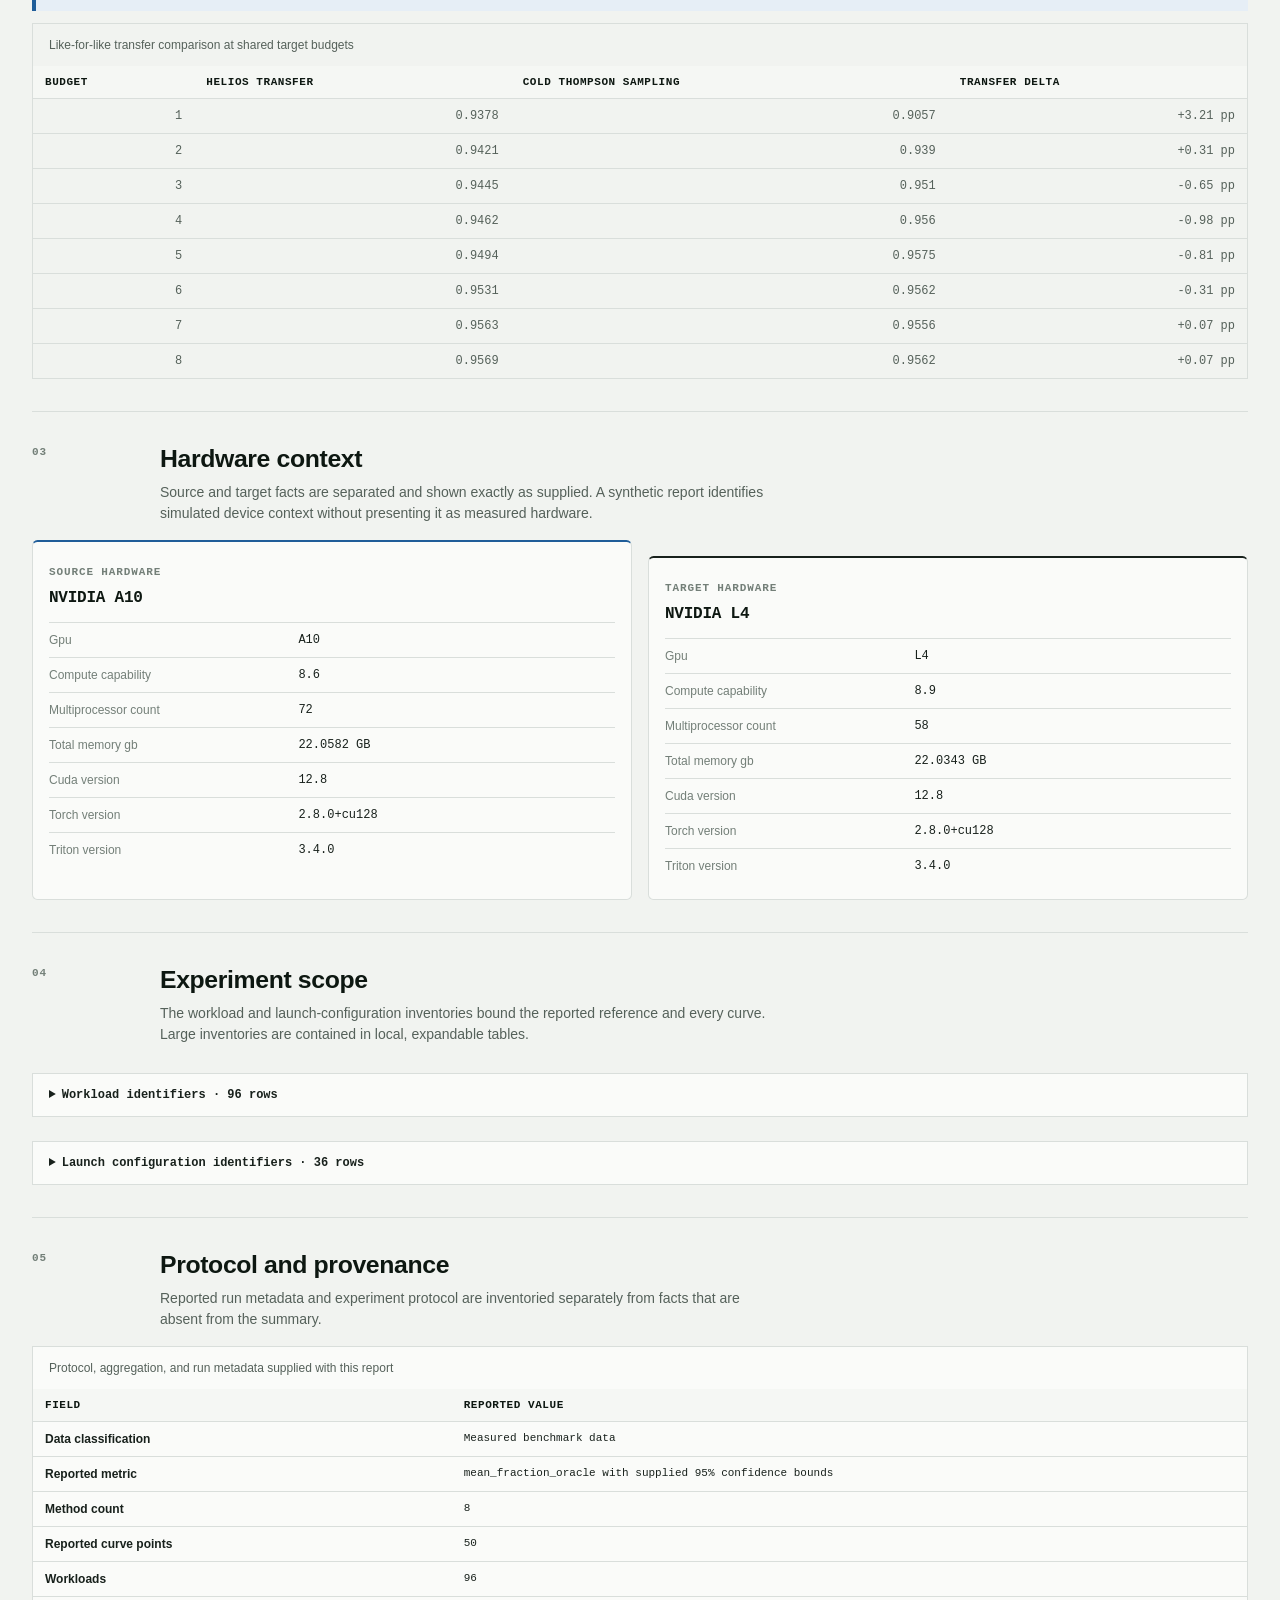
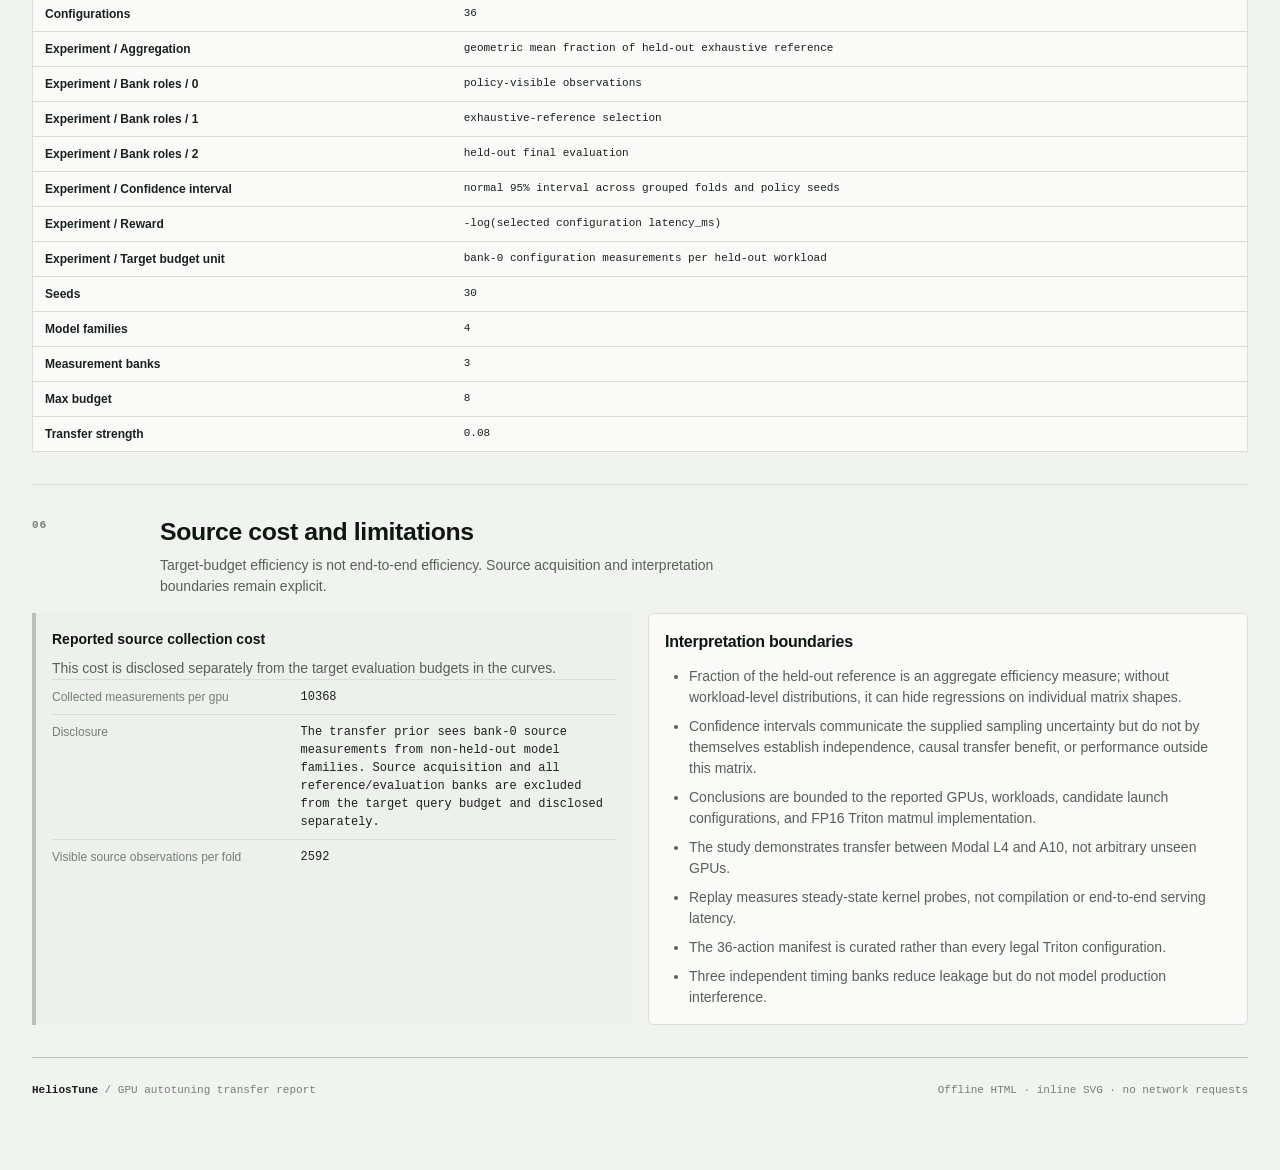
==== commit 0d141703: "chore: format code and clarify reference metrics" ====
--- a/site/a10-to-l4.html
+++ b/site/a10-to-l4.html
@@ -572,4 +572,4 @@
   details:not([open]) > *:not(summary) { display: block; }
   .section, .panel, .chart-frame, table { break-inside: avoid; }
 }
-</style></head><body><a class="skip-link" href="#main">Skip to results</a><div class="page"><header class="report-header"><div class="utility-rail"><span class="project-lockup">HeliosTune // transfer study</span><span class="data-flag">Measured benchmark data</span></div><div class="identity-layout"><div><p class="kicker">GPU kernel autotuning evidence record</p><h1>Autotuning transfer across GPU targets</h1><div class="route" aria-label="Transfer direction from NVIDIA A10 to NVIDIA L4"><div class="route-node"><span>Source context</span><strong>NVIDIA A10</strong></div><span class="route-arrow" aria-hidden="true">→</span><div class="route-node"><span>Target context</span><strong>NVIDIA L4</strong></div></div></div><aside class="method-note" aria-label="Methodology summary"><p class="micro-label">Methodology</p><p class="method-copy">Grouped leave-one-model-family-out transfer. Policies see only timing bank 0; bank 1 selects the best-of-manifest reference and bank 2 evaluates every recommendation. Source acquisition is disclosed outside the target query budget.</p></aside></div><dl class="meta-strip"><div><dt>Target metric</dt><dd>geometric mean fraction of held-out exhaustive reference · higher is better</dd></div><div><dt>Curve inventory</dt><dd>8 methods · 50 points</dd></div><div><dt>Experiment surface</dt><dd>96 workloads × 36 configurations</dd></div><div><dt>Budget unit</dt><dd>bank-0 configuration measurements per held-out workload</dd></div></dl><p class="status-copy"><strong>Measured benchmark data.</strong> Reported as hardware measurements; the hardware, timing protocol, source cost, and study boundaries below define their scope.</p></header><main id="main"><div class="result-strip" aria-label="Primary reported results"><div class="result"><span class="result-value">-4.1 pp AUC</span><span class="result-label">Helios transfer − Nearest-shape reuse across the reported budget curve</span></div><div class="result"><span class="result-value">100.1%</span><span class="result-label">Best endpoint · Exhaustive autotuning at budget 36</span></div><div class="result"><span class="result-value">36</span><span class="result-label">Largest target budget reported</span></div><div class="result"><span class="result-value">96 W / 36 C</span><span class="result-label">Reported workloads / launch configs</span></div></div><section class="section" aria-labelledby="section-01"><header class="section-head"><p class="section-number">01</p><div><h2 id="section-01">Budget-efficiency curves</h2><p class="section-copy">All supplied methods share the same target-budget and mean-fraction-of-oracle axes. The legend aligns each human-readable method label with its terminal value.</p></div></header><figure class="chart-frame"><div class="chart-scroll"><svg viewBox="0 0 960 410" role="img" aria-labelledby="curve-title curve-desc"><title id="curve-title">Budget efficiency by tuning method</title><desc id="curve-desc">Mean fraction of oracle by target evaluation budget. Shaded regions show supplied 95 percent confidence intervals.</desc><defs><clipPath id="plot-clip"><rect x="72" y="20" width="866" height="332" /></clipPath></defs><line class="chart-grid" x1="72" x2="938" y1="352.00" y2="352.00" /><text class="chart-text" x="60" y="356.00" text-anchor="end">0%</text><line class="chart-grid" x1="72" x2="938" y1="269.00" y2="269.00" /><text class="chart-text" x="60" y="273.00" text-anchor="end">31%</text><line class="chart-grid" x1="72" x2="938" y1="186.00" y2="186.00" /><text class="chart-text" x="60" y="190.00" text-anchor="end">62%</text><line class="chart-grid" x1="72" x2="938" y1="103.00" y2="103.00" /><text class="chart-text" x="60" y="107.00" text-anchor="end">94%</text><line class="chart-grid" x1="72" x2="938" y1="20.00" y2="20.00" /><text class="chart-text" x="60" y="24.00" text-anchor="end">125%</text><line class="chart-grid" x1="72.00" x2="72.00" y1="20" y2="352" /><text class="chart-text" x="72.00" y="377" text-anchor="middle">0</text><line class="chart-grid" x1="312.56" x2="312.56" y1="20" y2="352" /><text class="chart-text" x="312.56" y="377" text-anchor="middle">10</text><line class="chart-grid" x1="553.11" x2="553.11" y1="20" y2="352" /><text class="chart-text" x="553.11" y="377" text-anchor="middle">20</text><line class="chart-grid" x1="793.67" x2="793.67" y1="20" y2="352" /><text class="chart-text" x="793.67" y="377" text-anchor="middle">30</text><line class="chart-grid" x1="938.00" x2="938.00" y1="20" y2="352" /><text class="chart-text" x="938.00" y="377" text-anchor="middle">36</text><line class="oracle-line" x1="72" x2="938" y1="86.40" y2="86.40" /><text class="chart-text" x="934" y="78.40" text-anchor="end">oracle parity</text><line class="chart-axis" x1="72" x2="72" y1="20" y2="352" /><line class="chart-axis" x1="72" x2="938" y1="352" y2="352" /><text class="chart-label" x="505.00" y="392" text-anchor="middle">Target evaluation budget</text><text class="chart-label" x="22" y="186.00" text-anchor="middle" transform="rotate(-90 22 186.00)">Mean fraction of oracle</text><g clip-path="url(#plot-clip)"><path class="series-band" d="M 96.06 108.28 L 120.11 100.79 L 144.17 97.89 L 168.22 96.83 L 192.28 96.48 L 216.33 96.82 L 240.39 97.01 L 264.44 96.94 L 264.44 99.11 L 240.39 99.38 L 216.33 99.22 L 192.28 98.91 L 168.22 99.36 L 144.17 100.93 L 120.11 104.41 L 96.06 114.61 Z" fill="var(--series-0)" /><path class="series-line" d="M 96.06 111.45 L 120.11 102.60 L 144.17 99.41 L 168.22 98.10 L 192.28 97.70 L 216.33 98.02 L 240.39 98.20 L 264.44 98.02" stroke="var(--series-0)" /><g class="series-point" fill="var(--series-0)"><title>Cold Thompson sampling: budget 1, mean 0.9057, 95% CI 0.8938 to 0.9176</title><circle cx="96.06" cy="111.45" r="4.5" /></g><g class="series-point" fill="var(--series-0)"><title>Cold Thompson sampling: budget 2, mean 0.939, 95% CI 0.9322 to 0.9458</title><circle cx="120.11" cy="102.60" r="4.5" /></g><g class="series-point" fill="var(--series-0)"><title>Cold Thompson sampling: budget 3, mean 0.951, 95% CI 0.9453 to 0.9567</title><circle cx="144.17" cy="99.41" r="4.5" /></g><g class="series-point" fill="var(--series-0)"><title>Cold Thompson sampling: budget 4, mean 0.956, 95% CI 0.9512 to 0.9607</title><circle cx="168.22" cy="98.10" r="4.5" /></g><g class="series-point" fill="var(--series-0)"><title>Cold Thompson sampling: budget 5, mean 0.9575, 95% CI 0.9529 to 0.962</title><circle cx="192.28" cy="97.70" r="4.5" /></g><g class="series-point" fill="var(--series-0)"><title>Cold Thompson sampling: budget 6, mean 0.9562, 95% CI 0.9517 to 0.9608</title><circle cx="216.33" cy="98.02" r="4.5" /></g><g class="series-point" fill="var(--series-0)"><title>Cold Thompson sampling: budget 7, mean 0.9556, 95% CI 0.9511 to 0.96</title><circle cx="240.39" cy="98.20" r="4.5" /></g><g class="series-point" fill="var(--series-0)"><title>Cold Thompson sampling: budget 8, mean 0.9562, 95% CI 0.9522 to 0.9603</title><circle cx="264.44" cy="98.02" r="4.5" /></g><path class="series-band" d="M 938.00 85.32 L 938.00 86.92 Z" fill="var(--series-1)" /><path class="series-line" d="M 938.00 86.12" stroke="var(--series-1)" stroke-dasharray="9 5" /><g class="series-point" fill="var(--series-1)"><title>Exhaustive autotuning: budget 36, mean 1.001, 95% CI 0.998 to 1.0041</title><polygon points="938.00,81.12 943.00,86.12 938.00,91.12 933.00,86.12" /></g><path class="series-band" d="M 938.00 86.40 L 938.00 86.40 Z" fill="var(--series-2)" /><path class="series-line" d="M 938.00 86.40" stroke="var(--series-2)" stroke-dasharray="3 5" /><g class="series-point" fill="var(--series-2)"><title>Held-out exhaustive reference: budget 36, mean 1, 95% CI 1 to 1</title><rect x="934.00" y="82.40" width="8" height="8" /></g><path class="series-band" d="M 96.06 91.21 L 120.11 89.47 L 144.17 88.95 L 168.22 87.83 L 192.28 87.49 L 216.33 87.15 L 240.39 86.90 L 264.44 86.44 L 264.44 88.49 L 240.39 88.70 L 216.33 88.73 L 192.28 89.03 L 168.22 89.25 L 144.17 90.24 L 120.11 92.33 L 96.06 94.24 Z" fill="var(--series-3)" /><path class="series-line" d="M 96.06 92.72 L 120.11 90.90 L 144.17 89.60 L 168.22 88.54 L 192.28 88.26 L 216.33 87.94 L 240.39 87.80 L 264.44 87.46" stroke="var(--series-3)" stroke-dasharray="12 4 3 4" /><g class="series-point" fill="var(--series-3)"><title>Nearest-shape reuse: budget 1, mean 0.9762, 95% CI 0.9705 to 0.9819</title><circle cx="96.06" cy="92.72" r="4.5" /></g><g class="series-point" fill="var(--series-3)"><title>Nearest-shape reuse: budget 2, mean 0.9831, 95% CI 0.9777 to 0.9884</title><circle cx="120.11" cy="90.90" r="4.5" /></g><g class="series-point" fill="var(--series-3)"><title>Nearest-shape reuse: budget 3, mean 0.988, 95% CI 0.9855 to 0.9904</title><circle cx="144.17" cy="89.60" r="4.5" /></g><g class="series-point" fill="var(--series-3)"><title>Nearest-shape reuse: budget 4, mean 0.9919, 95% CI 0.9893 to 0.9946</title><circle cx="168.22" cy="88.54" r="4.5" /></g><g class="series-point" fill="var(--series-3)"><title>Nearest-shape reuse: budget 5, mean 0.993, 95% CI 0.9901 to 0.9959</title><circle cx="192.28" cy="88.26" r="4.5" /></g><g class="series-point" fill="var(--series-3)"><title>Nearest-shape reuse: budget 6, mean 0.9942, 95% CI 0.9912 to 0.9972</title><circle cx="216.33" cy="87.94" r="4.5" /></g><g class="series-point" fill="var(--series-3)"><title>Nearest-shape reuse: budget 7, mean 0.9947, 95% CI 0.9913 to 0.9981</title><circle cx="240.39" cy="87.80" r="4.5" /></g><g class="series-point" fill="var(--series-3)"><title>Nearest-shape reuse: budget 8, mean 0.996, 95% CI 0.9921 to 0.9999</title><circle cx="264.44" cy="87.46" r="4.5" /></g><path class="series-band" d="M 96.06 141.77 L 120.11 120.82 L 144.17 110.43 L 168.22 105.26 L 192.28 101.36 L 216.33 98.97 L 240.39 97.43 L 264.44 95.94 L 264.44 97.06 L 240.39 98.67 L 216.33 100.21 L 192.28 102.73 L 168.22 106.98 L 144.17 112.52 L 120.11 123.49 L 96.06 145.46 Z" fill="var(--series-4)" /><path class="series-line" d="M 96.06 143.61 L 120.11 122.15 L 144.17 111.47 L 168.22 106.12 L 192.28 102.05 L 216.33 99.59 L 240.39 98.05 L 264.44 96.50" stroke="var(--series-4)" stroke-dasharray="6 4 2 4" /><g class="series-point" fill="var(--series-4)"><title>Random search: budget 1, mean 0.7846, 95% CI 0.7776 to 0.7915</title><polygon points="96.06,138.61 101.06,143.61 96.06,148.61 91.06,143.61" /></g><g class="series-point" fill="var(--series-4)"><title>Random search: budget 2, mean 0.8654, 95% CI 0.8604 to 0.8704</title><polygon points="120.11,117.15 125.11,122.15 120.11,127.15 115.11,122.15" /></g><g class="series-point" fill="var(--series-4)"><title>Random search: budget 3, mean 0.9056, 95% CI 0.9017 to 0.9095</title><polygon points="144.17,106.47 149.17,111.47 144.17,116.47 139.17,111.47" /></g><g class="series-point" fill="var(--series-4)"><title>Random search: budget 4, mean 0.9257, 95% CI 0.9225 to 0.929</title><polygon points="168.22,101.12 173.22,106.12 168.22,111.12 163.22,106.12" /></g><g class="series-point" fill="var(--series-4)"><title>Random search: budget 5, mean 0.9411, 95% CI 0.9385 to 0.9437</title><polygon points="192.28,97.05 197.28,102.05 192.28,107.05 187.28,102.05" /></g><g class="series-point" fill="var(--series-4)"><title>Random search: budget 6, mean 0.9503, 95% CI 0.948 to 0.9527</title><polygon points="216.33,94.59 221.33,99.59 216.33,104.59 211.33,99.59" /></g><g class="series-point" fill="var(--series-4)"><title>Random search: budget 7, mean 0.9561, 95% CI 0.9538 to 0.9585</title><polygon points="240.39,93.05 245.39,98.05 240.39,103.05 235.39,98.05" /></g><g class="series-point" fill="var(--series-4)"><title>Random search: budget 8, mean 0.962, 95% CI 0.9598 to 0.9641</title><polygon points="264.44,91.50 269.44,96.50 264.44,101.50 259.44,96.50" /></g><path class="series-band" d="M 96.06 109.74 L 120.11 109.74 L 144.17 109.74 L 168.22 109.74 L 192.28 109.74 L 216.33 109.74 L 240.39 109.74 L 264.44 109.74 L 264.44 112.05 L 240.39 112.05 L 216.33 112.05 L 192.28 112.05 L 168.22 112.05 L 144.17 112.05 L 120.11 112.05 L 96.06 112.05 Z" fill="var(--series-5)" /><path class="series-line" d="M 96.06 110.89 L 120.11 110.89 L 144.17 110.89 L 168.22 110.89 L 192.28 110.89 L 216.33 110.89 L 240.39 110.89 L 264.44 110.89" stroke="var(--series-5)" stroke-dasharray="2 3" /><g class="series-point" fill="var(--series-5)"><title>Static source-best: budget 1, mean 0.9078, 95% CI 0.9034 to 0.9121</title><rect x="92.06" y="106.89" width="8" height="8" /></g><g class="series-point" fill="var(--series-5)"><title>Static source-best: budget 2, mean 0.9078, 95% CI 0.9034 to 0.9121</title><rect x="116.11" y="106.89" width="8" height="8" /></g><g class="series-point" fill="var(--series-5)"><title>Static source-best: budget 3, mean 0.9078, 95% CI 0.9034 to 0.9121</title><rect x="140.17" y="106.89" width="8" height="8" /></g><g class="series-point" fill="var(--series-5)"><title>Static source-best: budget 4, mean 0.9078, 95% CI 0.9034 to 0.9121</title><rect x="164.22" y="106.89" width="8" height="8" /></g><g class="series-point" fill="var(--series-5)"><title>Static source-best: budget 5, mean 0.9078, 95% CI 0.9034 to 0.9121</title><rect x="188.28" y="106.89" width="8" height="8" /></g><g class="series-point" fill="var(--series-5)"><title>Static source-best: budget 6, mean 0.9078, 95% CI 0.9034 to 0.9121</title><rect x="212.33" y="106.89" width="8" height="8" /></g><g class="series-point" fill="var(--series-5)"><title>Static source-best: budget 7, mean 0.9078, 95% CI 0.9034 to 0.9121</title><rect x="236.39" y="106.89" width="8" height="8" /></g><g class="series-point" fill="var(--series-5)"><title>Static source-best: budget 8, mean 0.9078, 95% CI 0.9034 to 0.9121</title><rect x="260.44" y="106.89" width="8" height="8" /></g><path class="series-band" d="M 96.06 87.60 L 120.11 87.60 L 144.17 87.60 L 168.22 87.60 L 192.28 87.60 L 216.33 87.60 L 240.39 87.60 L 264.44 87.60 L 264.44 92.51 L 240.39 92.51 L 216.33 92.51 L 192.28 92.51 L 168.22 92.51 L 144.17 92.51 L 120.11 92.51 L 96.06 92.51 Z" fill="var(--series-6)" /><path class="series-line" d="M 96.06 90.06 L 120.11 90.06 L 144.17 90.06 L 168.22 90.06 L 192.28 90.06 L 216.33 90.06 L 240.39 90.06 L 264.44 90.06" stroke="var(--series-6)" /><g class="series-point" fill="var(--series-6)"><title>torch.matmul: budget 1, mean 0.9862, 95% CI 0.977 to 0.9955</title><circle cx="96.06" cy="90.06" r="4.5" /></g><g class="series-point" fill="var(--series-6)"><title>torch.matmul: budget 2, mean 0.9862, 95% CI 0.977 to 0.9955</title><circle cx="120.11" cy="90.06" r="4.5" /></g><g class="series-point" fill="var(--series-6)"><title>torch.matmul: budget 3, mean 0.9862, 95% CI 0.977 to 0.9955</title><circle cx="144.17" cy="90.06" r="4.5" /></g><g class="series-point" fill="var(--series-6)"><title>torch.matmul: budget 4, mean 0.9862, 95% CI 0.977 to 0.9955</title><circle cx="168.22" cy="90.06" r="4.5" /></g><g class="series-point" fill="var(--series-6)"><title>torch.matmul: budget 5, mean 0.9862, 95% CI 0.977 to 0.9955</title><circle cx="192.28" cy="90.06" r="4.5" /></g><g class="series-point" fill="var(--series-6)"><title>torch.matmul: budget 6, mean 0.9862, 95% CI 0.977 to 0.9955</title><circle cx="216.33" cy="90.06" r="4.5" /></g><g class="series-point" fill="var(--series-6)"><title>torch.matmul: budget 7, mean 0.9862, 95% CI 0.977 to 0.9955</title><circle cx="240.39" cy="90.06" r="4.5" /></g><g class="series-point" fill="var(--series-6)"><title>torch.matmul: budget 8, mean 0.9862, 95% CI 0.977 to 0.9955</title><circle cx="264.44" cy="90.06" r="4.5" /></g><path class="series-band" d="M 96.06 102.30 L 120.11 101.33 L 144.17 100.70 L 168.22 100.23 L 192.28 99.26 L 216.33 98.13 L 240.39 97.28 L 264.44 97.14 L 264.44 98.55 L 240.39 98.73 L 216.33 99.57 L 192.28 100.45 L 168.22 101.16 L 144.17 101.58 L 120.11 102.25 L 96.06 103.53 Z" fill="var(--series-7)" /><path class="series-line" d="M 96.06 102.91 L 120.11 101.79 L 144.17 101.14 L 168.22 100.70 L 192.28 99.85 L 216.33 98.85 L 240.39 98.00 L 264.44 97.85" stroke="var(--series-7)" stroke-dasharray="9 5" /><g class="series-point" fill="var(--series-7)"><title>Helios transfer: budget 1, mean 0.9378, 95% CI 0.9355 to 0.9402</title><polygon points="96.06,97.91 101.06,102.91 96.06,107.91 91.06,102.91" /></g><g class="series-point" fill="var(--series-7)"><title>Helios transfer: budget 2, mean 0.9421, 95% CI 0.9403 to 0.9438</title><polygon points="120.11,96.79 125.11,101.79 120.11,106.79 115.11,101.79" /></g><g class="series-point" fill="var(--series-7)"><title>Helios transfer: budget 3, mean 0.9445, 95% CI 0.9428 to 0.9461</title><polygon points="144.17,96.14 149.17,101.14 144.17,106.14 139.17,101.14" /></g><g class="series-point" fill="var(--series-7)"><title>Helios transfer: budget 4, mean 0.9462, 95% CI 0.9444 to 0.9479</title><polygon points="168.22,95.70 173.22,100.70 168.22,105.70 163.22,100.70" /></g><g class="series-point" fill="var(--series-7)"><title>Helios transfer: budget 5, mean 0.9494, 95% CI 0.9471 to 0.9516</title><polygon points="192.28,94.85 197.28,99.85 192.28,104.85 187.28,99.85" /></g><g class="series-point" fill="var(--series-7)"><title>Helios transfer: budget 6, mean 0.9531, 95% CI 0.9504 to 0.9558</title><polygon points="216.33,93.85 221.33,98.85 216.33,103.85 211.33,98.85" /></g><g class="series-point" fill="var(--series-7)"><title>Helios transfer: budget 7, mean 0.9563, 95% CI 0.9536 to 0.9591</title><polygon points="240.39,93.00 245.39,98.00 240.39,103.00 235.39,98.00" /></g><g class="series-point" fill="var(--series-7)"><title>Helios transfer: budget 8, mean 0.9569, 95% CI 0.9542 to 0.9596</title><polygon points="264.44,92.85 269.44,97.85 264.44,102.85 259.44,97.85" /></g></g></svg></div><ul class="method-legend"><li><svg viewBox="0 0 42 14" width="42" height="14" aria-hidden="true"><line x1="1" x2="41" y1="7" y2="7" stroke="var(--series-0)" stroke-width="3" /><circle cx="21" cy="7" r="3.5" fill="var(--series-0)" /></svg><span><strong>Cold Thompson sampling</strong><span class="legend-endpoint">0.9562 at budget 8</span></span></li><li><svg viewBox="0 0 42 14" width="42" height="14" aria-hidden="true"><line x1="1" x2="41" y1="7" y2="7" stroke="var(--series-1)" stroke-width="3" stroke-dasharray="9 5" /><circle cx="21" cy="7" r="3.5" fill="var(--series-1)" /></svg><span><strong>Exhaustive autotuning</strong><span class="legend-endpoint">1.001 at budget 36</span></span></li><li><svg viewBox="0 0 42 14" width="42" height="14" aria-hidden="true"><line x1="1" x2="41" y1="7" y2="7" stroke="var(--series-2)" stroke-width="3" stroke-dasharray="3 5" /><circle cx="21" cy="7" r="3.5" fill="var(--series-2)" /></svg><span><strong>Held-out exhaustive reference</strong><span class="legend-endpoint">1 at budget 36</span></span></li><li><svg viewBox="0 0 42 14" width="42" height="14" aria-hidden="true"><line x1="1" x2="41" y1="7" y2="7" stroke="var(--series-3)" stroke-width="3" stroke-dasharray="12 4 3 4" /><circle cx="21" cy="7" r="3.5" fill="var(--series-3)" /></svg><span><strong>Nearest-shape reuse</strong><span class="legend-endpoint">0.996 at budget 8</span></span></li><li><svg viewBox="0 0 42 14" width="42" height="14" aria-hidden="true"><line x1="1" x2="41" y1="7" y2="7" stroke="var(--series-4)" stroke-width="3" stroke-dasharray="6 4 2 4" /><circle cx="21" cy="7" r="3.5" fill="var(--series-4)" /></svg><span><strong>Random search</strong><span class="legend-endpoint">0.962 at budget 8</span></span></li><li><svg viewBox="0 0 42 14" width="42" height="14" aria-hidden="true"><line x1="1" x2="41" y1="7" y2="7" stroke="var(--series-5)" stroke-width="3" stroke-dasharray="2 3" /><circle cx="21" cy="7" r="3.5" fill="var(--series-5)" /></svg><span><strong>Static source-best</strong><span class="legend-endpoint">0.9078 at budget 8</span></span></li><li><svg viewBox="0 0 42 14" width="42" height="14" aria-hidden="true"><line x1="1" x2="41" y1="7" y2="7" stroke="var(--series-6)" stroke-width="3" /><circle cx="21" cy="7" r="3.5" fill="var(--series-6)" /></svg><span><strong>torch.matmul</strong><span class="legend-endpoint">0.9862 at budget 8</span></span></li><li><svg viewBox="0 0 42 14" width="42" height="14" aria-hidden="true"><line x1="1" x2="41" y1="7" y2="7" stroke="var(--series-7)" stroke-width="3" stroke-dasharray="9 5" /><circle cx="21" cy="7" r="3.5" fill="var(--series-7)" /></svg><span><strong>Helios transfer</strong><span class="legend-endpoint">0.9569 at budget 8</span></span></li></ul><figcaption>Lines connect reported means; bands encode the supplied 95% confidence bounds. Values are plotted as supplied and are not recomputed by this renderer.</figcaption></figure><details class="data-disclosure"><summary>Complete numeric results · 50 rows</summary><div class="table-wrap"><table><caption>Values used to draw the budget-efficiency figure</caption><thead><tr><th scope="col">Method</th><th scope="col">Budget</th><th scope="col">Mean fraction of oracle</th><th scope="col">CI95 low</th><th scope="col">CI95 high</th></tr></thead><tbody><tr><td class="method-name">Cold Thompson sampling</td><td class="numeric">1</td><td class="numeric">0.9057</td><td class="numeric">0.8938</td><td class="numeric">0.9176</td></tr><tr><td class="method-name">Cold Thompson sampling</td><td class="numeric">2</td><td class="numeric">0.939</td><td class="numeric">0.9322</td><td class="numeric">0.9458</td></tr><tr><td class="method-name">Cold Thompson sampling</td><td class="numeric">3</td><td class="numeric">0.951</td><td class="numeric">0.9453</td><td class="numeric">0.9567</td></tr><tr><td class="method-name">Cold Thompson sampling</td><td class="numeric">4</td><td class="numeric">0.956</td><td class="numeric">0.9512</td><td class="numeric">0.9607</td></tr><tr><td class="method-name">Cold Thompson sampling</td><td class="numeric">5</td><td class="numeric">0.9575</td><td class="numeric">0.9529</td><td class="numeric">0.962</td></tr><tr><td class="method-name">Cold Thompson sampling</td><td class="numeric">6</td><td class="numeric">0.9562</td><td class="numeric">0.9517</td><td class="numeric">0.9608</td></tr><tr><td class="method-name">Cold Thompson sampling</td><td class="numeric">7</td><td class="numeric">0.9556</td><td class="numeric">0.9511</td><td class="numeric">0.96</td></tr><tr><td class="method-name">Cold Thompson sampling</td><td class="numeric">8</td><td class="numeric">0.9562</td><td class="numeric">0.9522</td><td class="numeric">0.9603</td></tr><tr><td class="method-name">Exhaustive autotuning</td><td class="numeric">36</td><td class="numeric">1.001</td><td class="numeric">0.998</td><td class="numeric">1.0041</td></tr><tr><td class="method-name">Held-out exhaustive reference</td><td class="numeric">36</td><td class="numeric">1</td><td class="numeric">1</td><td class="numeric">1</td></tr><tr><td class="method-name">Nearest-shape reuse</td><td class="numeric">1</td><td class="numeric">0.9762</td><td class="numeric">0.9705</td><td class="numeric">0.9819</td></tr><tr><td class="method-name">Nearest-shape reuse</td><td class="numeric">2</td><td class="numeric">0.9831</td><td class="numeric">0.9777</td><td class="numeric">0.9884</td></tr><tr><td class="method-name">Nearest-shape reuse</td><td class="numeric">3</td><td class="numeric">0.988</td><td class="numeric">0.9855</td><td class="numeric">0.9904</td></tr><tr><td class="method-name">Nearest-shape reuse</td><td class="numeric">4</td><td class="numeric">0.9919</td><td class="numeric">0.9893</td><td class="numeric">0.9946</td></tr><tr><td class="method-name">Nearest-shape reuse</td><td class="numeric">5</td><td class="numeric">0.993</td><td class="numeric">0.9901</td><td class="numeric">0.9959</td></tr><tr><td class="method-name">Nearest-shape reuse</td><td class="numeric">6</td><td class="numeric">0.9942</td><td class="numeric">0.9912</td><td class="numeric">0.9972</td></tr><tr><td class="method-name">Nearest-shape reuse</td><td class="numeric">7</td><td class="numeric">0.9947</td><td class="numeric">0.9913</td><td class="numeric">0.9981</td></tr><tr><td class="method-name">Nearest-shape reuse</td><td class="numeric">8</td><td class="numeric">0.996</td><td class="numeric">0.9921</td><td class="numeric">0.9999</td></tr><tr><td class="method-name">Random search</td><td class="numeric">1</td><td class="numeric">0.7846</td><td class="numeric">0.7776</td><td class="numeric">0.7915</td></tr><tr><td class="method-name">Random search</td><td class="numeric">2</td><td class="numeric">0.8654</td><td class="numeric">0.8604</td><td class="numeric">0.8704</td></tr><tr><td class="method-name">Random search</td><td class="numeric">3</td><td class="numeric">0.9056</td><td class="numeric">0.9017</td><td class="numeric">0.9095</td></tr><tr><td class="method-name">Random search</td><td class="numeric">4</td><td class="numeric">0.9257</td><td class="numeric">0.9225</td><td class="numeric">0.929</td></tr><tr><td class="method-name">Random search</td><td class="numeric">5</td><td class="numeric">0.9411</td><td class="numeric">0.9385</td><td class="numeric">0.9437</td></tr><tr><td class="method-name">Random search</td><td class="numeric">6</td><td class="numeric">0.9503</td><td class="numeric">0.948</td><td class="numeric">0.9527</td></tr><tr><td class="method-name">Random search</td><td class="numeric">7</td><td class="numeric">0.9561</td><td class="numeric">0.9538</td><td class="numeric">0.9585</td></tr><tr><td class="method-name">Random search</td><td class="numeric">8</td><td class="numeric">0.962</td><td class="numeric">0.9598</td><td class="numeric">0.9641</td></tr><tr><td class="method-name">Static source-best</td><td class="numeric">1</td><td class="numeric">0.9078</td><td class="numeric">0.9034</td><td class="numeric">0.9121</td></tr><tr><td class="method-name">Static source-best</td><td class="numeric">2</td><td class="numeric">0.9078</td><td class="numeric">0.9034</td><td class="numeric">0.9121</td></tr><tr><td class="method-name">Static source-best</td><td class="numeric">3</td><td class="numeric">0.9078</td><td class="numeric">0.9034</td><td class="numeric">0.9121</td></tr><tr><td class="method-name">Static source-best</td><td class="numeric">4</td><td class="numeric">0.9078</td><td class="numeric">0.9034</td><td class="numeric">0.9121</td></tr><tr><td class="method-name">Static source-best</td><td class="numeric">5</td><td class="numeric">0.9078</td><td class="numeric">0.9034</td><td class="numeric">0.9121</td></tr><tr><td class="method-name">Static source-best</td><td class="numeric">6</td><td class="numeric">0.9078</td><td class="numeric">0.9034</td><td class="numeric">0.9121</td></tr><tr><td class="method-name">Static source-best</td><td class="numeric">7</td><td class="numeric">0.9078</td><td class="numeric">0.9034</td><td class="numeric">0.9121</td></tr><tr><td class="method-name">Static source-best</td><td class="numeric">8</td><td class="numeric">0.9078</td><td class="numeric">0.9034</td><td class="numeric">0.9121</td></tr><tr><td class="method-name">torch.matmul</td><td class="numeric">1</td><td class="numeric">0.9862</td><td class="numeric">0.977</td><td class="numeric">0.9955</td></tr><tr><td class="method-name">torch.matmul</td><td class="numeric">2</td><td class="numeric">0.9862</td><td class="numeric">0.977</td><td class="numeric">0.9955</td></tr><tr><td class="method-name">torch.matmul</td><td class="numeric">3</td><td class="numeric">0.9862</td><td class="numeric">0.977</td><td class="numeric">0.9955</td></tr><tr><td class="method-name">torch.matmul</td><td class="numeric">4</td><td class="numeric">0.9862</td><td class="numeric">0.977</td><td class="numeric">0.9955</td></tr><tr><td class="method-name">torch.matmul</td><td class="numeric">5</td><td class="numeric">0.9862</td><td class="numeric">0.977</td><td class="numeric">0.9955</td></tr><tr><td class="method-name">torch.matmul</td><td class="numeric">6</td><td class="numeric">0.9862</td><td class="numeric">0.977</td><td class="numeric">0.9955</td></tr><tr><td class="method-name">torch.matmul</td><td class="numeric">7</td><td class="numeric">0.9862</td><td class="numeric">0.977</td><td class="numeric">0.9955</td></tr><tr><td class="method-name">torch.matmul</td><td class="numeric">8</td><td class="numeric">0.9862</td><td class="numeric">0.977</td><td class="numeric">0.9955</td></tr><tr><td class="method-name">Helios transfer</td><td class="numeric">1</td><td class="numeric">0.9378</td><td class="numeric">0.9355</td><td class="numeric">0.9402</td></tr><tr><td class="method-name">Helios transfer</td><td class="numeric">2</td><td class="numeric">0.9421</td><td class="numeric">0.9403</td><td class="numeric">0.9438</td></tr><tr><td class="method-name">Helios transfer</td><td class="numeric">3</td><td class="numeric">0.9445</td><td class="numeric">0.9428</td><td class="numeric">0.9461</td></tr><tr><td class="method-name">Helios transfer</td><td class="numeric">4</td><td class="numeric">0.9462</td><td class="numeric">0.9444</td><td class="numeric">0.9479</td></tr><tr><td class="method-name">Helios transfer</td><td class="numeric">5</td><td class="numeric">0.9494</td><td class="numeric">0.9471</td><td class="numeric">0.9516</td></tr><tr><td class="method-name">Helios transfer</td><td class="numeric">6</td><td class="numeric">0.9531</td><td class="numeric">0.9504</td><td class="numeric">0.9558</td></tr><tr><td class="method-name">Helios transfer</td><td class="numeric">7</td><td class="numeric">0.9563</td><td class="numeric">0.9536</td><td class="numeric">0.9591</td></tr><tr><td class="method-name">Helios transfer</td><td class="numeric">8</td><td class="numeric">0.9569</td><td class="numeric">0.9542</td><td class="numeric">0.9596</td></tr></tbody></table></div></details></section><section class="section" aria-labelledby="section-02"><header class="section-head"><p class="section-number">02</p><div><h2 id="section-02">Transfer versus cold start</h2><p class="section-copy">Only matching target budgets are compared. A positive percentage-point delta means the identified transfer method has the higher supplied mean.</p></div></header><div class="comparison-lead"><span class="delta">+0.1 pp</span><span class="delta-context"><strong>Helios transfer</strong> is higher than <strong>Cold Thompson sampling</strong> at their largest shared budget (8). Deltas compare supplied means only.</span></div><div class="table-wrap"><table><caption>Like-for-like transfer comparison at shared target budgets</caption><thead><tr><th scope="col">Budget</th><th scope="col">Helios transfer</th><th scope="col">Cold Thompson sampling</th><th scope="col">Transfer delta</th></tr></thead><tbody><tr><td class="numeric">1</td><td class="numeric">0.9378</td><td class="numeric">0.9057</td><td class="numeric">+3.21 pp</td></tr><tr><td class="numeric">2</td><td class="numeric">0.9421</td><td class="numeric">0.939</td><td class="numeric">+0.31 pp</td></tr><tr><td class="numeric">3</td><td class="numeric">0.9445</td><td class="numeric">0.951</td><td class="numeric">-0.65 pp</td></tr><tr><td class="numeric">4</td><td class="numeric">0.9462</td><td class="numeric">0.956</td><td class="numeric">-0.98 pp</td></tr><tr><td class="numeric">5</td><td class="numeric">0.9494</td><td class="numeric">0.9575</td><td class="numeric">-0.81 pp</td></tr><tr><td class="numeric">6</td><td class="numeric">0.9531</td><td class="numeric">0.9562</td><td class="numeric">-0.31 pp</td></tr><tr><td class="numeric">7</td><td class="numeric">0.9563</td><td class="numeric">0.9556</td><td class="numeric">+0.07 pp</td></tr><tr><td class="numeric">8</td><td class="numeric">0.9569</td><td class="numeric">0.9562</td><td class="numeric">+0.07 pp</td></tr></tbody></table></div></section><section class="section" aria-labelledby="section-03"><header class="section-head"><p class="section-number">03</p><div><h2 id="section-03">Hardware context</h2><p class="section-copy">Source and target facts are separated and shown exactly as supplied. A synthetic report identifies simulated device context without presenting it as measured hardware.</p></div></header><div class="hardware-grid"><article class="panel hardware-sheet source"><span class="hardware-role">source hardware</span><h3 class="hardware-name">NVIDIA A10</h3><dl class="fact-list"><div><dt>Gpu</dt><dd>A10</dd></div><div><dt>Compute capability</dt><dd>8.6</dd></div><div><dt>Multiprocessor count</dt><dd>72</dd></div><div><dt>Total memory gb</dt><dd>22.0582 GB</dd></div><div><dt>Cuda version</dt><dd>12.8</dd></div><div><dt>Torch version</dt><dd>2.8.0+cu128</dd></div><div><dt>Triton version</dt><dd>3.4.0</dd></div></dl></article><article class="panel hardware-sheet target"><span class="hardware-role">target hardware</span><h3 class="hardware-name">NVIDIA L4</h3><dl class="fact-list"><div><dt>Gpu</dt><dd>L4</dd></div><div><dt>Compute capability</dt><dd>8.9</dd></div><div><dt>Multiprocessor count</dt><dd>58</dd></div><div><dt>Total memory gb</dt><dd>22.0343 GB</dd></div><div><dt>Cuda version</dt><dd>12.8</dd></div><div><dt>Torch version</dt><dd>2.8.0+cu128</dd></div><div><dt>Triton version</dt><dd>3.4.0</dd></div></dl></article></div></section><section class="section" aria-labelledby="section-04"><header class="section-head"><p class="section-number">04</p><div><h2 id="section-04">Experiment scope</h2><p class="section-copy">The workload and launch-configuration inventories bound the reported reference and every curve. Large inventories are contained in local, expandable tables.</p></div></header><div class="matrix-stack"><details class="data-disclosure"><summary>Workload identifiers · 96 rows</summary><div class="table-wrap"><table><caption>Complete workload identifiers supplied by the experiment</caption><thead><tr><th scope="col">ID</th><th scope="col">Workload key</th></tr></thead><tbody><tr><td class="numeric">01</td><td class="identifier">granite-3.1-8b-attention-out-decode-1-m1-n4096-k4096</td></tr><tr><td class="numeric">02</td><td class="identifier">granite-3.1-8b-attention-out-decode-7-m7-n4096-k4096</td></tr><tr><td class="numeric">03</td><td class="identifier">granite-3.1-8b-attention-out-mixed-31-m31-n4096-k4096</td></tr><tr><td class="numeric">04</td><td class="identifier">granite-3.1-8b-attention-out-mixed-96-m96-n4096-k4096</td></tr><tr><td class="numeric">05</td><td class="identifier">granite-3.1-8b-attention-out-prefill-1024-m1024-n4096-k4096</td></tr><tr><td class="numeric">06</td><td class="identifier">granite-3.1-8b-attention-out-prefill-257-m257-n4096-k4096</td></tr><tr><td class="numeric">07</td><td class="identifier">granite-3.1-8b-attention-qkv-decode-1-m1-n6144-k4096</td></tr><tr><td class="numeric">08</td><td class="identifier">granite-3.1-8b-attention-qkv-decode-7-m7-n6144-k4096</td></tr><tr><td class="numeric">09</td><td class="identifier">granite-3.1-8b-attention-qkv-mixed-31-m31-n6144-k4096</td></tr><tr><td class="numeric">10</td><td class="identifier">granite-3.1-8b-attention-qkv-mixed-96-m96-n6144-k4096</td></tr><tr><td class="numeric">11</td><td class="identifier">granite-3.1-8b-attention-qkv-prefill-1024-m1024-n6144-k4096</td></tr><tr><td class="numeric">12</td><td class="identifier">granite-3.1-8b-attention-qkv-prefill-257-m257-n6144-k4096</td></tr><tr><td class="numeric">13</td><td class="identifier">granite-3.1-8b-ffn-down-decode-1-m1-n4096-k12800</td></tr><tr><td class="numeric">14</td><td class="identifier">granite-3.1-8b-ffn-down-decode-7-m7-n4096-k12800</td></tr><tr><td class="numeric">15</td><td class="identifier">granite-3.1-8b-ffn-down-mixed-31-m31-n4096-k12800</td></tr><tr><td class="numeric">16</td><td class="identifier">granite-3.1-8b-ffn-down-mixed-96-m96-n4096-k12800</td></tr><tr><td class="numeric">17</td><td class="identifier">granite-3.1-8b-ffn-down-prefill-1024-m1024-n4096-k12800</td></tr><tr><td class="numeric">18</td><td class="identifier">granite-3.1-8b-ffn-down-prefill-257-m257-n4096-k12800</td></tr><tr><td class="numeric">19</td><td class="identifier">granite-3.1-8b-ffn-up-decode-1-m1-n12800-k4096</td></tr><tr><td class="numeric">20</td><td class="identifier">granite-3.1-8b-ffn-up-decode-7-m7-n12800-k4096</td></tr><tr><td class="numeric">21</td><td class="identifier">granite-3.1-8b-ffn-up-mixed-31-m31-n12800-k4096</td></tr><tr><td class="numeric">22</td><td class="identifier">granite-3.1-8b-ffn-up-mixed-96-m96-n12800-k4096</td></tr><tr><td class="numeric">23</td><td class="identifier">granite-3.1-8b-ffn-up-prefill-1024-m1024-n12800-k4096</td></tr><tr><td class="numeric">24</td><td class="identifier">granite-3.1-8b-ffn-up-prefill-257-m257-n12800-k4096</td></tr><tr><td class="numeric">25</td><td class="identifier">mistral-7b-attention-out-decode-1-m1-n4096-k4096</td></tr><tr><td class="numeric">26</td><td class="identifier">mistral-7b-attention-out-decode-7-m7-n4096-k4096</td></tr><tr><td class="numeric">27</td><td class="identifier">mistral-7b-attention-out-mixed-31-m31-n4096-k4096</td></tr><tr><td class="numeric">28</td><td class="identifier">mistral-7b-attention-out-mixed-96-m96-n4096-k4096</td></tr><tr><td class="numeric">29</td><td class="identifier">mistral-7b-attention-out-prefill-1024-m1024-n4096-k4096</td></tr><tr><td class="numeric">30</td><td class="identifier">mistral-7b-attention-out-prefill-257-m257-n4096-k4096</td></tr><tr><td class="numeric">31</td><td class="identifier">mistral-7b-attention-qkv-decode-1-m1-n6144-k4096</td></tr><tr><td class="numeric">32</td><td class="identifier">mistral-7b-attention-qkv-decode-7-m7-n6144-k4096</td></tr><tr><td class="numeric">33</td><td class="identifier">mistral-7b-attention-qkv-mixed-31-m31-n6144-k4096</td></tr><tr><td class="numeric">34</td><td class="identifier">mistral-7b-attention-qkv-mixed-96-m96-n6144-k4096</td></tr><tr><td class="numeric">35</td><td class="identifier">mistral-7b-attention-qkv-prefill-1024-m1024-n6144-k4096</td></tr><tr><td class="numeric">36</td><td class="identifier">mistral-7b-attention-qkv-prefill-257-m257-n6144-k4096</td></tr><tr><td class="numeric">37</td><td class="identifier">mistral-7b-ffn-down-decode-1-m1-n4096-k14336</td></tr><tr><td class="numeric">38</td><td class="identifier">mistral-7b-ffn-down-decode-7-m7-n4096-k14336</td></tr><tr><td class="numeric">39</td><td class="identifier">mistral-7b-ffn-down-mixed-31-m31-n4096-k14336</td></tr><tr><td class="numeric">40</td><td class="identifier">mistral-7b-ffn-down-mixed-96-m96-n4096-k14336</td></tr><tr><td class="numeric">41</td><td class="identifier">mistral-7b-ffn-down-prefill-1024-m1024-n4096-k14336</td></tr><tr><td class="numeric">42</td><td class="identifier">mistral-7b-ffn-down-prefill-257-m257-n4096-k14336</td></tr><tr><td class="numeric">43</td><td class="identifier">mistral-7b-ffn-up-decode-1-m1-n14336-k4096</td></tr><tr><td class="numeric">44</td><td class="identifier">mistral-7b-ffn-up-decode-7-m7-n14336-k4096</td></tr><tr><td class="numeric">45</td><td class="identifier">mistral-7b-ffn-up-mixed-31-m31-n14336-k4096</td></tr><tr><td class="numeric">46</td><td class="identifier">mistral-7b-ffn-up-mixed-96-m96-n14336-k4096</td></tr><tr><td class="numeric">47</td><td class="identifier">mistral-7b-ffn-up-prefill-1024-m1024-n14336-k4096</td></tr><tr><td class="numeric">48</td><td class="identifier">mistral-7b-ffn-up-prefill-257-m257-n14336-k4096</td></tr><tr><td class="numeric">49</td><td class="identifier">phi-3-mini-attention-out-decode-1-m1-n3072-k3072</td></tr><tr><td class="numeric">50</td><td class="identifier">phi-3-mini-attention-out-decode-7-m7-n3072-k3072</td></tr><tr><td class="numeric">51</td><td class="identifier">phi-3-mini-attention-out-mixed-31-m31-n3072-k3072</td></tr><tr><td class="numeric">52</td><td class="identifier">phi-3-mini-attention-out-mixed-96-m96-n3072-k3072</td></tr><tr><td class="numeric">53</td><td class="identifier">phi-3-mini-attention-out-prefill-1024-m1024-n3072-k3072</td></tr><tr><td class="numeric">54</td><td class="identifier">phi-3-mini-attention-out-prefill-257-m257-n3072-k3072</td></tr><tr><td class="numeric">55</td><td class="identifier">phi-3-mini-attention-qkv-decode-1-m1-n9216-k3072</td></tr><tr><td class="numeric">56</td><td class="identifier">phi-3-mini-attention-qkv-decode-7-m7-n9216-k3072</td></tr><tr><td class="numeric">57</td><td class="identifier">phi-3-mini-attention-qkv-mixed-31-m31-n9216-k3072</td></tr><tr><td class="numeric">58</td><td class="identifier">phi-3-mini-attention-qkv-mixed-96-m96-n9216-k3072</td></tr><tr><td class="numeric">59</td><td class="identifier">phi-3-mini-attention-qkv-prefill-1024-m1024-n9216-k3072</td></tr><tr><td class="numeric">60</td><td class="identifier">phi-3-mini-attention-qkv-prefill-257-m257-n9216-k3072</td></tr><tr><td class="numeric">61</td><td class="identifier">phi-3-mini-ffn-down-decode-1-m1-n3072-k8192</td></tr><tr><td class="numeric">62</td><td class="identifier">phi-3-mini-ffn-down-decode-7-m7-n3072-k8192</td></tr><tr><td class="numeric">63</td><td class="identifier">phi-3-mini-ffn-down-mixed-31-m31-n3072-k8192</td></tr><tr><td class="numeric">64</td><td class="identifier">phi-3-mini-ffn-down-mixed-96-m96-n3072-k8192</td></tr><tr><td class="numeric">65</td><td class="identifier">phi-3-mini-ffn-down-prefill-1024-m1024-n3072-k8192</td></tr><tr><td class="numeric">66</td><td class="identifier">phi-3-mini-ffn-down-prefill-257-m257-n3072-k8192</td></tr><tr><td class="numeric">67</td><td class="identifier">phi-3-mini-ffn-up-decode-1-m1-n8192-k3072</td></tr><tr><td class="numeric">68</td><td class="identifier">phi-3-mini-ffn-up-decode-7-m7-n8192-k3072</td></tr><tr><td class="numeric">69</td><td class="identifier">phi-3-mini-ffn-up-mixed-31-m31-n8192-k3072</td></tr><tr><td class="numeric">70</td><td class="identifier">phi-3-mini-ffn-up-mixed-96-m96-n8192-k3072</td></tr><tr><td class="numeric">71</td><td class="identifier">phi-3-mini-ffn-up-prefill-1024-m1024-n8192-k3072</td></tr><tr><td class="numeric">72</td><td class="identifier">phi-3-mini-ffn-up-prefill-257-m257-n8192-k3072</td></tr><tr><td class="numeric">73</td><td class="identifier">qwen2.5-7b-attention-out-decode-1-m1-n3584-k3584</td></tr><tr><td class="numeric">74</td><td class="identifier">qwen2.5-7b-attention-out-decode-7-m7-n3584-k3584</td></tr><tr><td class="numeric">75</td><td class="identifier">qwen2.5-7b-attention-out-mixed-31-m31-n3584-k3584</td></tr><tr><td class="numeric">76</td><td class="identifier">qwen2.5-7b-attention-out-mixed-96-m96-n3584-k3584</td></tr><tr><td class="numeric">77</td><td class="identifier">qwen2.5-7b-attention-out-prefill-1024-m1024-n3584-k3584</td></tr><tr><td class="numeric">78</td><td class="identifier">qwen2.5-7b-attention-out-prefill-257-m257-n3584-k3584</td></tr><tr><td class="numeric">79</td><td class="identifier">qwen2.5-7b-attention-qkv-decode-1-m1-n4608-k3584</td></tr><tr><td class="numeric">80</td><td class="identifier">qwen2.5-7b-attention-qkv-decode-7-m7-n4608-k3584</td></tr><tr><td class="numeric">81</td><td class="identifier">qwen2.5-7b-attention-qkv-mixed-31-m31-n4608-k3584</td></tr><tr><td class="numeric">82</td><td class="identifier">qwen2.5-7b-attention-qkv-mixed-96-m96-n4608-k3584</td></tr><tr><td class="numeric">83</td><td class="identifier">qwen2.5-7b-attention-qkv-prefill-1024-m1024-n4608-k3584</td></tr><tr><td class="numeric">84</td><td class="identifier">qwen2.5-7b-attention-qkv-prefill-257-m257-n4608-k3584</td></tr><tr><td class="numeric">85</td><td class="identifier">qwen2.5-7b-ffn-down-decode-1-m1-n3584-k18944</td></tr><tr><td class="numeric">86</td><td class="identifier">qwen2.5-7b-ffn-down-decode-7-m7-n3584-k18944</td></tr><tr><td class="numeric">87</td><td class="identifier">qwen2.5-7b-ffn-down-mixed-31-m31-n3584-k18944</td></tr><tr><td class="numeric">88</td><td class="identifier">qwen2.5-7b-ffn-down-mixed-96-m96-n3584-k18944</td></tr><tr><td class="numeric">89</td><td class="identifier">qwen2.5-7b-ffn-down-prefill-1024-m1024-n3584-k18944</td></tr><tr><td class="numeric">90</td><td class="identifier">qwen2.5-7b-ffn-down-prefill-257-m257-n3584-k18944</td></tr><tr><td class="numeric">91</td><td class="identifier">qwen2.5-7b-ffn-up-decode-1-m1-n18944-k3584</td></tr><tr><td class="numeric">92</td><td class="identifier">qwen2.5-7b-ffn-up-decode-7-m7-n18944-k3584</td></tr><tr><td class="numeric">93</td><td class="identifier">qwen2.5-7b-ffn-up-mixed-31-m31-n18944-k3584</td></tr><tr><td class="numeric">94</td><td class="identifier">qwen2.5-7b-ffn-up-mixed-96-m96-n18944-k3584</td></tr><tr><td class="numeric">95</td><td class="identifier">qwen2.5-7b-ffn-up-prefill-1024-m1024-n18944-k3584</td></tr><tr><td class="numeric">96</td><td class="identifier">qwen2.5-7b-ffn-up-prefill-257-m257-n18944-k3584</td></tr></tbody></table></div></details><details class="data-disclosure"><summary>Launch configuration identifiers · 36 rows</summary><div class="table-wrap"><table><caption>Complete launch-configuration identifiers supplied by the experiment</caption><thead><tr><th scope="col">ID</th><th scope="col">Configuration key</th></tr></thead><tbody><tr><td class="numeric">01</td><td class="identifier">m128n128k32-w8s3g8</td></tr><tr><td class="numeric">02</td><td class="identifier">m128n128k32-w8s4g4</td></tr><tr><td class="numeric">03</td><td class="identifier">m128n128k64-w8s2g8</td></tr><tr><td class="numeric">04</td><td class="identifier">m128n32k32-w4s3g8</td></tr><tr><td class="numeric">05</td><td class="identifier">m128n32k32-w4s4g4</td></tr><tr><td class="numeric">06</td><td class="identifier">m128n32k64-w4s2g8</td></tr><tr><td class="numeric">07</td><td class="identifier">m128n64k32-w8s3g8</td></tr><tr><td class="numeric">08</td><td class="identifier">m128n64k32-w8s4g4</td></tr><tr><td class="numeric">09</td><td class="identifier">m128n64k64-w8s2g8</td></tr><tr><td class="numeric">10</td><td class="identifier">m16n128k32-w4s3g8</td></tr><tr><td class="numeric">11</td><td class="identifier">m16n128k32-w4s4g4</td></tr><tr><td class="numeric">12</td><td class="identifier">m16n128k64-w4s2g8</td></tr><tr><td class="numeric">13</td><td class="identifier">m16n32k32-w4s3g8</td></tr><tr><td class="numeric">14</td><td class="identifier">m16n32k32-w4s4g4</td></tr><tr><td class="numeric">15</td><td class="identifier">m16n32k64-w4s2g8</td></tr><tr><td class="numeric">16</td><td class="identifier">m16n64k32-w4s3g8</td></tr><tr><td class="numeric">17</td><td class="identifier">m16n64k32-w4s4g4</td></tr><tr><td class="numeric">18</td><td class="identifier">m16n64k64-w4s2g8</td></tr><tr><td class="numeric">19</td><td class="identifier">m32n128k32-w4s3g8</td></tr><tr><td class="numeric">20</td><td class="identifier">m32n128k32-w4s4g4</td></tr><tr><td class="numeric">21</td><td class="identifier">m32n128k64-w4s2g8</td></tr><tr><td class="numeric">22</td><td class="identifier">m32n32k32-w4s3g8</td></tr><tr><td class="numeric">23</td><td class="identifier">m32n32k32-w4s4g4</td></tr><tr><td class="numeric">24</td><td class="identifier">m32n32k64-w4s2g8</td></tr><tr><td class="numeric">25</td><td class="identifier">m32n64k32-w4s3g8</td></tr><tr><td class="numeric">26</td><td class="identifier">m32n64k32-w4s4g4</td></tr><tr><td class="numeric">27</td><td class="identifier">m32n64k64-w4s2g8</td></tr><tr><td class="numeric">28</td><td class="identifier">m64n128k32-w8s3g8</td></tr><tr><td class="numeric">29</td><td class="identifier">m64n128k32-w8s4g4</td></tr><tr><td class="numeric">30</td><td class="identifier">m64n128k64-w8s2g8</td></tr><tr><td class="numeric">31</td><td class="identifier">m64n32k32-w4s3g8</td></tr><tr><td class="numeric">32</td><td class="identifier">m64n32k32-w4s4g4</td></tr><tr><td class="numeric">33</td><td class="identifier">m64n32k64-w4s2g8</td></tr><tr><td class="numeric">34</td><td class="identifier">m64n64k32-w4s3g8</td></tr><tr><td class="numeric">35</td><td class="identifier">m64n64k32-w4s4g4</td></tr><tr><td class="numeric">36</td><td class="identifier">m64n64k64-w4s2g8</td></tr></tbody></table></div></details></div></section><section class="section" aria-labelledby="section-05"><header class="section-head"><p class="section-number">05</p><div><h2 id="section-05">Protocol and provenance</h2><p class="section-copy">Reported run metadata and experiment protocol are inventoried separately from facts that are absent from the summary.</p></div></header><div class="table-wrap panel-table"><table><caption>Protocol, aggregation, and run metadata supplied with this report</caption><thead><tr><th scope="col">Field</th><th scope="col">Reported value</th></tr></thead><tbody><tr><td class="method-name">Data classification</td><td class="provenance-value">Measured benchmark data</td></tr><tr><td class="method-name">Reported metric</td><td class="provenance-value">mean_fraction_oracle with supplied 95% confidence bounds</td></tr><tr><td class="method-name">Method count</td><td class="provenance-value">8</td></tr><tr><td class="method-name">Reported curve points</td><td class="provenance-value">50</td></tr><tr><td class="method-name">Workloads</td><td class="provenance-value">96</td></tr><tr><td class="method-name">Configurations</td><td class="provenance-value">36</td></tr><tr><td class="method-name">Experiment / Aggregation</td><td class="provenance-value">geometric mean fraction of held-out exhaustive reference</td></tr><tr><td class="method-name">Experiment / Bank roles / 0</td><td class="provenance-value">policy-visible observations</td></tr><tr><td class="method-name">Experiment / Bank roles / 1</td><td class="provenance-value">exhaustive-reference selection</td></tr><tr><td class="method-name">Experiment / Bank roles / 2</td><td class="provenance-value">held-out final evaluation</td></tr><tr><td class="method-name">Experiment / Confidence interval</td><td class="provenance-value">normal 95% interval across grouped folds and policy seeds</td></tr><tr><td class="method-name">Experiment / Reward</td><td class="provenance-value">-log(selected configuration latency_ms)</td></tr><tr><td class="method-name">Experiment / Target budget unit</td><td class="provenance-value">bank-0 configuration measurements per held-out workload</td></tr><tr><td class="method-name">Seeds</td><td class="provenance-value">30</td></tr><tr><td class="method-name">Model families</td><td class="provenance-value">4</td></tr><tr><td class="method-name">Measurement banks</td><td class="provenance-value">3</td></tr><tr><td class="method-name">Max budget</td><td class="provenance-value">8</td></tr><tr><td class="method-name">Transfer strength</td><td class="provenance-value">0.08</td></tr></tbody></table></div></section><section class="section" aria-labelledby="section-06"><header class="section-head"><p class="section-number">06</p><div><h2 id="section-06">Source cost and limitations</h2><p class="section-copy">Target-budget efficiency is not end-to-end efficiency. Source acquisition and interpretation boundaries remain explicit.</p></div></header><div class="split-grid"><div class="disclosure"><strong>Reported source collection cost</strong><p>This cost is disclosed separately from the target evaluation budgets in the curves.</p><dl class="fact-list"><div><dt>Collected measurements per gpu</dt><dd>10368</dd></div><div><dt>Disclosure</dt><dd>The transfer prior sees bank-0 source measurements from non-held-out model families. Source acquisition and all reference/evaluation banks are excluded from the target query budget and disclosed separately.</dd></div><div><dt>Visible source observations per fold</dt><dd>2592</dd></div></dl></div><div class="panel"><h3>Interpretation boundaries</h3><ul class="limitations"><li>Fraction of oracle is an aggregate efficiency measure; without workload-level distributions, it can hide regressions on individual matrix shapes.</li><li>Confidence intervals communicate the supplied sampling uncertainty but do not by themselves establish independence, causal transfer benefit, or performance outside this matrix.</li><li>Conclusions are bounded to the reported GPUs, workloads, candidate launch configurations, and FP16 Triton matmul implementation.</li><li>The study demonstrates transfer between Modal L4 and A10, not arbitrary unseen GPUs.</li><li>Replay measures steady-state kernel probes, not compilation or end-to-end serving latency.</li><li>The 36-action manifest is curated rather than every legal Triton configuration.</li><li>Three independent timing banks reduce leakage but do not model production interference.</li></ul></div></div></section></main><footer class="footer"><span><strong>HeliosTune</strong> / GPU autotuning transfer report</span><span>Offline HTML · inline SVG · no network requests</span></footer></div><script type="application/json" id="heliostune-chart-data">{"cold_thompson":[{"budget":1.0,"mean_fraction_oracle":0.9057006424782515,"ci95_low":0.8937894791660234,"ci95_high":0.9176118057904797},{"budget":2.0,"mean_fraction_oracle":0.9390059495767012,"ci95_low":0.9322094978156769,"ci95_high":0.9458024013377256},{"budget":3.0,"mean_fraction_oracle":0.9510154165818749,"ci95_low":0.9453089029751583,"ci95_high":0.9567219301885915},{"budget":4.0,"mean_fraction_oracle":0.9559606518754866,"ci95_low":0.9511968826261881,"ci95_high":0.9607244211247852},{"budget":5.0,"mean_fraction_oracle":0.9574577213588226,"ci95_low":0.9528855707884702,"ci95_high":0.9620298719291749},{"budget":6.0,"mean_fraction_oracle":0.9562483070651083,"ci95_low":0.9517298235390667,"ci95_high":0.96076679059115},{"budget":7.0,"mean_fraction_oracle":0.9555859241656535,"ci95_low":0.9511318236769476,"ci95_high":0.9600400246543593},{"budget":8.0,"mean_fraction_oracle":0.9562455847231741,"ci95_low":0.9521626026087116,"ci95_high":0.9603285668376367}],"exhaustive":[{"budget":36.0,"mean_fraction_oracle":1.0010464492407416,"ci95_low":0.9980417067650321,"ci95_high":1.0040511917164512}],"heldout_reference":[{"budget":36.0,"mean_fraction_oracle":1.0,"ci95_low":1.0,"ci95_high":1.0}],"nearest_shape":[{"budget":1.0,"mean_fraction_oracle":0.9761996682312484,"ci95_low":0.9704956414743483,"ci95_high":0.9819036949881484},{"budget":2.0,"mean_fraction_oracle":0.9830511078810029,"ci95_low":0.9776737160498938,"ci95_high":0.988428499712112},{"budget":3.0,"mean_fraction_oracle":0.9879587455060507,"ci95_low":0.9855277745742406,"ci95_high":0.9903897164378608},{"budget":4.0,"mean_fraction_oracle":0.9919419709042212,"ci95_low":0.9892805423630786,"ci95_high":0.9946033994453638},{"budget":5.0,"mean_fraction_oracle":0.9930083422235391,"ci95_low":0.9901059871824108,"ci95_high":0.9959106972646673},{"budget":6.0,"mean_fraction_oracle":0.9941921652289998,"ci95_low":0.9912133003488444,"ci95_high":0.9971710301091552},{"budget":7.0,"mean_fraction_oracle":0.9947226229879681,"ci95_low":0.9913450387971906,"ci95_high":0.9981002071787456},{"budget":8.0,"mean_fraction_oracle":0.9960032664662698,"ci95_low":0.9921442055866576,"ci95_high":0.999862327345882}],"random":[{"budget":1.0,"mean_fraction_oracle":0.784589179103404,"ci95_low":0.7776434102331418,"ci95_high":0.7915349479736662},{"budget":2.0,"mean_fraction_oracle":0.8653817572295824,"ci95_low":0.8603681708222043,"ci95_high":0.8703953436369606},{"budget":3.0,"mean_fraction_oracle":0.9055936785703292,"ci95_low":0.9016616349503913,"ci95_high":0.9095257221902672},{"budget":4.0,"mean_fraction_oracle":0.92574009174219,"ci95_low":0.9224994752723631,"ci95_high":0.9289807082120168},{"budget":5.0,"mean_fraction_oracle":0.9410901411922803,"ci95_low":0.9385053950760466,"ci95_high":0.943674887308514},{"budget":6.0,"mean_fraction_oracle":0.9503379832468863,"ci95_low":0.947996641648874,"ci95_high":0.9526793248448987},{"budget":7.0,"mean_fraction_oracle":0.9561320887826981,"ci95_low":0.9537937191252145,"ci95_high":0.9584704584401816},{"budget":8.0,"mean_fraction_oracle":0.9619730853373963,"ci95_low":0.9598462879120392,"ci95_high":0.9640998827627535}],"static":[{"budget":1.0,"mean_fraction_oracle":0.9077819529046334,"ci95_low":0.9034397751352745,"ci95_high":0.9121241306739922},{"budget":2.0,"mean_fraction_oracle":0.9077819529046334,"ci95_low":0.9034397751352745,"ci95_high":0.9121241306739922},{"budget":3.0,"mean_fraction_oracle":0.9077819529046334,"ci95_low":0.9034397751352745,"ci95_high":0.9121241306739922},{"budget":4.0,"mean_fraction_oracle":0.9077819529046334,"ci95_low":0.9034397751352745,"ci95_high":0.9121241306739922},{"budget":5.0,"mean_fraction_oracle":0.9077819529046334,"ci95_low":0.9034397751352745,"ci95_high":0.9121241306739922},{"budget":6.0,"mean_fraction_oracle":0.9077819529046334,"ci95_low":0.9034397751352745,"ci95_high":0.9121241306739922},{"budget":7.0,"mean_fraction_oracle":0.9077819529046334,"ci95_low":0.9034397751352745,"ci95_high":0.9121241306739922},{"budget":8.0,"mean_fraction_oracle":0.9077819529046334,"ci95_low":0.9034397751352745,"ci95_high":0.9121241306739922}],"torch":[{"budget":1.0,"mean_fraction_oracle":0.9862265301382547,"ci95_low":0.9769867472696875,"ci95_high":0.9954663130068219},{"budget":2.0,"mean_fraction_oracle":0.9862265301382547,"ci95_low":0.9769867472696875,"ci95_high":0.9954663130068219},{"budget":3.0,"mean_fraction_oracle":0.9862265301382547,"ci95_low":0.9769867472696875,"ci95_high":0.9954663130068219},{"budget":4.0,"mean_fraction_oracle":0.9862265301382547,"ci95_low":0.9769867472696875,"ci95_high":0.9954663130068219},{"budget":5.0,"mean_fraction_oracle":0.9862265301382547,"ci95_low":0.9769867472696875,"ci95_high":0.9954663130068219},{"budget":6.0,"mean_fraction_oracle":0.9862265301382547,"ci95_low":0.9769867472696875,"ci95_high":0.9954663130068219},{"budget":7.0,"mean_fraction_oracle":0.9862265301382547,"ci95_low":0.9769867472696875,"ci95_high":0.9954663130068219},{"budget":8.0,"mean_fraction_oracle":0.9862265301382547,"ci95_low":0.9769867472696875,"ci95_high":0.9954663130068219}],"transfer_thompson":[{"budget":1.0,"mean_fraction_oracle":0.9378226764275718,"ci95_low":0.9354910196298576,"ci95_high":0.940154333225286},{"budget":2.0,"mean_fraction_oracle":0.9420560632137875,"ci95_low":0.9403337165200706,"ci95_high":0.9437784099075045},{"budget":3.0,"mean_fraction_oracle":0.9444959860961331,"ci95_low":0.942844603750978,"ci95_high":0.9461473684412881},{"budget":4.0,"mean_fraction_oracle":0.9461732435574784,"ci95_low":0.9444157792098147,"ci95_high":0.9479307079051422},{"budget":5.0,"mean_fraction_oracle":0.9493520394021523,"ci95_low":0.9471132428159653,"ci95_high":0.9515908359883393},{"budget":6.0,"mean_fraction_oracle":0.9531240605146171,"ci95_low":0.9504112475341628,"ci95_high":0.9558368734950713},{"budget":7.0,"mean_fraction_oracle":0.9563176175157051,"ci95_low":0.9535808308986157,"ci95_high":0.9590544041327945},{"budget":8.0,"mean_fraction_oracle":0.956900424788742,"ci95_low":0.9542361509906915,"ci95_high":0.9595646985867926}]}</script></body></html>+</style></head><body><a class="skip-link" href="#main">Skip to results</a><div class="page"><header class="report-header"><div class="utility-rail"><span class="project-lockup">HeliosTune // transfer study</span><span class="data-flag">Measured benchmark data</span></div><div class="identity-layout"><div><p class="kicker">GPU kernel autotuning evidence record</p><h1>Autotuning transfer across GPU targets</h1><div class="route" aria-label="Transfer direction from NVIDIA A10 to NVIDIA L4"><div class="route-node"><span>Source context</span><strong>NVIDIA A10</strong></div><span class="route-arrow" aria-hidden="true">→</span><div class="route-node"><span>Target context</span><strong>NVIDIA L4</strong></div></div></div><aside class="method-note" aria-label="Methodology summary"><p class="micro-label">Methodology</p><p class="method-copy">Grouped leave-one-model-family-out transfer. Policies see only timing bank 0; bank 1 selects the best-of-manifest reference and bank 2 evaluates every recommendation. Source acquisition is disclosed outside the target query budget.</p></aside></div><dl class="meta-strip"><div><dt>Target metric</dt><dd>geometric mean fraction of held-out exhaustive reference · higher is better</dd></div><div><dt>Curve inventory</dt><dd>8 methods · 50 points</dd></div><div><dt>Experiment surface</dt><dd>96 workloads × 36 configurations</dd></div><div><dt>Budget unit</dt><dd>bank-0 configuration measurements per held-out workload</dd></div></dl><p class="status-copy"><strong>Measured benchmark data.</strong> Reported as hardware measurements; the hardware, timing protocol, source cost, and study boundaries below define their scope.</p></header><main id="main"><div class="result-strip" aria-label="Primary reported results"><div class="result"><span class="result-value">-4.1 pp AUC</span><span class="result-label">Helios transfer − Nearest-shape reuse across the reported budget curve</span></div><div class="result"><span class="result-value">100.1%</span><span class="result-label">Best endpoint · Exhaustive autotuning at budget 36</span></div><div class="result"><span class="result-value">36</span><span class="result-label">Largest target budget reported</span></div><div class="result"><span class="result-value">96 W / 36 C</span><span class="result-label">Reported workloads / launch configs</span></div></div><section class="section" aria-labelledby="section-01"><header class="section-head"><p class="section-number">01</p><div><h2 id="section-01">Budget-efficiency curves</h2><p class="section-copy">All supplied methods share the same target-budget and held-out-reference axes. The legend aligns each human-readable method label with its terminal value.</p></div></header><figure class="chart-frame"><div class="chart-scroll"><svg viewBox="0 0 960 410" role="img" aria-labelledby="curve-title curve-desc"><title id="curve-title">Budget efficiency by tuning method</title><desc id="curve-desc">Mean fraction of the held-out reference by target evaluation budget. Shaded regions show supplied 95 percent confidence intervals.</desc><defs><clipPath id="plot-clip"><rect x="72" y="20" width="866" height="332" /></clipPath></defs><line class="chart-grid" x1="72" x2="938" y1="352.00" y2="352.00" /><text class="chart-text" x="60" y="356.00" text-anchor="end">0%</text><line class="chart-grid" x1="72" x2="938" y1="269.00" y2="269.00" /><text class="chart-text" x="60" y="273.00" text-anchor="end">31%</text><line class="chart-grid" x1="72" x2="938" y1="186.00" y2="186.00" /><text class="chart-text" x="60" y="190.00" text-anchor="end">62%</text><line class="chart-grid" x1="72" x2="938" y1="103.00" y2="103.00" /><text class="chart-text" x="60" y="107.00" text-anchor="end">94%</text><line class="chart-grid" x1="72" x2="938" y1="20.00" y2="20.00" /><text class="chart-text" x="60" y="24.00" text-anchor="end">125%</text><line class="chart-grid" x1="72.00" x2="72.00" y1="20" y2="352" /><text class="chart-text" x="72.00" y="377" text-anchor="middle">0</text><line class="chart-grid" x1="312.56" x2="312.56" y1="20" y2="352" /><text class="chart-text" x="312.56" y="377" text-anchor="middle">10</text><line class="chart-grid" x1="553.11" x2="553.11" y1="20" y2="352" /><text class="chart-text" x="553.11" y="377" text-anchor="middle">20</text><line class="chart-grid" x1="793.67" x2="793.67" y1="20" y2="352" /><text class="chart-text" x="793.67" y="377" text-anchor="middle">30</text><line class="chart-grid" x1="938.00" x2="938.00" y1="20" y2="352" /><text class="chart-text" x="938.00" y="377" text-anchor="middle">36</text><line class="oracle-line" x1="72" x2="938" y1="86.40" y2="86.40" /><text class="chart-text" x="934" y="78.40" text-anchor="end">reference parity</text><line class="chart-axis" x1="72" x2="72" y1="20" y2="352" /><line class="chart-axis" x1="72" x2="938" y1="352" y2="352" /><text class="chart-label" x="505.00" y="392" text-anchor="middle">Target evaluation budget</text><text class="chart-label" x="22" y="186.00" text-anchor="middle" transform="rotate(-90 22 186.00)">Fraction of held-out reference</text><g clip-path="url(#plot-clip)"><path class="series-band" d="M 96.06 108.28 L 120.11 100.79 L 144.17 97.89 L 168.22 96.83 L 192.28 96.48 L 216.33 96.82 L 240.39 97.01 L 264.44 96.94 L 264.44 99.11 L 240.39 99.38 L 216.33 99.22 L 192.28 98.91 L 168.22 99.36 L 144.17 100.93 L 120.11 104.41 L 96.06 114.61 Z" fill="var(--series-0)" /><path class="series-line" d="M 96.06 111.45 L 120.11 102.60 L 144.17 99.41 L 168.22 98.10 L 192.28 97.70 L 216.33 98.02 L 240.39 98.20 L 264.44 98.02" stroke="var(--series-0)" /><g class="series-point" fill="var(--series-0)"><title>Cold Thompson sampling: budget 1, mean 0.9057, 95% CI 0.8938 to 0.9176</title><circle cx="96.06" cy="111.45" r="4.5" /></g><g class="series-point" fill="var(--series-0)"><title>Cold Thompson sampling: budget 2, mean 0.939, 95% CI 0.9322 to 0.9458</title><circle cx="120.11" cy="102.60" r="4.5" /></g><g class="series-point" fill="var(--series-0)"><title>Cold Thompson sampling: budget 3, mean 0.951, 95% CI 0.9453 to 0.9567</title><circle cx="144.17" cy="99.41" r="4.5" /></g><g class="series-point" fill="var(--series-0)"><title>Cold Thompson sampling: budget 4, mean 0.956, 95% CI 0.9512 to 0.9607</title><circle cx="168.22" cy="98.10" r="4.5" /></g><g class="series-point" fill="var(--series-0)"><title>Cold Thompson sampling: budget 5, mean 0.9575, 95% CI 0.9529 to 0.962</title><circle cx="192.28" cy="97.70" r="4.5" /></g><g class="series-point" fill="var(--series-0)"><title>Cold Thompson sampling: budget 6, mean 0.9562, 95% CI 0.9517 to 0.9608</title><circle cx="216.33" cy="98.02" r="4.5" /></g><g class="series-point" fill="var(--series-0)"><title>Cold Thompson sampling: budget 7, mean 0.9556, 95% CI 0.9511 to 0.96</title><circle cx="240.39" cy="98.20" r="4.5" /></g><g class="series-point" fill="var(--series-0)"><title>Cold Thompson sampling: budget 8, mean 0.9562, 95% CI 0.9522 to 0.9603</title><circle cx="264.44" cy="98.02" r="4.5" /></g><path class="series-band" d="M 938.00 85.32 L 938.00 86.92 Z" fill="var(--series-1)" /><path class="series-line" d="M 938.00 86.12" stroke="var(--series-1)" stroke-dasharray="9 5" /><g class="series-point" fill="var(--series-1)"><title>Exhaustive autotuning: budget 36, mean 1.001, 95% CI 0.998 to 1.0041</title><polygon points="938.00,81.12 943.00,86.12 938.00,91.12 933.00,86.12" /></g><path class="series-band" d="M 938.00 86.40 L 938.00 86.40 Z" fill="var(--series-2)" /><path class="series-line" d="M 938.00 86.40" stroke="var(--series-2)" stroke-dasharray="3 5" /><g class="series-point" fill="var(--series-2)"><title>Held-out exhaustive reference: budget 36, mean 1, 95% CI 1 to 1</title><rect x="934.00" y="82.40" width="8" height="8" /></g><path class="series-band" d="M 96.06 91.21 L 120.11 89.47 L 144.17 88.95 L 168.22 87.83 L 192.28 87.49 L 216.33 87.15 L 240.39 86.90 L 264.44 86.44 L 264.44 88.49 L 240.39 88.70 L 216.33 88.73 L 192.28 89.03 L 168.22 89.25 L 144.17 90.24 L 120.11 92.33 L 96.06 94.24 Z" fill="var(--series-3)" /><path class="series-line" d="M 96.06 92.72 L 120.11 90.90 L 144.17 89.60 L 168.22 88.54 L 192.28 88.26 L 216.33 87.94 L 240.39 87.80 L 264.44 87.46" stroke="var(--series-3)" stroke-dasharray="12 4 3 4" /><g class="series-point" fill="var(--series-3)"><title>Nearest-shape reuse: budget 1, mean 0.9762, 95% CI 0.9705 to 0.9819</title><circle cx="96.06" cy="92.72" r="4.5" /></g><g class="series-point" fill="var(--series-3)"><title>Nearest-shape reuse: budget 2, mean 0.9831, 95% CI 0.9777 to 0.9884</title><circle cx="120.11" cy="90.90" r="4.5" /></g><g class="series-point" fill="var(--series-3)"><title>Nearest-shape reuse: budget 3, mean 0.988, 95% CI 0.9855 to 0.9904</title><circle cx="144.17" cy="89.60" r="4.5" /></g><g class="series-point" fill="var(--series-3)"><title>Nearest-shape reuse: budget 4, mean 0.9919, 95% CI 0.9893 to 0.9946</title><circle cx="168.22" cy="88.54" r="4.5" /></g><g class="series-point" fill="var(--series-3)"><title>Nearest-shape reuse: budget 5, mean 0.993, 95% CI 0.9901 to 0.9959</title><circle cx="192.28" cy="88.26" r="4.5" /></g><g class="series-point" fill="var(--series-3)"><title>Nearest-shape reuse: budget 6, mean 0.9942, 95% CI 0.9912 to 0.9972</title><circle cx="216.33" cy="87.94" r="4.5" /></g><g class="series-point" fill="var(--series-3)"><title>Nearest-shape reuse: budget 7, mean 0.9947, 95% CI 0.9913 to 0.9981</title><circle cx="240.39" cy="87.80" r="4.5" /></g><g class="series-point" fill="var(--series-3)"><title>Nearest-shape reuse: budget 8, mean 0.996, 95% CI 0.9921 to 0.9999</title><circle cx="264.44" cy="87.46" r="4.5" /></g><path class="series-band" d="M 96.06 141.77 L 120.11 120.82 L 144.17 110.43 L 168.22 105.26 L 192.28 101.36 L 216.33 98.97 L 240.39 97.43 L 264.44 95.94 L 264.44 97.06 L 240.39 98.67 L 216.33 100.21 L 192.28 102.73 L 168.22 106.98 L 144.17 112.52 L 120.11 123.49 L 96.06 145.46 Z" fill="var(--series-4)" /><path class="series-line" d="M 96.06 143.61 L 120.11 122.15 L 144.17 111.47 L 168.22 106.12 L 192.28 102.05 L 216.33 99.59 L 240.39 98.05 L 264.44 96.50" stroke="var(--series-4)" stroke-dasharray="6 4 2 4" /><g class="series-point" fill="var(--series-4)"><title>Random search: budget 1, mean 0.7846, 95% CI 0.7776 to 0.7915</title><polygon points="96.06,138.61 101.06,143.61 96.06,148.61 91.06,143.61" /></g><g class="series-point" fill="var(--series-4)"><title>Random search: budget 2, mean 0.8654, 95% CI 0.8604 to 0.8704</title><polygon points="120.11,117.15 125.11,122.15 120.11,127.15 115.11,122.15" /></g><g class="series-point" fill="var(--series-4)"><title>Random search: budget 3, mean 0.9056, 95% CI 0.9017 to 0.9095</title><polygon points="144.17,106.47 149.17,111.47 144.17,116.47 139.17,111.47" /></g><g class="series-point" fill="var(--series-4)"><title>Random search: budget 4, mean 0.9257, 95% CI 0.9225 to 0.929</title><polygon points="168.22,101.12 173.22,106.12 168.22,111.12 163.22,106.12" /></g><g class="series-point" fill="var(--series-4)"><title>Random search: budget 5, mean 0.9411, 95% CI 0.9385 to 0.9437</title><polygon points="192.28,97.05 197.28,102.05 192.28,107.05 187.28,102.05" /></g><g class="series-point" fill="var(--series-4)"><title>Random search: budget 6, mean 0.9503, 95% CI 0.948 to 0.9527</title><polygon points="216.33,94.59 221.33,99.59 216.33,104.59 211.33,99.59" /></g><g class="series-point" fill="var(--series-4)"><title>Random search: budget 7, mean 0.9561, 95% CI 0.9538 to 0.9585</title><polygon points="240.39,93.05 245.39,98.05 240.39,103.05 235.39,98.05" /></g><g class="series-point" fill="var(--series-4)"><title>Random search: budget 8, mean 0.962, 95% CI 0.9598 to 0.9641</title><polygon points="264.44,91.50 269.44,96.50 264.44,101.50 259.44,96.50" /></g><path class="series-band" d="M 96.06 109.74 L 120.11 109.74 L 144.17 109.74 L 168.22 109.74 L 192.28 109.74 L 216.33 109.74 L 240.39 109.74 L 264.44 109.74 L 264.44 112.05 L 240.39 112.05 L 216.33 112.05 L 192.28 112.05 L 168.22 112.05 L 144.17 112.05 L 120.11 112.05 L 96.06 112.05 Z" fill="var(--series-5)" /><path class="series-line" d="M 96.06 110.89 L 120.11 110.89 L 144.17 110.89 L 168.22 110.89 L 192.28 110.89 L 216.33 110.89 L 240.39 110.89 L 264.44 110.89" stroke="var(--series-5)" stroke-dasharray="2 3" /><g class="series-point" fill="var(--series-5)"><title>Static source-best: budget 1, mean 0.9078, 95% CI 0.9034 to 0.9121</title><rect x="92.06" y="106.89" width="8" height="8" /></g><g class="series-point" fill="var(--series-5)"><title>Static source-best: budget 2, mean 0.9078, 95% CI 0.9034 to 0.9121</title><rect x="116.11" y="106.89" width="8" height="8" /></g><g class="series-point" fill="var(--series-5)"><title>Static source-best: budget 3, mean 0.9078, 95% CI 0.9034 to 0.9121</title><rect x="140.17" y="106.89" width="8" height="8" /></g><g class="series-point" fill="var(--series-5)"><title>Static source-best: budget 4, mean 0.9078, 95% CI 0.9034 to 0.9121</title><rect x="164.22" y="106.89" width="8" height="8" /></g><g class="series-point" fill="var(--series-5)"><title>Static source-best: budget 5, mean 0.9078, 95% CI 0.9034 to 0.9121</title><rect x="188.28" y="106.89" width="8" height="8" /></g><g class="series-point" fill="var(--series-5)"><title>Static source-best: budget 6, mean 0.9078, 95% CI 0.9034 to 0.9121</title><rect x="212.33" y="106.89" width="8" height="8" /></g><g class="series-point" fill="var(--series-5)"><title>Static source-best: budget 7, mean 0.9078, 95% CI 0.9034 to 0.9121</title><rect x="236.39" y="106.89" width="8" height="8" /></g><g class="series-point" fill="var(--series-5)"><title>Static source-best: budget 8, mean 0.9078, 95% CI 0.9034 to 0.9121</title><rect x="260.44" y="106.89" width="8" height="8" /></g><path class="series-band" d="M 96.06 87.60 L 120.11 87.60 L 144.17 87.60 L 168.22 87.60 L 192.28 87.60 L 216.33 87.60 L 240.39 87.60 L 264.44 87.60 L 264.44 92.51 L 240.39 92.51 L 216.33 92.51 L 192.28 92.51 L 168.22 92.51 L 144.17 92.51 L 120.11 92.51 L 96.06 92.51 Z" fill="var(--series-6)" /><path class="series-line" d="M 96.06 90.06 L 120.11 90.06 L 144.17 90.06 L 168.22 90.06 L 192.28 90.06 L 216.33 90.06 L 240.39 90.06 L 264.44 90.06" stroke="var(--series-6)" /><g class="series-point" fill="var(--series-6)"><title>torch.matmul: budget 1, mean 0.9862, 95% CI 0.977 to 0.9955</title><circle cx="96.06" cy="90.06" r="4.5" /></g><g class="series-point" fill="var(--series-6)"><title>torch.matmul: budget 2, mean 0.9862, 95% CI 0.977 to 0.9955</title><circle cx="120.11" cy="90.06" r="4.5" /></g><g class="series-point" fill="var(--series-6)"><title>torch.matmul: budget 3, mean 0.9862, 95% CI 0.977 to 0.9955</title><circle cx="144.17" cy="90.06" r="4.5" /></g><g class="series-point" fill="var(--series-6)"><title>torch.matmul: budget 4, mean 0.9862, 95% CI 0.977 to 0.9955</title><circle cx="168.22" cy="90.06" r="4.5" /></g><g class="series-point" fill="var(--series-6)"><title>torch.matmul: budget 5, mean 0.9862, 95% CI 0.977 to 0.9955</title><circle cx="192.28" cy="90.06" r="4.5" /></g><g class="series-point" fill="var(--series-6)"><title>torch.matmul: budget 6, mean 0.9862, 95% CI 0.977 to 0.9955</title><circle cx="216.33" cy="90.06" r="4.5" /></g><g class="series-point" fill="var(--series-6)"><title>torch.matmul: budget 7, mean 0.9862, 95% CI 0.977 to 0.9955</title><circle cx="240.39" cy="90.06" r="4.5" /></g><g class="series-point" fill="var(--series-6)"><title>torch.matmul: budget 8, mean 0.9862, 95% CI 0.977 to 0.9955</title><circle cx="264.44" cy="90.06" r="4.5" /></g><path class="series-band" d="M 96.06 102.30 L 120.11 101.33 L 144.17 100.70 L 168.22 100.23 L 192.28 99.26 L 216.33 98.13 L 240.39 97.28 L 264.44 97.14 L 264.44 98.55 L 240.39 98.73 L 216.33 99.57 L 192.28 100.45 L 168.22 101.16 L 144.17 101.58 L 120.11 102.25 L 96.06 103.53 Z" fill="var(--series-7)" /><path class="series-line" d="M 96.06 102.91 L 120.11 101.79 L 144.17 101.14 L 168.22 100.70 L 192.28 99.85 L 216.33 98.85 L 240.39 98.00 L 264.44 97.85" stroke="var(--series-7)" stroke-dasharray="9 5" /><g class="series-point" fill="var(--series-7)"><title>Helios transfer: budget 1, mean 0.9378, 95% CI 0.9355 to 0.9402</title><polygon points="96.06,97.91 101.06,102.91 96.06,107.91 91.06,102.91" /></g><g class="series-point" fill="var(--series-7)"><title>Helios transfer: budget 2, mean 0.9421, 95% CI 0.9403 to 0.9438</title><polygon points="120.11,96.79 125.11,101.79 120.11,106.79 115.11,101.79" /></g><g class="series-point" fill="var(--series-7)"><title>Helios transfer: budget 3, mean 0.9445, 95% CI 0.9428 to 0.9461</title><polygon points="144.17,96.14 149.17,101.14 144.17,106.14 139.17,101.14" /></g><g class="series-point" fill="var(--series-7)"><title>Helios transfer: budget 4, mean 0.9462, 95% CI 0.9444 to 0.9479</title><polygon points="168.22,95.70 173.22,100.70 168.22,105.70 163.22,100.70" /></g><g class="series-point" fill="var(--series-7)"><title>Helios transfer: budget 5, mean 0.9494, 95% CI 0.9471 to 0.9516</title><polygon points="192.28,94.85 197.28,99.85 192.28,104.85 187.28,99.85" /></g><g class="series-point" fill="var(--series-7)"><title>Helios transfer: budget 6, mean 0.9531, 95% CI 0.9504 to 0.9558</title><polygon points="216.33,93.85 221.33,98.85 216.33,103.85 211.33,98.85" /></g><g class="series-point" fill="var(--series-7)"><title>Helios transfer: budget 7, mean 0.9563, 95% CI 0.9536 to 0.9591</title><polygon points="240.39,93.00 245.39,98.00 240.39,103.00 235.39,98.00" /></g><g class="series-point" fill="var(--series-7)"><title>Helios transfer: budget 8, mean 0.9569, 95% CI 0.9542 to 0.9596</title><polygon points="264.44,92.85 269.44,97.85 264.44,102.85 259.44,97.85" /></g></g></svg></div><ul class="method-legend"><li><svg viewBox="0 0 42 14" width="42" height="14" aria-hidden="true"><line x1="1" x2="41" y1="7" y2="7" stroke="var(--series-0)" stroke-width="3" /><circle cx="21" cy="7" r="3.5" fill="var(--series-0)" /></svg><span><strong>Cold Thompson sampling</strong><span class="legend-endpoint">0.9562 at budget 8</span></span></li><li><svg viewBox="0 0 42 14" width="42" height="14" aria-hidden="true"><line x1="1" x2="41" y1="7" y2="7" stroke="var(--series-1)" stroke-width="3" stroke-dasharray="9 5" /><circle cx="21" cy="7" r="3.5" fill="var(--series-1)" /></svg><span><strong>Exhaustive autotuning</strong><span class="legend-endpoint">1.001 at budget 36</span></span></li><li><svg viewBox="0 0 42 14" width="42" height="14" aria-hidden="true"><line x1="1" x2="41" y1="7" y2="7" stroke="var(--series-2)" stroke-width="3" stroke-dasharray="3 5" /><circle cx="21" cy="7" r="3.5" fill="var(--series-2)" /></svg><span><strong>Held-out exhaustive reference</strong><span class="legend-endpoint">1 at budget 36</span></span></li><li><svg viewBox="0 0 42 14" width="42" height="14" aria-hidden="true"><line x1="1" x2="41" y1="7" y2="7" stroke="var(--series-3)" stroke-width="3" stroke-dasharray="12 4 3 4" /><circle cx="21" cy="7" r="3.5" fill="var(--series-3)" /></svg><span><strong>Nearest-shape reuse</strong><span class="legend-endpoint">0.996 at budget 8</span></span></li><li><svg viewBox="0 0 42 14" width="42" height="14" aria-hidden="true"><line x1="1" x2="41" y1="7" y2="7" stroke="var(--series-4)" stroke-width="3" stroke-dasharray="6 4 2 4" /><circle cx="21" cy="7" r="3.5" fill="var(--series-4)" /></svg><span><strong>Random search</strong><span class="legend-endpoint">0.962 at budget 8</span></span></li><li><svg viewBox="0 0 42 14" width="42" height="14" aria-hidden="true"><line x1="1" x2="41" y1="7" y2="7" stroke="var(--series-5)" stroke-width="3" stroke-dasharray="2 3" /><circle cx="21" cy="7" r="3.5" fill="var(--series-5)" /></svg><span><strong>Static source-best</strong><span class="legend-endpoint">0.9078 at budget 8</span></span></li><li><svg viewBox="0 0 42 14" width="42" height="14" aria-hidden="true"><line x1="1" x2="41" y1="7" y2="7" stroke="var(--series-6)" stroke-width="3" /><circle cx="21" cy="7" r="3.5" fill="var(--series-6)" /></svg><span><strong>torch.matmul</strong><span class="legend-endpoint">0.9862 at budget 8</span></span></li><li><svg viewBox="0 0 42 14" width="42" height="14" aria-hidden="true"><line x1="1" x2="41" y1="7" y2="7" stroke="var(--series-7)" stroke-width="3" stroke-dasharray="9 5" /><circle cx="21" cy="7" r="3.5" fill="var(--series-7)" /></svg><span><strong>Helios transfer</strong><span class="legend-endpoint">0.9569 at budget 8</span></span></li></ul><figcaption>Lines connect reported means; bands encode the supplied 95% confidence bounds. Values are plotted as supplied and are not recomputed by this renderer.</figcaption></figure><details class="data-disclosure"><summary>Complete numeric results · 50 rows</summary><div class="table-wrap"><table><caption>Values used to draw the budget-efficiency figure</caption><thead><tr><th scope="col">Method</th><th scope="col">Budget</th><th scope="col">Mean fraction of held-out reference</th><th scope="col">CI95 low</th><th scope="col">CI95 high</th></tr></thead><tbody><tr><td class="method-name">Cold Thompson sampling</td><td class="numeric">1</td><td class="numeric">0.9057</td><td class="numeric">0.8938</td><td class="numeric">0.9176</td></tr><tr><td class="method-name">Cold Thompson sampling</td><td class="numeric">2</td><td class="numeric">0.939</td><td class="numeric">0.9322</td><td class="numeric">0.9458</td></tr><tr><td class="method-name">Cold Thompson sampling</td><td class="numeric">3</td><td class="numeric">0.951</td><td class="numeric">0.9453</td><td class="numeric">0.9567</td></tr><tr><td class="method-name">Cold Thompson sampling</td><td class="numeric">4</td><td class="numeric">0.956</td><td class="numeric">0.9512</td><td class="numeric">0.9607</td></tr><tr><td class="method-name">Cold Thompson sampling</td><td class="numeric">5</td><td class="numeric">0.9575</td><td class="numeric">0.9529</td><td class="numeric">0.962</td></tr><tr><td class="method-name">Cold Thompson sampling</td><td class="numeric">6</td><td class="numeric">0.9562</td><td class="numeric">0.9517</td><td class="numeric">0.9608</td></tr><tr><td class="method-name">Cold Thompson sampling</td><td class="numeric">7</td><td class="numeric">0.9556</td><td class="numeric">0.9511</td><td class="numeric">0.96</td></tr><tr><td class="method-name">Cold Thompson sampling</td><td class="numeric">8</td><td class="numeric">0.9562</td><td class="numeric">0.9522</td><td class="numeric">0.9603</td></tr><tr><td class="method-name">Exhaustive autotuning</td><td class="numeric">36</td><td class="numeric">1.001</td><td class="numeric">0.998</td><td class="numeric">1.0041</td></tr><tr><td class="method-name">Held-out exhaustive reference</td><td class="numeric">36</td><td class="numeric">1</td><td class="numeric">1</td><td class="numeric">1</td></tr><tr><td class="method-name">Nearest-shape reuse</td><td class="numeric">1</td><td class="numeric">0.9762</td><td class="numeric">0.9705</td><td class="numeric">0.9819</td></tr><tr><td class="method-name">Nearest-shape reuse</td><td class="numeric">2</td><td class="numeric">0.9831</td><td class="numeric">0.9777</td><td class="numeric">0.9884</td></tr><tr><td class="method-name">Nearest-shape reuse</td><td class="numeric">3</td><td class="numeric">0.988</td><td class="numeric">0.9855</td><td class="numeric">0.9904</td></tr><tr><td class="method-name">Nearest-shape reuse</td><td class="numeric">4</td><td class="numeric">0.9919</td><td class="numeric">0.9893</td><td class="numeric">0.9946</td></tr><tr><td class="method-name">Nearest-shape reuse</td><td class="numeric">5</td><td class="numeric">0.993</td><td class="numeric">0.9901</td><td class="numeric">0.9959</td></tr><tr><td class="method-name">Nearest-shape reuse</td><td class="numeric">6</td><td class="numeric">0.9942</td><td class="numeric">0.9912</td><td class="numeric">0.9972</td></tr><tr><td class="method-name">Nearest-shape reuse</td><td class="numeric">7</td><td class="numeric">0.9947</td><td class="numeric">0.9913</td><td class="numeric">0.9981</td></tr><tr><td class="method-name">Nearest-shape reuse</td><td class="numeric">8</td><td class="numeric">0.996</td><td class="numeric">0.9921</td><td class="numeric">0.9999</td></tr><tr><td class="method-name">Random search</td><td class="numeric">1</td><td class="numeric">0.7846</td><td class="numeric">0.7776</td><td class="numeric">0.7915</td></tr><tr><td class="method-name">Random search</td><td class="numeric">2</td><td class="numeric">0.8654</td><td class="numeric">0.8604</td><td class="numeric">0.8704</td></tr><tr><td class="method-name">Random search</td><td class="numeric">3</td><td class="numeric">0.9056</td><td class="numeric">0.9017</td><td class="numeric">0.9095</td></tr><tr><td class="method-name">Random search</td><td class="numeric">4</td><td class="numeric">0.9257</td><td class="numeric">0.9225</td><td class="numeric">0.929</td></tr><tr><td class="method-name">Random search</td><td class="numeric">5</td><td class="numeric">0.9411</td><td class="numeric">0.9385</td><td class="numeric">0.9437</td></tr><tr><td class="method-name">Random search</td><td class="numeric">6</td><td class="numeric">0.9503</td><td class="numeric">0.948</td><td class="numeric">0.9527</td></tr><tr><td class="method-name">Random search</td><td class="numeric">7</td><td class="numeric">0.9561</td><td class="numeric">0.9538</td><td class="numeric">0.9585</td></tr><tr><td class="method-name">Random search</td><td class="numeric">8</td><td class="numeric">0.962</td><td class="numeric">0.9598</td><td class="numeric">0.9641</td></tr><tr><td class="method-name">Static source-best</td><td class="numeric">1</td><td class="numeric">0.9078</td><td class="numeric">0.9034</td><td class="numeric">0.9121</td></tr><tr><td class="method-name">Static source-best</td><td class="numeric">2</td><td class="numeric">0.9078</td><td class="numeric">0.9034</td><td class="numeric">0.9121</td></tr><tr><td class="method-name">Static source-best</td><td class="numeric">3</td><td class="numeric">0.9078</td><td class="numeric">0.9034</td><td class="numeric">0.9121</td></tr><tr><td class="method-name">Static source-best</td><td class="numeric">4</td><td class="numeric">0.9078</td><td class="numeric">0.9034</td><td class="numeric">0.9121</td></tr><tr><td class="method-name">Static source-best</td><td class="numeric">5</td><td class="numeric">0.9078</td><td class="numeric">0.9034</td><td class="numeric">0.9121</td></tr><tr><td class="method-name">Static source-best</td><td class="numeric">6</td><td class="numeric">0.9078</td><td class="numeric">0.9034</td><td class="numeric">0.9121</td></tr><tr><td class="method-name">Static source-best</td><td class="numeric">7</td><td class="numeric">0.9078</td><td class="numeric">0.9034</td><td class="numeric">0.9121</td></tr><tr><td class="method-name">Static source-best</td><td class="numeric">8</td><td class="numeric">0.9078</td><td class="numeric">0.9034</td><td class="numeric">0.9121</td></tr><tr><td class="method-name">torch.matmul</td><td class="numeric">1</td><td class="numeric">0.9862</td><td class="numeric">0.977</td><td class="numeric">0.9955</td></tr><tr><td class="method-name">torch.matmul</td><td class="numeric">2</td><td class="numeric">0.9862</td><td class="numeric">0.977</td><td class="numeric">0.9955</td></tr><tr><td class="method-name">torch.matmul</td><td class="numeric">3</td><td class="numeric">0.9862</td><td class="numeric">0.977</td><td class="numeric">0.9955</td></tr><tr><td class="method-name">torch.matmul</td><td class="numeric">4</td><td class="numeric">0.9862</td><td class="numeric">0.977</td><td class="numeric">0.9955</td></tr><tr><td class="method-name">torch.matmul</td><td class="numeric">5</td><td class="numeric">0.9862</td><td class="numeric">0.977</td><td class="numeric">0.9955</td></tr><tr><td class="method-name">torch.matmul</td><td class="numeric">6</td><td class="numeric">0.9862</td><td class="numeric">0.977</td><td class="numeric">0.9955</td></tr><tr><td class="method-name">torch.matmul</td><td class="numeric">7</td><td class="numeric">0.9862</td><td class="numeric">0.977</td><td class="numeric">0.9955</td></tr><tr><td class="method-name">torch.matmul</td><td class="numeric">8</td><td class="numeric">0.9862</td><td class="numeric">0.977</td><td class="numeric">0.9955</td></tr><tr><td class="method-name">Helios transfer</td><td class="numeric">1</td><td class="numeric">0.9378</td><td class="numeric">0.9355</td><td class="numeric">0.9402</td></tr><tr><td class="method-name">Helios transfer</td><td class="numeric">2</td><td class="numeric">0.9421</td><td class="numeric">0.9403</td><td class="numeric">0.9438</td></tr><tr><td class="method-name">Helios transfer</td><td class="numeric">3</td><td class="numeric">0.9445</td><td class="numeric">0.9428</td><td class="numeric">0.9461</td></tr><tr><td class="method-name">Helios transfer</td><td class="numeric">4</td><td class="numeric">0.9462</td><td class="numeric">0.9444</td><td class="numeric">0.9479</td></tr><tr><td class="method-name">Helios transfer</td><td class="numeric">5</td><td class="numeric">0.9494</td><td class="numeric">0.9471</td><td class="numeric">0.9516</td></tr><tr><td class="method-name">Helios transfer</td><td class="numeric">6</td><td class="numeric">0.9531</td><td class="numeric">0.9504</td><td class="numeric">0.9558</td></tr><tr><td class="method-name">Helios transfer</td><td class="numeric">7</td><td class="numeric">0.9563</td><td class="numeric">0.9536</td><td class="numeric">0.9591</td></tr><tr><td class="method-name">Helios transfer</td><td class="numeric">8</td><td class="numeric">0.9569</td><td class="numeric">0.9542</td><td class="numeric">0.9596</td></tr></tbody></table></div></details></section><section class="section" aria-labelledby="section-02"><header class="section-head"><p class="section-number">02</p><div><h2 id="section-02">Transfer versus cold start</h2><p class="section-copy">Only matching target budgets are compared. A positive percentage-point delta means the identified transfer method has the higher supplied mean.</p></div></header><div class="comparison-lead"><span class="delta">+0.1 pp</span><span class="delta-context"><strong>Helios transfer</strong> is higher than <strong>Cold Thompson sampling</strong> at their largest shared budget (8). Deltas compare supplied means only.</span></div><div class="table-wrap"><table><caption>Like-for-like transfer comparison at shared target budgets</caption><thead><tr><th scope="col">Budget</th><th scope="col">Helios transfer</th><th scope="col">Cold Thompson sampling</th><th scope="col">Transfer delta</th></tr></thead><tbody><tr><td class="numeric">1</td><td class="numeric">0.9378</td><td class="numeric">0.9057</td><td class="numeric">+3.21 pp</td></tr><tr><td class="numeric">2</td><td class="numeric">0.9421</td><td class="numeric">0.939</td><td class="numeric">+0.31 pp</td></tr><tr><td class="numeric">3</td><td class="numeric">0.9445</td><td class="numeric">0.951</td><td class="numeric">-0.65 pp</td></tr><tr><td class="numeric">4</td><td class="numeric">0.9462</td><td class="numeric">0.956</td><td class="numeric">-0.98 pp</td></tr><tr><td class="numeric">5</td><td class="numeric">0.9494</td><td class="numeric">0.9575</td><td class="numeric">-0.81 pp</td></tr><tr><td class="numeric">6</td><td class="numeric">0.9531</td><td class="numeric">0.9562</td><td class="numeric">-0.31 pp</td></tr><tr><td class="numeric">7</td><td class="numeric">0.9563</td><td class="numeric">0.9556</td><td class="numeric">+0.07 pp</td></tr><tr><td class="numeric">8</td><td class="numeric">0.9569</td><td class="numeric">0.9562</td><td class="numeric">+0.07 pp</td></tr></tbody></table></div></section><section class="section" aria-labelledby="section-03"><header class="section-head"><p class="section-number">03</p><div><h2 id="section-03">Hardware context</h2><p class="section-copy">Source and target facts are separated and shown exactly as supplied. A synthetic report identifies simulated device context without presenting it as measured hardware.</p></div></header><div class="hardware-grid"><article class="panel hardware-sheet source"><span class="hardware-role">source hardware</span><h3 class="hardware-name">NVIDIA A10</h3><dl class="fact-list"><div><dt>Gpu</dt><dd>A10</dd></div><div><dt>Compute capability</dt><dd>8.6</dd></div><div><dt>Multiprocessor count</dt><dd>72</dd></div><div><dt>Total memory gb</dt><dd>22.0582 GB</dd></div><div><dt>Cuda version</dt><dd>12.8</dd></div><div><dt>Torch version</dt><dd>2.8.0+cu128</dd></div><div><dt>Triton version</dt><dd>3.4.0</dd></div></dl></article><article class="panel hardware-sheet target"><span class="hardware-role">target hardware</span><h3 class="hardware-name">NVIDIA L4</h3><dl class="fact-list"><div><dt>Gpu</dt><dd>L4</dd></div><div><dt>Compute capability</dt><dd>8.9</dd></div><div><dt>Multiprocessor count</dt><dd>58</dd></div><div><dt>Total memory gb</dt><dd>22.0343 GB</dd></div><div><dt>Cuda version</dt><dd>12.8</dd></div><div><dt>Torch version</dt><dd>2.8.0+cu128</dd></div><div><dt>Triton version</dt><dd>3.4.0</dd></div></dl></article></div></section><section class="section" aria-labelledby="section-04"><header class="section-head"><p class="section-number">04</p><div><h2 id="section-04">Experiment scope</h2><p class="section-copy">The workload and launch-configuration inventories bound the reported reference and every curve. Large inventories are contained in local, expandable tables.</p></div></header><div class="matrix-stack"><details class="data-disclosure"><summary>Workload identifiers · 96 rows</summary><div class="table-wrap"><table><caption>Complete workload identifiers supplied by the experiment</caption><thead><tr><th scope="col">ID</th><th scope="col">Workload key</th></tr></thead><tbody><tr><td class="numeric">01</td><td class="identifier">granite-3.1-8b-attention-out-decode-1-m1-n4096-k4096</td></tr><tr><td class="numeric">02</td><td class="identifier">granite-3.1-8b-attention-out-decode-7-m7-n4096-k4096</td></tr><tr><td class="numeric">03</td><td class="identifier">granite-3.1-8b-attention-out-mixed-31-m31-n4096-k4096</td></tr><tr><td class="numeric">04</td><td class="identifier">granite-3.1-8b-attention-out-mixed-96-m96-n4096-k4096</td></tr><tr><td class="numeric">05</td><td class="identifier">granite-3.1-8b-attention-out-prefill-1024-m1024-n4096-k4096</td></tr><tr><td class="numeric">06</td><td class="identifier">granite-3.1-8b-attention-out-prefill-257-m257-n4096-k4096</td></tr><tr><td class="numeric">07</td><td class="identifier">granite-3.1-8b-attention-qkv-decode-1-m1-n6144-k4096</td></tr><tr><td class="numeric">08</td><td class="identifier">granite-3.1-8b-attention-qkv-decode-7-m7-n6144-k4096</td></tr><tr><td class="numeric">09</td><td class="identifier">granite-3.1-8b-attention-qkv-mixed-31-m31-n6144-k4096</td></tr><tr><td class="numeric">10</td><td class="identifier">granite-3.1-8b-attention-qkv-mixed-96-m96-n6144-k4096</td></tr><tr><td class="numeric">11</td><td class="identifier">granite-3.1-8b-attention-qkv-prefill-1024-m1024-n6144-k4096</td></tr><tr><td class="numeric">12</td><td class="identifier">granite-3.1-8b-attention-qkv-prefill-257-m257-n6144-k4096</td></tr><tr><td class="numeric">13</td><td class="identifier">granite-3.1-8b-ffn-down-decode-1-m1-n4096-k12800</td></tr><tr><td class="numeric">14</td><td class="identifier">granite-3.1-8b-ffn-down-decode-7-m7-n4096-k12800</td></tr><tr><td class="numeric">15</td><td class="identifier">granite-3.1-8b-ffn-down-mixed-31-m31-n4096-k12800</td></tr><tr><td class="numeric">16</td><td class="identifier">granite-3.1-8b-ffn-down-mixed-96-m96-n4096-k12800</td></tr><tr><td class="numeric">17</td><td class="identifier">granite-3.1-8b-ffn-down-prefill-1024-m1024-n4096-k12800</td></tr><tr><td class="numeric">18</td><td class="identifier">granite-3.1-8b-ffn-down-prefill-257-m257-n4096-k12800</td></tr><tr><td class="numeric">19</td><td class="identifier">granite-3.1-8b-ffn-up-decode-1-m1-n12800-k4096</td></tr><tr><td class="numeric">20</td><td class="identifier">granite-3.1-8b-ffn-up-decode-7-m7-n12800-k4096</td></tr><tr><td class="numeric">21</td><td class="identifier">granite-3.1-8b-ffn-up-mixed-31-m31-n12800-k4096</td></tr><tr><td class="numeric">22</td><td class="identifier">granite-3.1-8b-ffn-up-mixed-96-m96-n12800-k4096</td></tr><tr><td class="numeric">23</td><td class="identifier">granite-3.1-8b-ffn-up-prefill-1024-m1024-n12800-k4096</td></tr><tr><td class="numeric">24</td><td class="identifier">granite-3.1-8b-ffn-up-prefill-257-m257-n12800-k4096</td></tr><tr><td class="numeric">25</td><td class="identifier">mistral-7b-attention-out-decode-1-m1-n4096-k4096</td></tr><tr><td class="numeric">26</td><td class="identifier">mistral-7b-attention-out-decode-7-m7-n4096-k4096</td></tr><tr><td class="numeric">27</td><td class="identifier">mistral-7b-attention-out-mixed-31-m31-n4096-k4096</td></tr><tr><td class="numeric">28</td><td class="identifier">mistral-7b-attention-out-mixed-96-m96-n4096-k4096</td></tr><tr><td class="numeric">29</td><td class="identifier">mistral-7b-attention-out-prefill-1024-m1024-n4096-k4096</td></tr><tr><td class="numeric">30</td><td class="identifier">mistral-7b-attention-out-prefill-257-m257-n4096-k4096</td></tr><tr><td class="numeric">31</td><td class="identifier">mistral-7b-attention-qkv-decode-1-m1-n6144-k4096</td></tr><tr><td class="numeric">32</td><td class="identifier">mistral-7b-attention-qkv-decode-7-m7-n6144-k4096</td></tr><tr><td class="numeric">33</td><td class="identifier">mistral-7b-attention-qkv-mixed-31-m31-n6144-k4096</td></tr><tr><td class="numeric">34</td><td class="identifier">mistral-7b-attention-qkv-mixed-96-m96-n6144-k4096</td></tr><tr><td class="numeric">35</td><td class="identifier">mistral-7b-attention-qkv-prefill-1024-m1024-n6144-k4096</td></tr><tr><td class="numeric">36</td><td class="identifier">mistral-7b-attention-qkv-prefill-257-m257-n6144-k4096</td></tr><tr><td class="numeric">37</td><td class="identifier">mistral-7b-ffn-down-decode-1-m1-n4096-k14336</td></tr><tr><td class="numeric">38</td><td class="identifier">mistral-7b-ffn-down-decode-7-m7-n4096-k14336</td></tr><tr><td class="numeric">39</td><td class="identifier">mistral-7b-ffn-down-mixed-31-m31-n4096-k14336</td></tr><tr><td class="numeric">40</td><td class="identifier">mistral-7b-ffn-down-mixed-96-m96-n4096-k14336</td></tr><tr><td class="numeric">41</td><td class="identifier">mistral-7b-ffn-down-prefill-1024-m1024-n4096-k14336</td></tr><tr><td class="numeric">42</td><td class="identifier">mistral-7b-ffn-down-prefill-257-m257-n4096-k14336</td></tr><tr><td class="numeric">43</td><td class="identifier">mistral-7b-ffn-up-decode-1-m1-n14336-k4096</td></tr><tr><td class="numeric">44</td><td class="identifier">mistral-7b-ffn-up-decode-7-m7-n14336-k4096</td></tr><tr><td class="numeric">45</td><td class="identifier">mistral-7b-ffn-up-mixed-31-m31-n14336-k4096</td></tr><tr><td class="numeric">46</td><td class="identifier">mistral-7b-ffn-up-mixed-96-m96-n14336-k4096</td></tr><tr><td class="numeric">47</td><td class="identifier">mistral-7b-ffn-up-prefill-1024-m1024-n14336-k4096</td></tr><tr><td class="numeric">48</td><td class="identifier">mistral-7b-ffn-up-prefill-257-m257-n14336-k4096</td></tr><tr><td class="numeric">49</td><td class="identifier">phi-3-mini-attention-out-decode-1-m1-n3072-k3072</td></tr><tr><td class="numeric">50</td><td class="identifier">phi-3-mini-attention-out-decode-7-m7-n3072-k3072</td></tr><tr><td class="numeric">51</td><td class="identifier">phi-3-mini-attention-out-mixed-31-m31-n3072-k3072</td></tr><tr><td class="numeric">52</td><td class="identifier">phi-3-mini-attention-out-mixed-96-m96-n3072-k3072</td></tr><tr><td class="numeric">53</td><td class="identifier">phi-3-mini-attention-out-prefill-1024-m1024-n3072-k3072</td></tr><tr><td class="numeric">54</td><td class="identifier">phi-3-mini-attention-out-prefill-257-m257-n3072-k3072</td></tr><tr><td class="numeric">55</td><td class="identifier">phi-3-mini-attention-qkv-decode-1-m1-n9216-k3072</td></tr><tr><td class="numeric">56</td><td class="identifier">phi-3-mini-attention-qkv-decode-7-m7-n9216-k3072</td></tr><tr><td class="numeric">57</td><td class="identifier">phi-3-mini-attention-qkv-mixed-31-m31-n9216-k3072</td></tr><tr><td class="numeric">58</td><td class="identifier">phi-3-mini-attention-qkv-mixed-96-m96-n9216-k3072</td></tr><tr><td class="numeric">59</td><td class="identifier">phi-3-mini-attention-qkv-prefill-1024-m1024-n9216-k3072</td></tr><tr><td class="numeric">60</td><td class="identifier">phi-3-mini-attention-qkv-prefill-257-m257-n9216-k3072</td></tr><tr><td class="numeric">61</td><td class="identifier">phi-3-mini-ffn-down-decode-1-m1-n3072-k8192</td></tr><tr><td class="numeric">62</td><td class="identifier">phi-3-mini-ffn-down-decode-7-m7-n3072-k8192</td></tr><tr><td class="numeric">63</td><td class="identifier">phi-3-mini-ffn-down-mixed-31-m31-n3072-k8192</td></tr><tr><td class="numeric">64</td><td class="identifier">phi-3-mini-ffn-down-mixed-96-m96-n3072-k8192</td></tr><tr><td class="numeric">65</td><td class="identifier">phi-3-mini-ffn-down-prefill-1024-m1024-n3072-k8192</td></tr><tr><td class="numeric">66</td><td class="identifier">phi-3-mini-ffn-down-prefill-257-m257-n3072-k8192</td></tr><tr><td class="numeric">67</td><td class="identifier">phi-3-mini-ffn-up-decode-1-m1-n8192-k3072</td></tr><tr><td class="numeric">68</td><td class="identifier">phi-3-mini-ffn-up-decode-7-m7-n8192-k3072</td></tr><tr><td class="numeric">69</td><td class="identifier">phi-3-mini-ffn-up-mixed-31-m31-n8192-k3072</td></tr><tr><td class="numeric">70</td><td class="identifier">phi-3-mini-ffn-up-mixed-96-m96-n8192-k3072</td></tr><tr><td class="numeric">71</td><td class="identifier">phi-3-mini-ffn-up-prefill-1024-m1024-n8192-k3072</td></tr><tr><td class="numeric">72</td><td class="identifier">phi-3-mini-ffn-up-prefill-257-m257-n8192-k3072</td></tr><tr><td class="numeric">73</td><td class="identifier">qwen2.5-7b-attention-out-decode-1-m1-n3584-k3584</td></tr><tr><td class="numeric">74</td><td class="identifier">qwen2.5-7b-attention-out-decode-7-m7-n3584-k3584</td></tr><tr><td class="numeric">75</td><td class="identifier">qwen2.5-7b-attention-out-mixed-31-m31-n3584-k3584</td></tr><tr><td class="numeric">76</td><td class="identifier">qwen2.5-7b-attention-out-mixed-96-m96-n3584-k3584</td></tr><tr><td class="numeric">77</td><td class="identifier">qwen2.5-7b-attention-out-prefill-1024-m1024-n3584-k3584</td></tr><tr><td class="numeric">78</td><td class="identifier">qwen2.5-7b-attention-out-prefill-257-m257-n3584-k3584</td></tr><tr><td class="numeric">79</td><td class="identifier">qwen2.5-7b-attention-qkv-decode-1-m1-n4608-k3584</td></tr><tr><td class="numeric">80</td><td class="identifier">qwen2.5-7b-attention-qkv-decode-7-m7-n4608-k3584</td></tr><tr><td class="numeric">81</td><td class="identifier">qwen2.5-7b-attention-qkv-mixed-31-m31-n4608-k3584</td></tr><tr><td class="numeric">82</td><td class="identifier">qwen2.5-7b-attention-qkv-mixed-96-m96-n4608-k3584</td></tr><tr><td class="numeric">83</td><td class="identifier">qwen2.5-7b-attention-qkv-prefill-1024-m1024-n4608-k3584</td></tr><tr><td class="numeric">84</td><td class="identifier">qwen2.5-7b-attention-qkv-prefill-257-m257-n4608-k3584</td></tr><tr><td class="numeric">85</td><td class="identifier">qwen2.5-7b-ffn-down-decode-1-m1-n3584-k18944</td></tr><tr><td class="numeric">86</td><td class="identifier">qwen2.5-7b-ffn-down-decode-7-m7-n3584-k18944</td></tr><tr><td class="numeric">87</td><td class="identifier">qwen2.5-7b-ffn-down-mixed-31-m31-n3584-k18944</td></tr><tr><td class="numeric">88</td><td class="identifier">qwen2.5-7b-ffn-down-mixed-96-m96-n3584-k18944</td></tr><tr><td class="numeric">89</td><td class="identifier">qwen2.5-7b-ffn-down-prefill-1024-m1024-n3584-k18944</td></tr><tr><td class="numeric">90</td><td class="identifier">qwen2.5-7b-ffn-down-prefill-257-m257-n3584-k18944</td></tr><tr><td class="numeric">91</td><td class="identifier">qwen2.5-7b-ffn-up-decode-1-m1-n18944-k3584</td></tr><tr><td class="numeric">92</td><td class="identifier">qwen2.5-7b-ffn-up-decode-7-m7-n18944-k3584</td></tr><tr><td class="numeric">93</td><td class="identifier">qwen2.5-7b-ffn-up-mixed-31-m31-n18944-k3584</td></tr><tr><td class="numeric">94</td><td class="identifier">qwen2.5-7b-ffn-up-mixed-96-m96-n18944-k3584</td></tr><tr><td class="numeric">95</td><td class="identifier">qwen2.5-7b-ffn-up-prefill-1024-m1024-n18944-k3584</td></tr><tr><td class="numeric">96</td><td class="identifier">qwen2.5-7b-ffn-up-prefill-257-m257-n18944-k3584</td></tr></tbody></table></div></details><details class="data-disclosure"><summary>Launch configuration identifiers · 36 rows</summary><div class="table-wrap"><table><caption>Complete launch-configuration identifiers supplied by the experiment</caption><thead><tr><th scope="col">ID</th><th scope="col">Configuration key</th></tr></thead><tbody><tr><td class="numeric">01</td><td class="identifier">m128n128k32-w8s3g8</td></tr><tr><td class="numeric">02</td><td class="identifier">m128n128k32-w8s4g4</td></tr><tr><td class="numeric">03</td><td class="identifier">m128n128k64-w8s2g8</td></tr><tr><td class="numeric">04</td><td class="identifier">m128n32k32-w4s3g8</td></tr><tr><td class="numeric">05</td><td class="identifier">m128n32k32-w4s4g4</td></tr><tr><td class="numeric">06</td><td class="identifier">m128n32k64-w4s2g8</td></tr><tr><td class="numeric">07</td><td class="identifier">m128n64k32-w8s3g8</td></tr><tr><td class="numeric">08</td><td class="identifier">m128n64k32-w8s4g4</td></tr><tr><td class="numeric">09</td><td class="identifier">m128n64k64-w8s2g8</td></tr><tr><td class="numeric">10</td><td class="identifier">m16n128k32-w4s3g8</td></tr><tr><td class="numeric">11</td><td class="identifier">m16n128k32-w4s4g4</td></tr><tr><td class="numeric">12</td><td class="identifier">m16n128k64-w4s2g8</td></tr><tr><td class="numeric">13</td><td class="identifier">m16n32k32-w4s3g8</td></tr><tr><td class="numeric">14</td><td class="identifier">m16n32k32-w4s4g4</td></tr><tr><td class="numeric">15</td><td class="identifier">m16n32k64-w4s2g8</td></tr><tr><td class="numeric">16</td><td class="identifier">m16n64k32-w4s3g8</td></tr><tr><td class="numeric">17</td><td class="identifier">m16n64k32-w4s4g4</td></tr><tr><td class="numeric">18</td><td class="identifier">m16n64k64-w4s2g8</td></tr><tr><td class="numeric">19</td><td class="identifier">m32n128k32-w4s3g8</td></tr><tr><td class="numeric">20</td><td class="identifier">m32n128k32-w4s4g4</td></tr><tr><td class="numeric">21</td><td class="identifier">m32n128k64-w4s2g8</td></tr><tr><td class="numeric">22</td><td class="identifier">m32n32k32-w4s3g8</td></tr><tr><td class="numeric">23</td><td class="identifier">m32n32k32-w4s4g4</td></tr><tr><td class="numeric">24</td><td class="identifier">m32n32k64-w4s2g8</td></tr><tr><td class="numeric">25</td><td class="identifier">m32n64k32-w4s3g8</td></tr><tr><td class="numeric">26</td><td class="identifier">m32n64k32-w4s4g4</td></tr><tr><td class="numeric">27</td><td class="identifier">m32n64k64-w4s2g8</td></tr><tr><td class="numeric">28</td><td class="identifier">m64n128k32-w8s3g8</td></tr><tr><td class="numeric">29</td><td class="identifier">m64n128k32-w8s4g4</td></tr><tr><td class="numeric">30</td><td class="identifier">m64n128k64-w8s2g8</td></tr><tr><td class="numeric">31</td><td class="identifier">m64n32k32-w4s3g8</td></tr><tr><td class="numeric">32</td><td class="identifier">m64n32k32-w4s4g4</td></tr><tr><td class="numeric">33</td><td class="identifier">m64n32k64-w4s2g8</td></tr><tr><td class="numeric">34</td><td class="identifier">m64n64k32-w4s3g8</td></tr><tr><td class="numeric">35</td><td class="identifier">m64n64k32-w4s4g4</td></tr><tr><td class="numeric">36</td><td class="identifier">m64n64k64-w4s2g8</td></tr></tbody></table></div></details></div></section><section class="section" aria-labelledby="section-05"><header class="section-head"><p class="section-number">05</p><div><h2 id="section-05">Protocol and provenance</h2><p class="section-copy">Reported run metadata and experiment protocol are inventoried separately from facts that are absent from the summary.</p></div></header><div class="table-wrap panel-table"><table><caption>Protocol, aggregation, and run metadata supplied with this report</caption><thead><tr><th scope="col">Field</th><th scope="col">Reported value</th></tr></thead><tbody><tr><td class="method-name">Data classification</td><td class="provenance-value">Measured benchmark data</td></tr><tr><td class="method-name">Reported metric</td><td class="provenance-value">mean_fraction_oracle with supplied 95% confidence bounds</td></tr><tr><td class="method-name">Method count</td><td class="provenance-value">8</td></tr><tr><td class="method-name">Reported curve points</td><td class="provenance-value">50</td></tr><tr><td class="method-name">Workloads</td><td class="provenance-value">96</td></tr><tr><td class="method-name">Configurations</td><td class="provenance-value">36</td></tr><tr><td class="method-name">Experiment / Aggregation</td><td class="provenance-value">geometric mean fraction of held-out exhaustive reference</td></tr><tr><td class="method-name">Experiment / Bank roles / 0</td><td class="provenance-value">policy-visible observations</td></tr><tr><td class="method-name">Experiment / Bank roles / 1</td><td class="provenance-value">exhaustive-reference selection</td></tr><tr><td class="method-name">Experiment / Bank roles / 2</td><td class="provenance-value">held-out final evaluation</td></tr><tr><td class="method-name">Experiment / Confidence interval</td><td class="provenance-value">normal 95% interval across grouped folds and policy seeds</td></tr><tr><td class="method-name">Experiment / Reward</td><td class="provenance-value">-log(selected configuration latency_ms)</td></tr><tr><td class="method-name">Experiment / Target budget unit</td><td class="provenance-value">bank-0 configuration measurements per held-out workload</td></tr><tr><td class="method-name">Seeds</td><td class="provenance-value">30</td></tr><tr><td class="method-name">Model families</td><td class="provenance-value">4</td></tr><tr><td class="method-name">Measurement banks</td><td class="provenance-value">3</td></tr><tr><td class="method-name">Max budget</td><td class="provenance-value">8</td></tr><tr><td class="method-name">Transfer strength</td><td class="provenance-value">0.08</td></tr></tbody></table></div></section><section class="section" aria-labelledby="section-06"><header class="section-head"><p class="section-number">06</p><div><h2 id="section-06">Source cost and limitations</h2><p class="section-copy">Target-budget efficiency is not end-to-end efficiency. Source acquisition and interpretation boundaries remain explicit.</p></div></header><div class="split-grid"><div class="disclosure"><strong>Reported source collection cost</strong><p>This cost is disclosed separately from the target evaluation budgets in the curves.</p><dl class="fact-list"><div><dt>Collected measurements per gpu</dt><dd>10368</dd></div><div><dt>Disclosure</dt><dd>The transfer prior sees bank-0 source measurements from non-held-out model families. Source acquisition and all reference/evaluation banks are excluded from the target query budget and disclosed separately.</dd></div><div><dt>Visible source observations per fold</dt><dd>2592</dd></div></dl></div><div class="panel"><h3>Interpretation boundaries</h3><ul class="limitations"><li>Fraction of the held-out reference is an aggregate efficiency measure; without workload-level distributions, it can hide regressions on individual matrix shapes.</li><li>Confidence intervals communicate the supplied sampling uncertainty but do not by themselves establish independence, causal transfer benefit, or performance outside this matrix.</li><li>Conclusions are bounded to the reported GPUs, workloads, candidate launch configurations, and FP16 Triton matmul implementation.</li><li>The study demonstrates transfer between Modal L4 and A10, not arbitrary unseen GPUs.</li><li>Replay measures steady-state kernel probes, not compilation or end-to-end serving latency.</li><li>The 36-action manifest is curated rather than every legal Triton configuration.</li><li>Three independent timing banks reduce leakage but do not model production interference.</li></ul></div></div></section></main><footer class="footer"><span><strong>HeliosTune</strong> / GPU autotuning transfer report</span><span>Offline HTML · inline SVG · no network requests</span></footer></div><script type="application/json" id="heliostune-chart-data">{"cold_thompson":[{"budget":1.0,"mean_fraction_oracle":0.9057006424782515,"ci95_low":0.8937894791660234,"ci95_high":0.9176118057904797},{"budget":2.0,"mean_fraction_oracle":0.9390059495767012,"ci95_low":0.9322094978156769,"ci95_high":0.9458024013377256},{"budget":3.0,"mean_fraction_oracle":0.9510154165818749,"ci95_low":0.9453089029751583,"ci95_high":0.9567219301885915},{"budget":4.0,"mean_fraction_oracle":0.9559606518754866,"ci95_low":0.9511968826261881,"ci95_high":0.9607244211247852},{"budget":5.0,"mean_fraction_oracle":0.9574577213588226,"ci95_low":0.9528855707884702,"ci95_high":0.9620298719291749},{"budget":6.0,"mean_fraction_oracle":0.9562483070651083,"ci95_low":0.9517298235390667,"ci95_high":0.96076679059115},{"budget":7.0,"mean_fraction_oracle":0.9555859241656535,"ci95_low":0.9511318236769476,"ci95_high":0.9600400246543593},{"budget":8.0,"mean_fraction_oracle":0.9562455847231741,"ci95_low":0.9521626026087116,"ci95_high":0.9603285668376367}],"exhaustive":[{"budget":36.0,"mean_fraction_oracle":1.0010464492407416,"ci95_low":0.9980417067650321,"ci95_high":1.0040511917164512}],"heldout_reference":[{"budget":36.0,"mean_fraction_oracle":1.0,"ci95_low":1.0,"ci95_high":1.0}],"nearest_shape":[{"budget":1.0,"mean_fraction_oracle":0.9761996682312484,"ci95_low":0.9704956414743483,"ci95_high":0.9819036949881484},{"budget":2.0,"mean_fraction_oracle":0.9830511078810029,"ci95_low":0.9776737160498938,"ci95_high":0.988428499712112},{"budget":3.0,"mean_fraction_oracle":0.9879587455060507,"ci95_low":0.9855277745742406,"ci95_high":0.9903897164378608},{"budget":4.0,"mean_fraction_oracle":0.9919419709042212,"ci95_low":0.9892805423630786,"ci95_high":0.9946033994453638},{"budget":5.0,"mean_fraction_oracle":0.9930083422235391,"ci95_low":0.9901059871824108,"ci95_high":0.9959106972646673},{"budget":6.0,"mean_fraction_oracle":0.9941921652289998,"ci95_low":0.9912133003488444,"ci95_high":0.9971710301091552},{"budget":7.0,"mean_fraction_oracle":0.9947226229879681,"ci95_low":0.9913450387971906,"ci95_high":0.9981002071787456},{"budget":8.0,"mean_fraction_oracle":0.9960032664662698,"ci95_low":0.9921442055866576,"ci95_high":0.999862327345882}],"random":[{"budget":1.0,"mean_fraction_oracle":0.784589179103404,"ci95_low":0.7776434102331418,"ci95_high":0.7915349479736662},{"budget":2.0,"mean_fraction_oracle":0.8653817572295824,"ci95_low":0.8603681708222043,"ci95_high":0.8703953436369606},{"budget":3.0,"mean_fraction_oracle":0.9055936785703292,"ci95_low":0.9016616349503913,"ci95_high":0.9095257221902672},{"budget":4.0,"mean_fraction_oracle":0.92574009174219,"ci95_low":0.9224994752723631,"ci95_high":0.9289807082120168},{"budget":5.0,"mean_fraction_oracle":0.9410901411922803,"ci95_low":0.9385053950760466,"ci95_high":0.943674887308514},{"budget":6.0,"mean_fraction_oracle":0.9503379832468863,"ci95_low":0.947996641648874,"ci95_high":0.9526793248448987},{"budget":7.0,"mean_fraction_oracle":0.9561320887826981,"ci95_low":0.9537937191252145,"ci95_high":0.9584704584401816},{"budget":8.0,"mean_fraction_oracle":0.9619730853373963,"ci95_low":0.9598462879120392,"ci95_high":0.9640998827627535}],"static":[{"budget":1.0,"mean_fraction_oracle":0.9077819529046334,"ci95_low":0.9034397751352745,"ci95_high":0.9121241306739922},{"budget":2.0,"mean_fraction_oracle":0.9077819529046334,"ci95_low":0.9034397751352745,"ci95_high":0.9121241306739922},{"budget":3.0,"mean_fraction_oracle":0.9077819529046334,"ci95_low":0.9034397751352745,"ci95_high":0.9121241306739922},{"budget":4.0,"mean_fraction_oracle":0.9077819529046334,"ci95_low":0.9034397751352745,"ci95_high":0.9121241306739922},{"budget":5.0,"mean_fraction_oracle":0.9077819529046334,"ci95_low":0.9034397751352745,"ci95_high":0.9121241306739922},{"budget":6.0,"mean_fraction_oracle":0.9077819529046334,"ci95_low":0.9034397751352745,"ci95_high":0.9121241306739922},{"budget":7.0,"mean_fraction_oracle":0.9077819529046334,"ci95_low":0.9034397751352745,"ci95_high":0.9121241306739922},{"budget":8.0,"mean_fraction_oracle":0.9077819529046334,"ci95_low":0.9034397751352745,"ci95_high":0.9121241306739922}],"torch":[{"budget":1.0,"mean_fraction_oracle":0.9862265301382547,"ci95_low":0.9769867472696875,"ci95_high":0.9954663130068219},{"budget":2.0,"mean_fraction_oracle":0.9862265301382547,"ci95_low":0.9769867472696875,"ci95_high":0.9954663130068219},{"budget":3.0,"mean_fraction_oracle":0.9862265301382547,"ci95_low":0.9769867472696875,"ci95_high":0.9954663130068219},{"budget":4.0,"mean_fraction_oracle":0.9862265301382547,"ci95_low":0.9769867472696875,"ci95_high":0.9954663130068219},{"budget":5.0,"mean_fraction_oracle":0.9862265301382547,"ci95_low":0.9769867472696875,"ci95_high":0.9954663130068219},{"budget":6.0,"mean_fraction_oracle":0.9862265301382547,"ci95_low":0.9769867472696875,"ci95_high":0.9954663130068219},{"budget":7.0,"mean_fraction_oracle":0.9862265301382547,"ci95_low":0.9769867472696875,"ci95_high":0.9954663130068219},{"budget":8.0,"mean_fraction_oracle":0.9862265301382547,"ci95_low":0.9769867472696875,"ci95_high":0.9954663130068219}],"transfer_thompson":[{"budget":1.0,"mean_fraction_oracle":0.9378226764275718,"ci95_low":0.9354910196298576,"ci95_high":0.940154333225286},{"budget":2.0,"mean_fraction_oracle":0.9420560632137875,"ci95_low":0.9403337165200706,"ci95_high":0.9437784099075045},{"budget":3.0,"mean_fraction_oracle":0.9444959860961331,"ci95_low":0.942844603750978,"ci95_high":0.9461473684412881},{"budget":4.0,"mean_fraction_oracle":0.9461732435574784,"ci95_low":0.9444157792098147,"ci95_high":0.9479307079051422},{"budget":5.0,"mean_fraction_oracle":0.9493520394021523,"ci95_low":0.9471132428159653,"ci95_high":0.9515908359883393},{"budget":6.0,"mean_fraction_oracle":0.9531240605146171,"ci95_low":0.9504112475341628,"ci95_high":0.9558368734950713},{"budget":7.0,"mean_fraction_oracle":0.9563176175157051,"ci95_low":0.9535808308986157,"ci95_high":0.9590544041327945},{"budget":8.0,"mean_fraction_oracle":0.956900424788742,"ci95_low":0.9542361509906915,"ci95_high":0.9595646985867926}]}</script></body></html>
